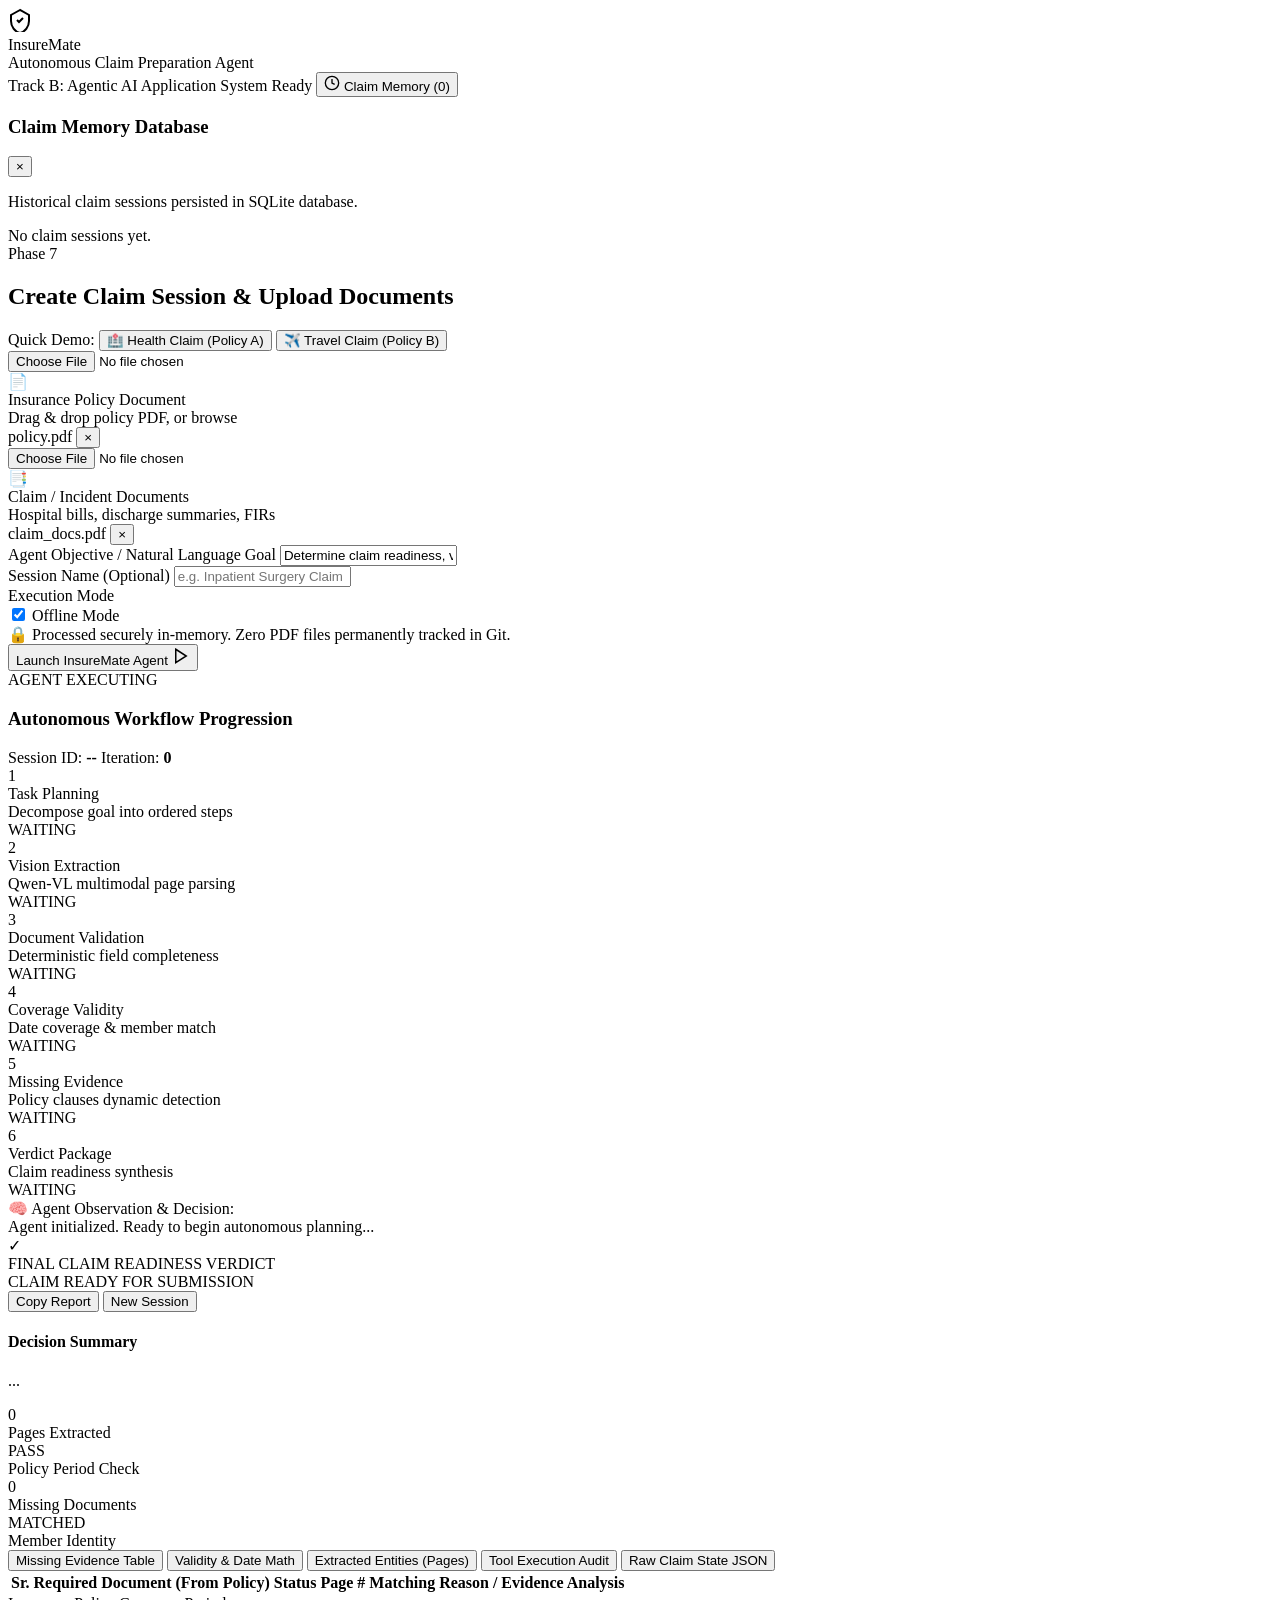
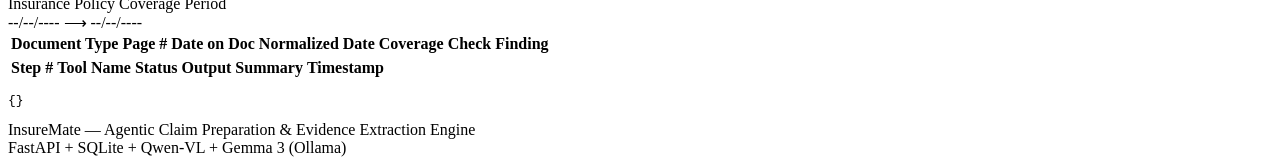
==== app/static/index.html @ 4c803a9c "feat(phase-7): implement fullstack web app, REST API, SQLite claim memory, and database architecture" ====
<!DOCTYPE html>
<html lang="en">
<head>
  <meta charset="UTF-8">
  <meta name="viewport" content="width=device-width, initial-scale=1.0">
  <title>InsureMate — Autonomous Insurance Claim Preparation Agent</title>
  <link rel="preconnect" href="https://fonts.googleapis.com">
  <link rel="preconnect" href="https://fonts.gstatic.com" crossorigin>
  <link href="https://fonts.googleapis.com/css2?family=Outfit:wght@300;400;500;600;700;800&family=JetBrains+Mono:wght@400;500;600&display=swap" rel="stylesheet">
  <link rel="stylesheet" href="/static/style.css">
</head>
<body>
  <!-- Header / Nav -->
  <header class="app-header">
    <div class="header-container">
      <div class="logo-group">
        <div class="logo-icon">
          <svg width="24" height="24" viewBox="0 0 24 24" fill="none" stroke="currentColor" stroke-width="2">
            <path d="M12 2L3 7v6c0 5.55 3.84 10.74 9 12 5.16-1.26 9-6.45 9-12V7l-9-5z"/>
            <path d="M9 12l2 2 4-4"/>
          </svg>
        </div>
        <div>
          <div class="logo-title">InsureMate</div>
          <div class="logo-subtitle">Autonomous Claim Preparation Agent</div>
        </div>
      </div>

      <div class="header-badges">
        <span class="badge badge-track">Track B: Agentic AI Application</span>
        <span class="badge badge-system" id="system-status-badge">
          <span class="status-dot"></span> System Ready
        </span>
        <button class="btn btn-secondary btn-sm" id="btn-toggle-history">
          <svg width="16" height="16" viewBox="0 0 24 24" fill="none" stroke="currentColor" stroke-width="2">
            <circle cx="12" cy="12" r="10"/><polyline points="12 6 12 12 16 14"/>
          </svg>
          Claim Memory (<span id="history-count">0</span>)
        </button>
      </div>
    </div>
  </header>

  <!-- Main Container -->
  <main class="main-layout">
    <!-- Sidebar: Claim History Memory -->
    <aside class="history-sidebar" id="history-sidebar">
      <div class="sidebar-header">
        <h3>Claim Memory Database</h3>
        <button class="btn-icon" id="btn-close-history" title="Close Memory Panel">&times;</button>
      </div>
      <p class="sidebar-desc">Historical claim sessions persisted in SQLite database.</p>
      <div class="history-list" id="history-list">
        <div class="empty-history">No claim sessions yet.</div>
      </div>
    </aside>

    <!-- Content Workspace -->
    <section class="workspace">
      <!-- Section 1: Upload & Session Setup -->
      <div class="card glass-card upload-card" id="upload-section">
        <div class="card-header">
          <div class="card-title-group">
            <span class="step-pill">Phase 7</span>
            <h2>Create Claim Session & Upload Documents</h2>
          </div>
          <div class="demo-actions">
            <span class="demo-label">Quick Demo:</span>
            <button class="btn btn-chip" id="btn-demo-health">🏥 Health Claim (Policy A)</button>
            <button class="btn btn-chip" id="btn-demo-travel">✈️ Travel Claim (Policy B)</button>
          </div>
        </div>

        <form id="claim-upload-form" class="upload-form">
          <div class="dropzones-grid">
            <!-- Dropzone 1: Policy Document -->
            <div class="dropzone-box" id="policy-dropzone">
              <input type="file" id="policy-file-input" accept=".pdf" class="file-input">
              <div class="dropzone-content">
                <div class="dropzone-icon">📄</div>
                <div class="dropzone-title">Insurance Policy Document</div>
                <div class="dropzone-hint">Drag & drop policy PDF, or browse</div>
                <div class="file-chip hidden" id="policy-file-chip">
                  <span class="file-name">policy.pdf</span>
                  <button type="button" class="btn-chip-remove" id="btn-remove-policy">&times;</button>
                </div>
              </div>
            </div>

            <!-- Dropzone 2: Claim Document(s) -->
            <div class="dropzone-box" id="claim-dropzone">
              <input type="file" id="claim-file-input" accept=".pdf" class="file-input">
              <div class="dropzone-content">
                <div class="dropzone-icon">📑</div>
                <div class="dropzone-title">Claim / Incident Documents</div>
                <div class="dropzone-hint">Hospital bills, discharge summaries, FIRs</div>
                <div class="file-chip hidden" id="claim-file-chip">
                  <span class="file-name">claim_docs.pdf</span>
                  <button type="button" class="btn-chip-remove" id="btn-remove-claim">&times;</button>
                </div>
              </div>
            </div>
          </div>

          <!-- Configuration Row -->
          <div class="config-row">
            <div class="form-group flex-2">
              <label for="input-goal">Agent Objective / Natural Language Goal</label>
              <input type="text" id="input-goal" class="form-input"
                value="Determine claim readiness, validate medical bills, and detect any missing evidence."
                placeholder="Enter custom instructions or goal for the Agent...">
            </div>

            <div class="form-group flex-1">
              <label for="input-session-name">Session Name (Optional)</label>
              <input type="text" id="input-session-name" class="form-input" placeholder="e.g. Inpatient Surgery Claim">
            </div>

            <div class="form-group flex-0">
              <label>Execution Mode</label>
              <div class="toggle-group">
                <label class="toggle-label" title="Fast deterministic grounded extraction">
                  <input type="checkbox" id="toggle-offline-mode" checked>
                  <span class="toggle-slider"></span>
                  <span class="toggle-text">Offline Mode</span>
                </label>
              </div>
            </div>
          </div>

          <!-- Action Button -->
          <div class="form-footer">
            <div class="footer-note">
              <span>🔒 Processed securely in-memory. Zero PDF files permanently tracked in Git.</span>
            </div>
            <button type="submit" class="btn btn-primary btn-glow" id="btn-start-agent">
              <span class="btn-text">Launch InsureMate Agent</span>
              <svg width="18" height="18" viewBox="0 0 24 24" fill="none" stroke="currentColor" stroke-width="2">
                <polygon points="5 3 19 12 5 21 5 3"/>
              </svg>
            </button>
          </div>
        </form>
      </div>

      <!-- Section 2: Agent Live Execution Stepper (Appears during/after run) -->
      <div class="card glass-card execution-card hidden" id="execution-card">
        <div class="card-header">
          <div>
            <div class="execution-badge" id="execution-status-pill">AGENT EXECUTING</div>
            <h3 id="execution-title">Autonomous Workflow Progression</h3>
          </div>
          <div class="session-meta">
            <span class="meta-item">Session ID: <strong id="active-claim-id">--</strong></span>
            <span class="meta-item">Iteration: <strong id="active-iteration-count">0</strong></span>
          </div>
        </div>

        <!-- Progress Bar -->
        <div class="progress-track">
          <div class="progress-bar" id="agent-progress-bar" style="width: 10%;"></div>
        </div>

        <!-- Stepper Steps -->
        <div class="stepper-grid">
          <div class="stepper-step" id="step-planning">
            <div class="step-num">1</div>
            <div class="step-details">
              <div class="step-name">Task Planning</div>
              <div class="step-desc">Decompose goal into ordered steps</div>
            </div>
            <span class="step-status-tag" id="status-planning">WAITING</span>
          </div>

          <div class="stepper-step" id="step-extraction">
            <div class="step-num">2</div>
            <div class="step-details">
              <div class="step-name">Vision Extraction</div>
              <div class="step-desc">Qwen-VL multimodal page parsing</div>
            </div>
            <span class="step-status-tag" id="status-extraction">WAITING</span>
          </div>

          <div class="stepper-step" id="step-validation">
            <div class="step-num">3</div>
            <div class="step-details">
              <div class="step-name">Document Validation</div>
              <div class="step-desc">Deterministic field completeness</div>
            </div>
            <span class="step-status-tag" id="status-validation">WAITING</span>
          </div>

          <div class="stepper-step" id="step-validity">
            <div class="step-num">4</div>
            <div class="step-details">
              <div class="step-name">Coverage Validity</div>
              <div class="step-desc">Date coverage & member match</div>
            </div>
            <span class="step-status-tag" id="status-validity">WAITING</span>
          </div>

          <div class="stepper-step" id="step-missing">
            <div class="step-num">5</div>
            <div class="step-details">
              <div class="step-name">Missing Evidence</div>
              <div class="step-desc">Policy clauses dynamic detection</div>
            </div>
            <span class="step-status-tag" id="status-missing">WAITING</span>
          </div>

          <div class="stepper-step" id="step-report">
            <div class="step-num">6</div>
            <div class="step-details">
              <div class="step-name">Verdict Package</div>
              <div class="step-desc">Claim readiness synthesis</div>
            </div>
            <span class="step-status-tag" id="status-report">WAITING</span>
          </div>
        </div>

        <!-- Agent Live Thought Bubble -->
        <div class="thought-bubble" id="thought-bubble">
          <div class="bubble-header">
            <span class="bubble-icon">🧠</span>
            <span class="bubble-label">Agent Observation & Decision:</span>
          </div>
          <div class="bubble-text" id="bubble-text">
            Agent initialized. Ready to begin autonomous planning...
          </div>
        </div>
      </div>

      <!-- Section 3: Final Claim Readiness Result Card -->
      <div class="card glass-card result-card hidden" id="result-card">
        <div class="verdict-banner" id="verdict-banner">
          <div class="verdict-main">
            <div class="verdict-icon" id="verdict-icon">✓</div>
            <div>
              <div class="verdict-label">FINAL CLAIM READINESS VERDICT</div>
              <div class="verdict-title" id="verdict-title">CLAIM READY FOR SUBMISSION</div>
            </div>
          </div>
          <div class="verdict-actions">
            <button class="btn btn-secondary btn-sm" id="btn-copy-summary">Copy Report</button>
            <button class="btn btn-secondary btn-sm" id="btn-new-claim">New Session</button>
          </div>
        </div>

        <!-- Executive Summary -->
        <div class="decision-summary-box">
          <h4 class="summary-heading">Decision Summary</h4>
          <p id="decision-summary-text">...</p>
        </div>

        <!-- Metrics Overview Grid -->
        <div class="metrics-grid">
          <div class="metric-card">
            <div class="metric-val" id="metric-docs-count">0</div>
            <div class="metric-label">Pages Extracted</div>
          </div>
          <div class="metric-card">
            <div class="metric-val" id="metric-validity-status">PASS</div>
            <div class="metric-label">Policy Period Check</div>
          </div>
          <div class="metric-card">
            <div class="metric-val text-amber" id="metric-missing-count">0</div>
            <div class="metric-label">Missing Documents</div>
          </div>
          <div class="metric-card">
            <div class="metric-val" id="metric-identity-match">MATCHED</div>
            <div class="metric-label">Member Identity</div>
          </div>
        </div>

        <!-- Tabbed Deep-Dive Views -->
        <div class="tabs-container">
          <div class="tabs-header">
            <button class="tab-btn active" data-tab="tab-missing">Missing Evidence Table</button>
            <button class="tab-btn" data-tab="tab-validity">Validity & Date Math</button>
            <button class="tab-btn" data-tab="tab-extracted">Extracted Entities (Pages)</button>
            <button class="tab-btn" data-tab="tab-history">Tool Execution Audit</button>
            <button class="tab-btn" data-tab="tab-json">Raw Claim State JSON</button>
          </div>

          <!-- Tab 1: Missing Documents Table -->
          <div class="tab-pane active" id="tab-missing">
            <div class="table-responsive">
              <table class="data-table">
                <thead>
                  <tr>
                    <th>Sr.</th>
                    <th>Required Document (From Policy)</th>
                    <th>Status</th>
                    <th>Page #</th>
                    <th>Matching Reason / Evidence Analysis</th>
                  </tr>
                </thead>
                <tbody id="missing-table-body">
                  <!-- Injected via JS -->
                </tbody>
              </table>
            </div>
          </div>

          <!-- Tab 2: Validity & Period Analysis -->
          <div class="tab-pane" id="tab-validity">
            <div class="validity-container">
              <div class="policy-window-card">
                <div class="window-title">Insurance Policy Coverage Period</div>
                <div class="window-dates">
                  <span id="policy-start-display">--/--/----</span>
                  <span class="window-arrow">⟶</span>
                  <span id="policy-end-display">--/--/----</span>
                </div>
              </div>
              <div class="table-responsive">
                <table class="data-table">
                  <thead>
                    <tr>
                      <th>Document Type</th>
                      <th>Page #</th>
                      <th>Date on Doc</th>
                      <th>Normalized Date</th>
                      <th>Coverage Check</th>
                      <th>Finding</th>
                    </tr>
                  </thead>
                  <tbody id="validity-table-body">
                    <!-- Injected via JS -->
                  </tbody>
                </table>
              </div>
            </div>
          </div>

          <!-- Tab 3: Extracted Pages & Entities -->
          <div class="tab-pane" id="tab-extracted">
            <div class="extracted-cards-grid" id="extracted-cards-grid">
              <!-- Injected via JS -->
            </div>
          </div>

          <!-- Tab 4: Tool Execution Audit History -->
          <div class="tab-pane" id="tab-history">
            <div class="table-responsive">
              <table class="data-table">
                <thead>
                  <tr>
                    <th>Step #</th>
                    <th>Tool Name</th>
                    <th>Status</th>
                    <th>Output Summary</th>
                    <th>Timestamp</th>
                  </tr>
                </thead>
                <tbody id="tool-history-table-body">
                  <!-- Injected via JS -->
                </tbody>
              </table>
            </div>
          </div>

          <!-- Tab 5: Raw JSON State -->
          <div class="tab-pane" id="tab-json">
            <pre class="json-viewer"><code id="raw-json-code">{}</code></pre>
          </div>
        </div>
      </div>
    </section>
  </main>

  <footer class="app-footer">
    <div class="footer-container">
      <div>InsureMate — Agentic Claim Preparation & Evidence Extraction Engine</div>
      <div class="footer-links">
        <span>FastAPI + SQLite + Qwen-VL + Gemma 3 (Ollama)</span>
      </div>
    </div>
  </footer>

  <script src="/static/app.js"></script>
</body>
</html>
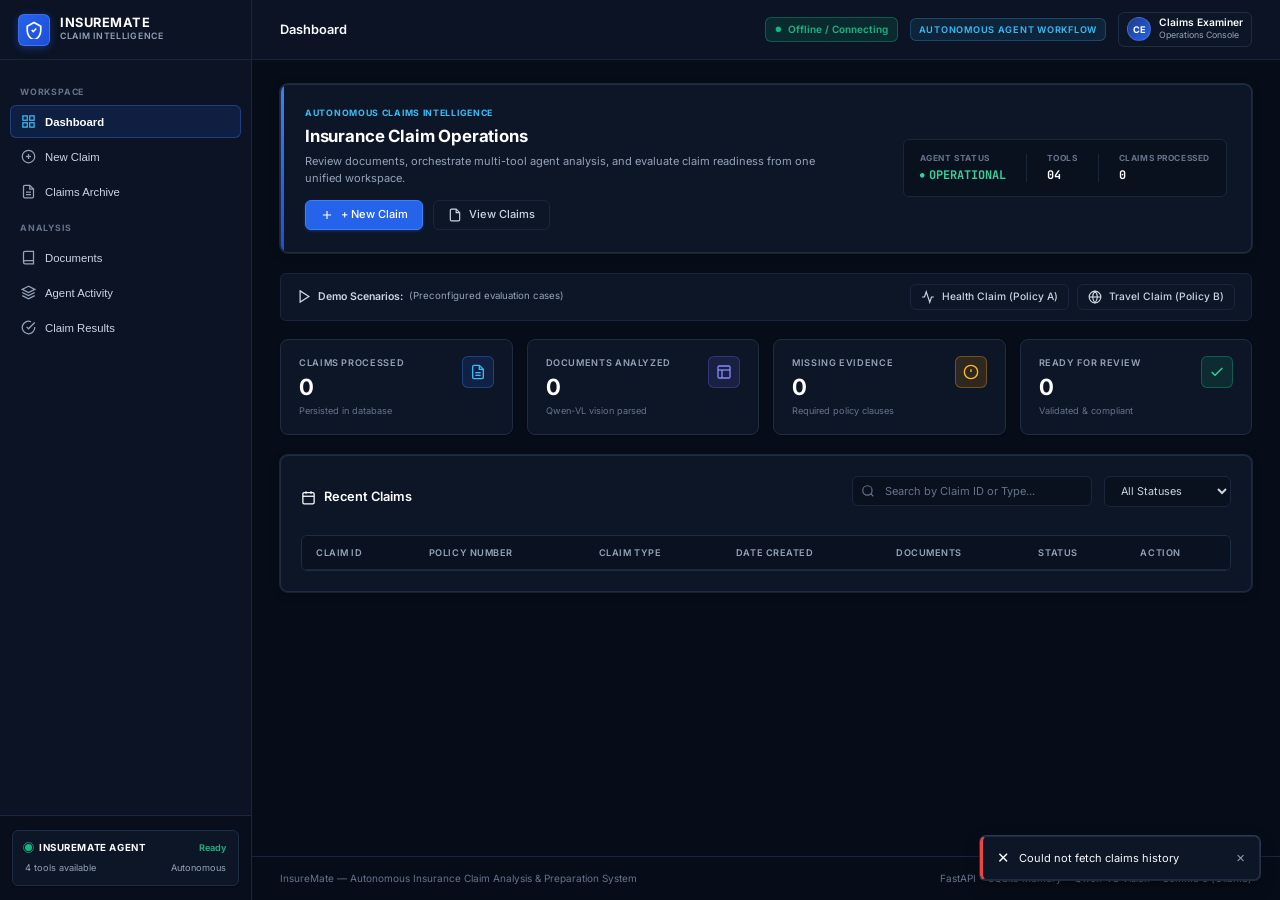
==== commit 59059df0: "feat: add frontend application files" ====
--- a/app/static/index.html
+++ b/app/static/index.html
@@ -3,381 +3,929 @@
 <head>
   <meta charset="UTF-8">
   <meta name="viewport" content="width=device-width, initial-scale=1.0">
-  <title>InsureMate — Autonomous Insurance Claim Preparation Agent</title>
+  <title>InsureMate — Autonomous Insurance Claim Intelligence Platform</title>
+  
+  <!-- Inter & JetBrains Mono Fonts -->
   <link rel="preconnect" href="https://fonts.googleapis.com">
   <link rel="preconnect" href="https://fonts.gstatic.com" crossorigin>
-  <link href="https://fonts.googleapis.com/css2?family=Outfit:wght@300;400;500;600;700;800&family=JetBrains+Mono:wght@400;500;600&display=swap" rel="stylesheet">
-  <link rel="stylesheet" href="/static/style.css">
+  <link href="https://fonts.googleapis.com/css2?family=Inter:wght@400;500;600;700&family=JetBrains+Mono:wght@400;500;600&display=swap" rel="stylesheet">
+
+  <!-- Relative Stylesheets -->
+  <link rel="stylesheet" href="css/style.css">
+  <link rel="stylesheet" href="css/dashboard.css">
+  <link rel="stylesheet" href="css/upload.css">
+  <link rel="stylesheet" href="css/agent.css">
+  <link rel="stylesheet" href="css/responsive.css">
+
+  <style>
+    /* Absolute SVG sizing guard */
+    svg { width: 15px; height: 15px; max-width: 18px; max-height: 18px; flex-shrink: 0; }
+    .logo-badge svg { width: 18px; height: 18px; }
+    .btn svg { width: 14px; height: 14px; }
+    .kpi-icon-badge svg { width: 16px; height: 16px; }
+    .dropzone-icon svg { width: 18px; height: 18px; }
+  </style>
 </head>
 <body>
-  <!-- Header / Nav -->
-  <header class="app-header">
-    <div class="header-container">
-      <div class="logo-group">
-        <div class="logo-icon">
-          <svg width="24" height="24" viewBox="0 0 24 24" fill="none" stroke="currentColor" stroke-width="2">
+  <div class="app-layout">
+    <!-- Fixed Sidebar Navigation -->
+    <aside class="app-sidebar">
+      <div class="sidebar-header">
+        <div class="logo-badge">
+          <!-- Shield / Diamond concept -->
+          <svg width="18" height="18" viewBox="0 0 24 24" fill="none" stroke="currentColor" stroke-width="2.2">
             <path d="M12 2L3 7v6c0 5.55 3.84 10.74 9 12 5.16-1.26 9-6.45 9-12V7l-9-5z"/>
-            <path d="M9 12l2 2 4-4"/>
+            <polyline points="9 12 11 14 15 10"/>
           </svg>
         </div>
-        <div>
-          <div class="logo-title">InsureMate</div>
-          <div class="logo-subtitle">Autonomous Claim Preparation Agent</div>
+        <div class="logo-text">
+          <h1>InsureMate</h1>
+          <span>Claim Intelligence</span>
         </div>
       </div>
 
-      <div class="header-badges">
-        <span class="badge badge-track">Track B: Agentic AI Application</span>
-        <span class="badge badge-system" id="system-status-badge">
-          <span class="status-dot"></span> System Ready
-        </span>
-        <button class="btn btn-secondary btn-sm" id="btn-toggle-history">
-          <svg width="16" height="16" viewBox="0 0 24 24" fill="none" stroke="currentColor" stroke-width="2">
-            <circle cx="12" cy="12" r="10"/><polyline points="12 6 12 12 16 14"/>
-          </svg>
-          Claim Memory (<span id="history-count">0</span>)
+      <nav class="sidebar-nav">
+        <div class="nav-section-title">Workspace</div>
+        <button class="nav-link active" data-view="dashboard" id="nav-btn-dashboard">
+          <svg width="15" height="15" viewBox="0 0 24 24" fill="none" stroke="currentColor" stroke-width="2"><rect x="3" y="3" width="7" height="7"/><rect x="14" y="3" width="7" height="7"/><rect x="14" y="14" width="7" height="7"/><rect x="3" y="14" width="7" height="7"/></svg>
+          <span>Dashboard</span>
         </button>
-      </div>
-    </div>
-  </header>
-
-  <!-- Main Container -->
-  <main class="main-layout">
-    <!-- Sidebar: Claim History Memory -->
-    <aside class="history-sidebar" id="history-sidebar">
-      <div class="sidebar-header">
-        <h3>Claim Memory Database</h3>
-        <button class="btn-icon" id="btn-close-history" title="Close Memory Panel">&times;</button>
-      </div>
-      <p class="sidebar-desc">Historical claim sessions persisted in SQLite database.</p>
-      <div class="history-list" id="history-list">
-        <div class="empty-history">No claim sessions yet.</div>
+
+        <button class="nav-link" data-view="new-claim" id="nav-btn-new-claim">
+          <svg width="15" height="15" viewBox="0 0 24 24" fill="none" stroke="currentColor" stroke-width="2"><circle cx="12" cy="12" r="10"/><line x1="12" y1="8" x2="12" y2="16"/><line x1="8" y1="12" x2="16" y2="12"/></svg>
+          <span>New Claim</span>
+        </button>
+
+        <button class="nav-link" data-view="claims" id="nav-btn-claims">
+          <svg width="15" height="15" viewBox="0 0 24 24" fill="none" stroke="currentColor" stroke-width="2"><path d="M14 2H6a2 2 0 0 0-2 2v16a2 2 0 0 0 2 2h12a2 2 0 0 0 2-2V8z"/><polyline points="14 2 14 8 20 8"/><line x1="16" y1="13" x2="8" y2="13"/><line x1="16" y1="17" x2="8" y2="17"/></svg>
+          <span>Claims Archive</span>
+        </button>
+
+        <div class="nav-section-title">Analysis</div>
+        <button class="nav-link" data-view="documents" id="nav-btn-documents">
+          <svg width="15" height="15" viewBox="0 0 24 24" fill="none" stroke="currentColor" stroke-width="2"><path d="M4 19.5A2.5 2.5 0 0 1 6.5 17H20"/><path d="M6.5 2H20v20H6.5A2.5 2.5 0 0 1 4 19.5v-15A2.5 2.5 0 0 1 6.5 2z"/></svg>
+          <span>Documents</span>
+        </button>
+
+        <button class="nav-link" data-view="agent" id="nav-btn-agent">
+          <svg width="15" height="15" viewBox="0 0 24 24" fill="none" stroke="currentColor" stroke-width="2"><polygon points="12 2 2 7 12 12 22 7 12 2"/><polyline points="2 17 12 22 22 17"/><polyline points="2 12 12 17 22 12"/></svg>
+          <span>Agent Activity</span>
+        </button>
+
+        <button class="nav-link" data-view="results" id="nav-btn-results">
+          <svg width="15" height="15" viewBox="0 0 24 24" fill="none" stroke="currentColor" stroke-width="2"><path d="M22 11.08V12a10 10 0 1 1-5.93-9.14"/><polyline points="22 4 12 14.01 9 11.01"/></svg>
+          <span>Claim Results</span>
+        </button>
+      </nav>
+
+      <!-- Sidebar Footer with Live Agent Status -->
+      <div class="sidebar-footer">
+        <div class="agent-status-panel">
+          <div class="agent-status-top">
+            <div class="agent-status-indicator">
+              <div class="agent-pulse-dot" id="sidebar-agent-pulse"></div>
+              <span class="agent-panel-title">INSUREMATE AGENT</span>
+            </div>
+            <span class="agent-panel-state" id="sidebar-agent-state">Ready</span>
+          </div>
+          <div class="agent-status-details">
+            <span id="sidebar-tools-count">4 tools available</span>
+            <span id="sidebar-agent-mode">Autonomous</span>
+          </div>
+        </div>
       </div>
     </aside>
 
-    <!-- Content Workspace -->
-    <section class="workspace">
-      <!-- Section 1: Upload & Session Setup -->
-      <div class="card glass-card upload-card" id="upload-section">
-        <div class="card-header">
-          <div class="card-title-group">
-            <span class="step-pill">Phase 7</span>
-            <h2>Create Claim Session & Upload Documents</h2>
-          </div>
-          <div class="demo-actions">
-            <span class="demo-label">Quick Demo:</span>
-            <button class="btn btn-chip" id="btn-demo-health">🏥 Health Claim (Policy A)</button>
-            <button class="btn btn-chip" id="btn-demo-travel">✈️ Travel Claim (Policy B)</button>
+    <!-- Main Workspace Container -->
+    <div class="main-wrapper">
+      <!-- Top Sticky Header -->
+      <header class="top-header">
+        <div class="header-left">
+          <button class="header-toggle-mobile" id="btn-mobile-sidebar-toggle" aria-label="Toggle navigation">
+            <svg width="18" height="18" viewBox="0 0 24 24" fill="none" stroke="currentColor" stroke-width="2"><line x1="3" y1="12" x2="21" y2="12"/><line x1="3" y1="6" x2="21" y2="6"/><line x1="3" y1="18" x2="21" y2="18"/></svg>
+          </button>
+
+          <div class="header-view-title" id="header-view-title">
+            Dashboard
+          </div>
+
+          <div class="active-claim-pill" id="header-active-claim-pill" style="display: none;">
+            <span>Claim:</span>
+            <strong id="header-active-claim-label">--</strong>
           </div>
         </div>
 
-        <form id="claim-upload-form" class="upload-form">
-          <div class="dropzones-grid">
-            <!-- Dropzone 1: Policy Document -->
-            <div class="dropzone-box" id="policy-dropzone">
-              <input type="file" id="policy-file-input" accept=".pdf" class="file-input">
-              <div class="dropzone-content">
-                <div class="dropzone-icon">📄</div>
-                <div class="dropzone-title">Insurance Policy Document</div>
-                <div class="dropzone-hint">Drag & drop policy PDF, or browse</div>
-                <div class="file-chip hidden" id="policy-file-chip">
-                  <span class="file-name">policy.pdf</span>
-                  <button type="button" class="btn-chip-remove" id="btn-remove-policy">&times;</button>
-                </div>
-              </div>
-            </div>
-
-            <!-- Dropzone 2: Claim Document(s) -->
-            <div class="dropzone-box" id="claim-dropzone">
-              <input type="file" id="claim-file-input" accept=".pdf" class="file-input">
-              <div class="dropzone-content">
-                <div class="dropzone-icon">📑</div>
-                <div class="dropzone-title">Claim / Incident Documents</div>
-                <div class="dropzone-hint">Hospital bills, discharge summaries, FIRs</div>
-                <div class="file-chip hidden" id="claim-file-chip">
-                  <span class="file-name">claim_docs.pdf</span>
-                  <button type="button" class="btn-chip-remove" id="btn-remove-claim">&times;</button>
-                </div>
-              </div>
-            </div>
-          </div>
-
-          <!-- Configuration Row -->
-          <div class="config-row">
-            <div class="form-group flex-2">
-              <label for="input-goal">Agent Objective / Natural Language Goal</label>
-              <input type="text" id="input-goal" class="form-input"
-                value="Determine claim readiness, validate medical bills, and detect any missing evidence."
-                placeholder="Enter custom instructions or goal for the Agent...">
-            </div>
-
-            <div class="form-group flex-1">
-              <label for="input-session-name">Session Name (Optional)</label>
-              <input type="text" id="input-session-name" class="form-input" placeholder="e.g. Inpatient Surgery Claim">
-            </div>
-
-            <div class="form-group flex-0">
-              <label>Execution Mode</label>
-              <div class="toggle-group">
-                <label class="toggle-label" title="Fast deterministic grounded extraction">
-                  <input type="checkbox" id="toggle-offline-mode" checked>
-                  <span class="toggle-slider"></span>
-                  <span class="toggle-text">Offline Mode</span>
-                </label>
-              </div>
-            </div>
-          </div>
-
-          <!-- Action Button -->
-          <div class="form-footer">
-            <div class="footer-note">
-              <span>🔒 Processed securely in-memory. Zero PDF files permanently tracked in Git.</span>
-            </div>
-            <button type="submit" class="btn btn-primary btn-glow" id="btn-start-agent">
-              <span class="btn-text">Launch InsureMate Agent</span>
-              <svg width="18" height="18" viewBox="0 0 24 24" fill="none" stroke="currentColor" stroke-width="2">
-                <polygon points="5 3 19 12 5 21 5 3"/>
-              </svg>
-            </button>
-          </div>
-        </form>
-      </div>
-
-      <!-- Section 2: Agent Live Execution Stepper (Appears during/after run) -->
-      <div class="card glass-card execution-card hidden" id="execution-card">
-        <div class="card-header">
-          <div>
-            <div class="execution-badge" id="execution-status-pill">AGENT EXECUTING</div>
-            <h3 id="execution-title">Autonomous Workflow Progression</h3>
-          </div>
-          <div class="session-meta">
-            <span class="meta-item">Session ID: <strong id="active-claim-id">--</strong></span>
-            <span class="meta-item">Iteration: <strong id="active-iteration-count">0</strong></span>
+        <div class="header-right">
+          <div class="header-badge-status" id="header-system-status-pill">
+            <span style="font-size: 0.55rem;">●</span>
+            <span id="header-system-status-text">Agent Ready</span>
+          </div>
+
+          <span class="header-agentic-tag">Autonomous Agent Workflow</span>
+
+          <div class="user-badge">
+            <div class="user-avatar">CE</div>
+            <div class="user-meta">
+              <span class="user-name">Claims Examiner</span>
+              <span class="user-role">Operations Console</span>
+            </div>
           </div>
         </div>
-
-        <!-- Progress Bar -->
-        <div class="progress-track">
-          <div class="progress-bar" id="agent-progress-bar" style="width: 10%;"></div>
-        </div>
-
-        <!-- Stepper Steps -->
-        <div class="stepper-grid">
-          <div class="stepper-step" id="step-planning">
-            <div class="step-num">1</div>
-            <div class="step-details">
-              <div class="step-name">Task Planning</div>
-              <div class="step-desc">Decompose goal into ordered steps</div>
-            </div>
-            <span class="step-status-tag" id="status-planning">WAITING</span>
-          </div>
-
-          <div class="stepper-step" id="step-extraction">
-            <div class="step-num">2</div>
-            <div class="step-details">
-              <div class="step-name">Vision Extraction</div>
-              <div class="step-desc">Qwen-VL multimodal page parsing</div>
-            </div>
-            <span class="step-status-tag" id="status-extraction">WAITING</span>
-          </div>
-
-          <div class="stepper-step" id="step-validation">
-            <div class="step-num">3</div>
-            <div class="step-details">
-              <div class="step-name">Document Validation</div>
-              <div class="step-desc">Deterministic field completeness</div>
-            </div>
-            <span class="step-status-tag" id="status-validation">WAITING</span>
-          </div>
-
-          <div class="stepper-step" id="step-validity">
-            <div class="step-num">4</div>
-            <div class="step-details">
-              <div class="step-name">Coverage Validity</div>
-              <div class="step-desc">Date coverage & member match</div>
-            </div>
-            <span class="step-status-tag" id="status-validity">WAITING</span>
-          </div>
-
-          <div class="stepper-step" id="step-missing">
-            <div class="step-num">5</div>
-            <div class="step-details">
-              <div class="step-name">Missing Evidence</div>
-              <div class="step-desc">Policy clauses dynamic detection</div>
-            </div>
-            <span class="step-status-tag" id="status-missing">WAITING</span>
-          </div>
-
-          <div class="stepper-step" id="step-report">
-            <div class="step-num">6</div>
-            <div class="step-details">
-              <div class="step-name">Verdict Package</div>
-              <div class="step-desc">Claim readiness synthesis</div>
-            </div>
-            <span class="step-status-tag" id="status-report">WAITING</span>
-          </div>
-        </div>
-
-        <!-- Agent Live Thought Bubble -->
-        <div class="thought-bubble" id="thought-bubble">
-          <div class="bubble-header">
-            <span class="bubble-icon">🧠</span>
-            <span class="bubble-label">Agent Observation & Decision:</span>
-          </div>
-          <div class="bubble-text" id="bubble-text">
-            Agent initialized. Ready to begin autonomous planning...
-          </div>
-        </div>
-      </div>
-
-      <!-- Section 3: Final Claim Readiness Result Card -->
-      <div class="card glass-card result-card hidden" id="result-card">
-        <div class="verdict-banner" id="verdict-banner">
-          <div class="verdict-main">
-            <div class="verdict-icon" id="verdict-icon">✓</div>
-            <div>
-              <div class="verdict-label">FINAL CLAIM READINESS VERDICT</div>
-              <div class="verdict-title" id="verdict-title">CLAIM READY FOR SUBMISSION</div>
-            </div>
-          </div>
-          <div class="verdict-actions">
-            <button class="btn btn-secondary btn-sm" id="btn-copy-summary">Copy Report</button>
-            <button class="btn btn-secondary btn-sm" id="btn-new-claim">New Session</button>
-          </div>
-        </div>
-
-        <!-- Executive Summary -->
-        <div class="decision-summary-box">
-          <h4 class="summary-heading">Decision Summary</h4>
-          <p id="decision-summary-text">...</p>
-        </div>
-
-        <!-- Metrics Overview Grid -->
-        <div class="metrics-grid">
-          <div class="metric-card">
-            <div class="metric-val" id="metric-docs-count">0</div>
-            <div class="metric-label">Pages Extracted</div>
-          </div>
-          <div class="metric-card">
-            <div class="metric-val" id="metric-validity-status">PASS</div>
-            <div class="metric-label">Policy Period Check</div>
-          </div>
-          <div class="metric-card">
-            <div class="metric-val text-amber" id="metric-missing-count">0</div>
-            <div class="metric-label">Missing Documents</div>
-          </div>
-          <div class="metric-card">
-            <div class="metric-val" id="metric-identity-match">MATCHED</div>
-            <div class="metric-label">Member Identity</div>
-          </div>
-        </div>
-
-        <!-- Tabbed Deep-Dive Views -->
-        <div class="tabs-container">
-          <div class="tabs-header">
-            <button class="tab-btn active" data-tab="tab-missing">Missing Evidence Table</button>
-            <button class="tab-btn" data-tab="tab-validity">Validity & Date Math</button>
-            <button class="tab-btn" data-tab="tab-extracted">Extracted Entities (Pages)</button>
-            <button class="tab-btn" data-tab="tab-history">Tool Execution Audit</button>
-            <button class="tab-btn" data-tab="tab-json">Raw Claim State JSON</button>
-          </div>
-
-          <!-- Tab 1: Missing Documents Table -->
-          <div class="tab-pane active" id="tab-missing">
+      </header>
+
+      <!-- Primary Content Area -->
+      <main class="page-container">
+
+        <!-- ================================================================ -->
+        <!-- VIEW 1: DASHBOARD -->
+        <!-- ================================================================ -->
+        <section class="view-section active" id="view-dashboard">
+          <!-- Operations Hero Section -->
+          <div class="dashboard-hero">
+            <div class="hero-text">
+              <div class="hero-subtitle-tag">Autonomous Claims Intelligence</div>
+              <h3>Insurance Claim Operations</h3>
+              <p>Review documents, orchestrate multi-tool agent analysis, and evaluate claim readiness from one unified workspace.</p>
+              <div class="hero-actions">
+                <button class="btn btn-primary" id="btn-hero-new-claim" data-action="new-claim">
+                  <svg width="14" height="14" viewBox="0 0 24 24" fill="none" stroke="currentColor" stroke-width="2"><line x1="12" y1="5" x2="12" y2="19"/><line x1="5" y1="12" x2="19" y2="12"/></svg>
+                  <span>+ New Claim</span>
+                </button>
+                <button class="btn btn-secondary" id="btn-hero-view-claims">
+                  <svg width="14" height="14" viewBox="0 0 24 24" fill="none" stroke="currentColor" stroke-width="2"><path d="M14 2H6a2 2 0 0 0-2 2v16a2 2 0 0 0 2 2h12a2 2 0 0 0 2-2V8z"/><polyline points="14 2 14 8 20 8"/></svg>
+                  <span>View Claims</span>
+                </button>
+              </div>
+            </div>
+
+            <!-- Compact Live System Stats Box -->
+            <div class="hero-system-stats">
+              <div class="system-stat-col">
+                <span class="system-stat-label">Agent Status</span>
+                <span class="system-stat-val text-emerald">
+                  <span style="font-size: 0.55rem;">●</span> OPERATIONAL
+                </span>
+              </div>
+              <div class="system-stat-divider"></div>
+              <div class="system-stat-col">
+                <span class="system-stat-label">Tools</span>
+                <span class="system-stat-val" id="hero-stat-tools">04</span>
+              </div>
+              <div class="system-stat-divider"></div>
+              <div class="system-stat-col">
+                <span class="system-stat-label">Claims Processed</span>
+                <span class="system-stat-val" id="hero-stat-claims">0</span>
+              </div>
+            </div>
+          </div>
+
+          <!-- Demo Scenarios Section Bar -->
+          <div class="demo-scenarios-bar">
+            <div class="demo-bar-label">
+              <svg width="14" height="14" viewBox="0 0 24 24" fill="none" stroke="currentColor" stroke-width="2"><polygon points="5 3 19 12 5 21 5 3"/></svg>
+              <span>Demo Scenarios:</span>
+              <span style="font-size: 0.72rem; color: var(--text-muted); font-weight: normal;">(Preconfigured evaluation cases)</span>
+            </div>
+            <div class="demo-buttons-group">
+              <button class="btn btn-secondary btn-sm" id="btn-dash-demo-health">
+                <svg width="13" height="13" viewBox="0 0 24 24" fill="none" stroke="currentColor" stroke-width="2"><path d="M22 12h-4l-3 9L9 3l-3 9H2"/></svg>
+                <span>Health Claim (Policy A)</span>
+              </button>
+              <button class="btn btn-secondary btn-sm" id="btn-dash-demo-travel">
+                <svg width="13" height="13" viewBox="0 0 24 24" fill="none" stroke="currentColor" stroke-width="2"><circle cx="12" cy="12" r="10"/><line x1="2" y1="12" x2="22" y2="12"/><path d="M12 2a15.3 15.3 0 0 1 4 10 15.3 15.3 0 0 1-4 10 15.3 15.3 0 0 1-4-10 15.3 15.3 0 0 1 4-10z"/></svg>
+                <span>Travel Claim (Policy B)</span>
+              </button>
+            </div>
+          </div>
+
+          <!-- KPI Summary Cards (4 Compact Metric Cards) -->
+          <div class="kpi-grid">
+            <div class="kpi-card kpi-blue">
+              <div class="kpi-content">
+                <div class="kpi-title">Claims Processed</div>
+                <div class="kpi-value" id="kpi-total-claims">0</div>
+                <div class="kpi-subtext">Persisted in database</div>
+              </div>
+              <div class="kpi-icon-badge">
+                <svg width="16" height="16" viewBox="0 0 24 24" fill="none" stroke="currentColor" stroke-width="2"><path d="M14 2H6a2 2 0 0 0-2 2v16a2 2 0 0 0 2 2h12a2 2 0 0 0 2-2V8z"/><polyline points="14 2 14 8 20 8"/><line x1="16" y1="13" x2="8" y2="13"/><line x1="16" y1="17" x2="8" y2="17"/></svg>
+              </div>
+            </div>
+
+            <div class="kpi-card kpi-indigo">
+              <div class="kpi-content">
+                <div class="kpi-title">Documents Analyzed</div>
+                <div class="kpi-value" id="kpi-total-docs">0</div>
+                <div class="kpi-subtext">Qwen-VL vision parsed</div>
+              </div>
+              <div class="kpi-icon-badge">
+                <svg width="16" height="16" viewBox="0 0 24 24" fill="none" stroke="currentColor" stroke-width="2"><rect x="3" y="3" width="18" height="18" rx="2" ry="2"/><line x1="3" y1="9" x2="21" y2="9"/><line x1="9" y1="21" x2="9" y2="9"/></svg>
+              </div>
+            </div>
+
+            <div class="kpi-card kpi-amber">
+              <div class="kpi-content">
+                <div class="kpi-title">Missing Evidence</div>
+                <div class="kpi-value text-amber" id="kpi-missing-docs">0</div>
+                <div class="kpi-subtext">Required policy clauses</div>
+              </div>
+              <div class="kpi-icon-badge">
+                <svg width="16" height="16" viewBox="0 0 24 24" fill="none" stroke="currentColor" stroke-width="2"><circle cx="12" cy="12" r="10"/><line x1="12" y1="8" x2="12" y2="12"/><line x1="12" y1="16" x2="12.01" y2="16"/></svg>
+              </div>
+            </div>
+
+            <div class="kpi-card kpi-emerald">
+              <div class="kpi-content">
+                <div class="kpi-title">Ready for Review</div>
+                <div class="kpi-value text-emerald" id="kpi-ready-claims">0</div>
+                <div class="kpi-subtext">Validated & compliant</div>
+              </div>
+              <div class="kpi-icon-badge">
+                <svg width="16" height="16" viewBox="0 0 24 24" fill="none" stroke="currentColor" stroke-width="2"><polyline points="20 6 9 17 4 12"/></svg>
+              </div>
+            </div>
+          </div>
+
+          <!-- Recent Claims Table Card -->
+          <div class="card">
+            <div class="card-header">
+              <h3 class="card-title">
+                <svg width="15" height="15" viewBox="0 0 24 24" fill="none" stroke="currentColor" stroke-width="2"><rect x="3" y="4" width="18" height="18" rx="2" ry="2"/><line x1="16" y1="2" x2="16" y2="6"/><line x1="8" y1="2" x2="8" y2="6"/><line x1="3" y1="10" x2="21" y2="10"/></svg>
+                <span>Recent Claims</span>
+              </h3>
+              <div class="table-controls">
+                <div class="search-box">
+                  <svg width="14" height="14" viewBox="0 0 24 24" fill="none" stroke="currentColor" stroke-width="2"><circle cx="11" cy="11" r="8"/><line x1="21" y1="21" x2="16.65" y2="16.65"/></svg>
+                  <input type="text" id="dash-claims-search" placeholder="Search by Claim ID or Type...">
+                </div>
+                <div class="filter-group">
+                  <select class="select-input" id="dash-claims-filter">
+                    <option value="ALL">All Statuses</option>
+                    <option value="READY">Ready</option>
+                    <option value="MISSING">Action Required</option>
+                    <option value="PENDING">Pending</option>
+                    <option value="FAILED">Failed</option>
+                  </select>
+                </div>
+              </div>
+            </div>
+
             <div class="table-responsive">
               <table class="data-table">
                 <thead>
                   <tr>
-                    <th>Sr.</th>
-                    <th>Required Document (From Policy)</th>
+                    <th>Claim ID</th>
+                    <th>Policy Number</th>
+                    <th>Claim Type</th>
+                    <th>Date Created</th>
+                    <th>Documents</th>
                     <th>Status</th>
-                    <th>Page #</th>
-                    <th>Matching Reason / Evidence Analysis</th>
+                    <th>Action</th>
                   </tr>
                 </thead>
-                <tbody id="missing-table-body">
-                  <!-- Injected via JS -->
+                <tbody id="dash-claims-tbody">
+                  <!-- Injected via dashboard.js -->
                 </tbody>
               </table>
             </div>
           </div>
-
-          <!-- Tab 2: Validity & Period Analysis -->
-          <div class="tab-pane" id="tab-validity">
-            <div class="validity-container">
-              <div class="policy-window-card">
-                <div class="window-title">Insurance Policy Coverage Period</div>
-                <div class="window-dates">
-                  <span id="policy-start-display">--/--/----</span>
-                  <span class="window-arrow">⟶</span>
-                  <span id="policy-end-display">--/--/----</span>
-                </div>
-              </div>
+        </section>
+
+        <!-- ================================================================ -->
+        <!-- VIEW 2: NEW CLAIM (PREMIUM HORIZONTAL WORKFLOW) -->
+        <!-- ================================================================ -->
+        <section class="view-section" id="view-new-claim">
+          <div class="page-header">
+            <div class="page-title-group">
+              <h2>New Insurance Claim</h2>
+              <p>Register a claim session, upload policy and supporting evidence, and initiate autonomous agent assessment.</p>
+            </div>
+          </div>
+
+          <!-- 4-Stage Horizontal Progress Bar -->
+          <div class="stepper-wizard">
+            <div class="wizard-step active" id="wiz-step-1">
+              <div class="wizard-step-num">01</div>
+              <span>Claim Details</span>
+            </div>
+            <span class="wizard-step-arrow">⟶</span>
+            <div class="wizard-step" id="wiz-step-2">
+              <div class="wizard-step-num">02</div>
+              <span>Upload Documents</span>
+            </div>
+            <span class="wizard-step-arrow">⟶</span>
+            <div class="wizard-step" id="wiz-step-3">
+              <div class="wizard-step-num">03</div>
+              <span>Review & Settings</span>
+            </div>
+            <span class="wizard-step-arrow">⟶</span>
+            <div class="wizard-step" id="wiz-step-4">
+              <div class="wizard-step-num">04</div>
+              <span>Agent Analysis</span>
+            </div>
+          </div>
+
+          <div class="card">
+            <form id="claim-create-form">
+              <!-- Step 1: Claim Information (Two-Column Layout) -->
+              <h4 style="font-size: 0.82rem; font-weight: 700; color: var(--accent); margin-bottom: 14px; text-transform: uppercase; letter-spacing: 0.07em;">
+                Step 1: Claim Information
+              </h4>
+
+              <div class="form-grid">
+                <div class="form-group">
+                  <label class="form-label" for="input-claim-number">Claim Number</label>
+                  <input type="text" id="input-claim-number" class="form-input" placeholder="e.g. CLM-2026-0012">
+                  <span class="form-hint">Internal claim tracking identifier.</span>
+                </div>
+
+                <div class="form-group">
+                  <label class="form-label" for="input-incident-date">Incident Date</label>
+                  <input type="date" id="input-incident-date" class="form-input">
+                  <span class="form-hint">Date of occurrence for policy coverage check.</span>
+                </div>
+
+                <div class="form-group">
+                  <label class="form-label" for="input-policy-number">Policy Number</label>
+                  <input type="text" id="input-policy-number" class="form-input" placeholder="e.g. POL-883921">
+                  <span class="form-hint">Policy contract reference.</span>
+                </div>
+
+                <div class="form-group">
+                  <label class="form-label" for="select-claim-type">Claim Type</label>
+                  <select id="select-claim-type" class="form-select">
+                    <option value="health">Health / Hospitalization</option>
+                    <option value="travel">Travel / Baggage</option>
+                    <option value="auto">Auto / Motor Vehicle</option>
+                    <option value="general">General Insurance</option>
+                  </select>
+                  <span class="form-hint">Governs policy clause extraction rules.</span>
+                </div>
+
+                <div class="form-group full-width">
+                  <label class="form-label" for="input-claim-goal">Agent Analysis Objective</label>
+                  <input type="text" id="input-claim-goal" class="form-input"
+                    value="Determine claim readiness, validate medical bills, and detect any missing evidence."
+                    placeholder="Enter claim objective...">
+                  <span class="form-hint">Directs the autonomous agent's multi-step planning and tool invocations.</span>
+                </div>
+              </div>
+
+              <!-- Step 2: Documents Upload (Two Distinct Dropzones) -->
+              <h4 style="font-size: 0.82rem; font-weight: 700; color: var(--accent); margin: 22px 0 14px; text-transform: uppercase; letter-spacing: 0.07em;">
+                Step 2: Upload Documents
+              </h4>
+
+              <div class="dropzones-container">
+                <!-- Dropzone 1: Policy Document -->
+                <div class="dropzone-wrapper">
+                  <label class="form-label">
+                    <span>Insurance Policy</span>
+                    <span style="font-size: 0.68rem; color: var(--accent);">Required PDF</span>
+                  </label>
+                  <div class="dropzone-box" id="policy-dropzone">
+                    <input type="file" id="policy-file-input" accept=".pdf">
+                    <div class="dropzone-icon">
+                      <svg width="18" height="18" viewBox="0 0 24 24" fill="none" stroke="currentColor" stroke-width="2"><path d="M14 2H6a2 2 0 0 0-2 2v16a2 2 0 0 0 2 2h12a2 2 0 0 0 2-2V8z"/><polyline points="14 2 14 8 20 8"/><line x1="16" y1="13" x2="8" y2="13"/><line x1="16" y1="17" x2="8" y2="17"/></svg>
+                    </div>
+                    <div class="dropzone-title">Upload Policy Document</div>
+                    <div class="dropzone-hint">Drag & drop policy PDF, or browse</div>
+                  </div>
+                  <div class="file-list" id="policy-files-list"></div>
+                </div>
+
+                <!-- Dropzone 2: Supporting Documents -->
+                <div class="dropzone-wrapper">
+                  <label class="form-label">
+                    <span>Supporting Evidence</span>
+                    <span style="font-size: 0.68rem; color: var(--text-muted);">Hospital bills, discharge summaries</span>
+                  </label>
+                  <div class="dropzone-box" id="claim-dropzone">
+                    <input type="file" id="claim-file-input" accept=".pdf" multiple>
+                    <div class="dropzone-icon">
+                      <svg width="18" height="18" viewBox="0 0 24 24" fill="none" stroke="currentColor" stroke-width="2"><path d="M4 19.5A2.5 2.5 0 0 1 6.5 17H20"/><path d="M6.5 2H20v20H6.5A2.5 2.5 0 0 1 4 19.5v-15A2.5 2.5 0 0 1 6.5 2z"/></svg>
+                    </div>
+                    <div class="dropzone-title">Upload Supporting Files</div>
+                    <div class="dropzone-hint">Multiple PDF evidence documents supported</div>
+                  </div>
+                  <div class="file-list" id="claim-files-list"></div>
+                </div>
+              </div>
+
+              <!-- Step 3: Review Summary & Secondary Advanced Settings -->
+              <h4 style="font-size: 0.82rem; font-weight: 700; color: var(--accent); margin: 22px 0 14px; text-transform: uppercase; letter-spacing: 0.07em;">
+                Step 3: Review & Preparation
+              </h4>
+
+              <div class="review-summary-card">
+                <div class="review-summary-left">
+                  <div class="review-meta-item">
+                    <span class="review-meta-label">Claim Reference</span>
+                    <span class="review-meta-val" id="review-claim-ref">Auto-Generated</span>
+                  </div>
+                  <div class="review-meta-item">
+                    <span class="review-meta-label">Type</span>
+                    <span class="review-meta-val" id="review-claim-type">Health</span>
+                  </div>
+                  <div class="review-meta-item">
+                    <span class="review-meta-label">Policy Attached</span>
+                    <span class="review-meta-val" id="review-policy-status">None</span>
+                  </div>
+                  <div class="review-meta-item">
+                    <span class="review-meta-label">Supporting Files</span>
+                    <span class="review-meta-val" id="review-files-count">0 files</span>
+                  </div>
+                </div>
+                <span class="badge badge-processing">Ready to Orchestrate</span>
+              </div>
+
+              <!-- Collapsible Advanced Configuration -->
+              <div class="advanced-settings-box">
+                <button type="button" class="advanced-settings-toggle" onclick="document.getElementById('advanced-settings-panel').classList.toggle('hidden');">
+                  <span>Advanced Configuration</span>
+                  <svg width="13" height="13" viewBox="0 0 24 24" fill="none" stroke="currentColor" stroke-width="2"><polyline points="6 9 12 15 18 9"/></svg>
+                </button>
+                <div class="advanced-settings-content" id="advanced-settings-panel">
+                  <label class="toggle-switch">
+                    <input type="checkbox" id="toggle-offline-mode" class="toggle-input" checked>
+                    <span class="toggle-slider"></span>
+                    <span class="toggle-label-text">Offline Grounded Mode (Fast Deterministic Extraction)</span>
+                  </label>
+
+                  <label class="toggle-switch">
+                    <input type="checkbox" id="toggle-auto-run" class="toggle-input" checked>
+                    <span class="toggle-slider"></span>
+                    <span class="toggle-label-text">Auto-run Agent upon submission</span>
+                  </label>
+                </div>
+              </div>
+
+              <!-- Form Actions Bar -->
+              <div class="form-actions">
+                <button type="button" class="btn btn-secondary" id="btn-reset-form">
+                  Clear Form
+                </button>
+                <button type="submit" class="btn btn-primary btn-lg" id="btn-submit-claim">
+                  <span>Start Claim Analysis</span>
+                  <svg width="15" height="15" viewBox="0 0 24 24" fill="none" stroke="currentColor" stroke-width="2"><polygon points="5 3 19 12 5 21 5 3"/></svg>
+                </button>
+              </div>
+            </form>
+          </div>
+        </section>
+
+        <!-- ================================================================ -->
+        <!-- VIEW 3: CLAIMS ARCHIVE / HISTORY -->
+        <!-- ================================================================ -->
+        <section class="view-section" id="view-claims">
+          <div class="page-header">
+            <div class="page-title-group">
+              <h2>Claims Archive</h2>
+              <p>Historical audit trail of all insurance claim sessions and autonomous analysis packages.</p>
+            </div>
+            <button class="btn btn-primary btn-sm" data-action="new-claim">
+              + New Claim
+            </button>
+          </div>
+
+          <div class="card">
+            <div class="table-controls">
+              <div class="search-box">
+                <svg width="14" height="14" viewBox="0 0 24 24" fill="none" stroke="currentColor" stroke-width="2"><circle cx="11" cy="11" r="8"/><line x1="21" y1="21" x2="16.65" y2="16.65"/></svg>
+                <input type="text" id="claims-page-search" placeholder="Search claims by ID, Policy, or Type...">
+              </div>
+              <div class="filter-group">
+                <select class="select-input" id="claims-page-filter">
+                  <option value="ALL">All Statuses</option>
+                  <option value="READY">Ready</option>
+                  <option value="MISSING">Action Required</option>
+                  <option value="PENDING">Pending</option>
+                  <option value="FAILED">Failed</option>
+                </select>
+              </div>
+            </div>
+
+            <div class="table-responsive">
+              <table class="data-table">
+                <thead>
+                  <tr>
+                    <th>Claim ID</th>
+                    <th>Policy Number</th>
+                    <th>Claim Type</th>
+                    <th>Created</th>
+                    <th>Documents</th>
+                    <th>Status</th>
+                    <th>Action</th>
+                  </tr>
+                </thead>
+                <tbody id="all-claims-tbody">
+                  <!-- Injected via dashboard.js -->
+                </tbody>
+              </table>
+            </div>
+          </div>
+        </section>
+
+        <!-- ================================================================ -->
+        <!-- VIEW 4: ACTIVE CLAIM DOCUMENTS -->
+        <!-- ================================================================ -->
+        <section class="view-section" id="view-documents">
+          <div class="page-header">
+            <div class="page-title-group">
+              <h2>Claim Documents</h2>
+              <p>Inspect extracted document metadata, field completeness, and validity statuses.</p>
+            </div>
+          </div>
+
+          <div class="card">
+            <div class="card-header">
+              <h3 class="card-title">
+                <svg width="15" height="15" viewBox="0 0 24 24" fill="none" stroke="currentColor" stroke-width="2"><path d="M14 2H6a2 2 0 0 0-2 2v16a2 2 0 0 0 2 2h12a2 2 0 0 0 2-2V8z"/><polyline points="14 2 14 8 20 8"/></svg>
+                <span>Submitted Documents</span>
+              </h3>
+            </div>
+            <div class="table-responsive">
+              <table class="data-table">
+                <thead>
+                  <tr>
+                    <th>Document</th>
+                    <th>Type</th>
+                    <th>Pages</th>
+                    <th>Extraction</th>
+                    <th>Validation</th>
+                    <th>Validity</th>
+                    <th>Status</th>
+                    <th>Action</th>
+                  </tr>
+                </thead>
+                <tbody id="docs-table-tbody">
+                  <!-- Injected via documents.js -->
+                </tbody>
+              </table>
+            </div>
+          </div>
+        </section>
+
+        <!-- ================================================================ -->
+        <!-- VIEW 5: AGENT ACTIVITY (AI OPERATIONS CONSOLE) -->
+        <!-- ================================================================ -->
+        <section class="view-section" id="view-agent">
+          <!-- Active Execution Banner -->
+          <div class="execution-banner">
+            <div class="banner-left">
+              <div class="agent-icon-badge">
+                <svg width="18" height="18" viewBox="0 0 24 24" fill="none" stroke="currentColor" stroke-width="2"><circle cx="12" cy="12" r="10"/><polyline points="12 6 12 12 16 14"/></svg>
+              </div>
+              <div>
+                <h3 style="font-size: 1.05rem; font-weight: 700; color: #FFFFFF;">InsureMate Agent Workflow</h3>
+                <p style="font-size: 0.78rem; color: var(--text-muted);" id="agent-goal-display">Decomposing claim objective into autonomous tool invocations...</p>
+              </div>
+            </div>
+            <div class="banner-meta">
+              <span>Claim ID: <strong id="agent-claim-id-display">--</strong></span>
+              <span>Iteration: <strong id="agent-iteration-count">0</strong></span>
+              <span class="badge badge-processing" id="agent-status-pill">INITIALIZED</span>
+            </div>
+          </div>
+
+          <!-- 8-Stage Pipeline Stepper -->
+          <div class="stepper-container">
+            <div class="stepper-track" id="stepper-track">
+              <!-- Injected via agent.js -->
+            </div>
+          </div>
+
+          <!-- Agent Tools Orchestration Status Panel -->
+          <div class="agent-tools-panel">
+            <div class="agent-tools-header">
+              <div class="agent-tools-title">
+                <svg width="14" height="14" viewBox="0 0 24 24" fill="none" stroke="currentColor" stroke-width="2"><rect x="2" y="7" width="20" height="14" rx="2" ry="2"/><path d="M16 21V5a2 2 0 0 0-2-2h-4a2 2 0 0 0-2 2v16"/></svg>
+                <span>Orchestrated Tools</span>
+              </div>
+              <span style="font-size: 0.72rem; color: var(--text-subtle);">4 Available</span>
+            </div>
+            <div class="agent-tools-grid">
+              <div class="tool-card" id="tool-card-extraction">
+                <div class="tool-card-info">
+                  <span class="tool-card-name">Qwen-VL Vision Extraction</span>
+                  <span class="tool-card-desc">Multimodal PDF parser</span>
+                </div>
+                <span class="badge badge-ready">Online</span>
+              </div>
+
+              <div class="tool-card" id="tool-card-validation">
+                <div class="tool-card-info">
+                  <span class="tool-card-name">Document Validation</span>
+                  <span class="tool-card-desc">Completeness & structure check</span>
+                </div>
+                <span class="badge badge-ready">Online</span>
+              </div>
+
+              <div class="tool-card" id="tool-card-validity">
+                <div class="tool-card-info">
+                  <span class="tool-card-name">Coverage Validity Checker</span>
+                  <span class="tool-card-desc">Policy window audit</span>
+                </div>
+                <span class="badge badge-ready">Online</span>
+              </div>
+
+              <div class="tool-card" id="tool-card-missing">
+                <div class="tool-card-info">
+                  <span class="tool-card-name">Missing Document Detector</span>
+                  <span class="tool-card-desc">Clause evidence verification</span>
+                </div>
+                <span class="badge badge-ready">Online</span>
+              </div>
+            </div>
+          </div>
+
+          <!-- Agent Decision Panel (2x2 Grid) -->
+          <div class="decision-card">
+            <div class="card-header" style="margin-bottom: 14px;">
+              <h3 class="card-title">
+                <svg width="15" height="15" viewBox="0 0 24 24" fill="none" stroke="currentColor" stroke-width="2"><polygon points="12 2 2 7 12 12 22 7 12 2"/><polyline points="2 17 12 22 22 17"/><polyline points="2 12 12 17 22 12"/></svg>
+                <span>Agent Decision & Reasoning</span>
+              </h3>
+              <div style="display: flex; gap: 8px;">
+                <button class="btn btn-secondary btn-sm" id="btn-agent-start-run">
+                  Re-run Agent
+                </button>
+                <button class="btn btn-primary btn-sm" id="btn-agent-view-results" style="display: none;">
+                  <span>View Claim Result</span>
+                  <svg width="13" height="13" viewBox="0 0 24 24" fill="none" stroke="currentColor" stroke-width="2"><polyline points="9 18 15 12 9 6"/></svg>
+                </button>
+              </div>
+            </div>
+
+            <div class="decision-grid">
+              <div class="decision-block">
+                <div class="decision-block-title">Current Objective</div>
+                <div class="decision-block-content" id="agent-current-objective">
+                  Analyze submitted documents, validate validity period, and detect any missing required evidence.
+                </div>
+              </div>
+
+              <div class="decision-block">
+                <div class="decision-block-title">Next Scheduled Action</div>
+                <div class="decision-block-content" style="font-weight: 600; color: var(--accent);" id="agent-next-action">
+                  Autonomous Planning
+                </div>
+              </div>
+
+              <div class="decision-block">
+                <div class="decision-block-title">Completed Actions</div>
+                <ul class="action-checklist" id="agent-completed-actions">
+                  <li>No actions completed yet.</li>
+                </ul>
+              </div>
+
+              <div class="decision-block">
+                <div class="decision-block-title">Operational Decision / Reasoning</div>
+                <div class="decision-block-content" id="agent-decision-reason" style="font-size: 0.8rem; color: var(--text-secondary);">
+                  Awaiting agent trigger to begin multi-step execution.
+                </div>
+              </div>
+            </div>
+          </div>
+
+          <!-- Chronological Tool Execution Activity Timeline -->
+          <div class="card">
+            <div class="card-header">
+              <h3 class="card-title">
+                <svg width="15" height="15" viewBox="0 0 24 24" fill="none" stroke="currentColor" stroke-width="2"><circle cx="12" cy="12" r="10"/><polyline points="12 6 12 12 16 14"/></svg>
+                <span>Tool Execution Activity</span>
+              </h3>
+            </div>
+            <div class="timeline-container" id="agent-timeline-container">
+              <!-- Injected via agent.js -->
+            </div>
+          </div>
+        </section>
+
+        <!-- ================================================================ -->
+        <!-- VIEW 6: CLAIM RESULTS (FINAL READINESS ASSESSMENT) -->
+        <!-- ================================================================ -->
+        <section class="view-section" id="view-results">
+          <!-- Assessment Banner -->
+          <div class="card" id="results-verdict-banner" style="margin-bottom: 20px;">
+            <div style="display: flex; align-items: center; justify-content: space-between; flex-wrap: wrap; gap: 16px;">
+              <div style="display: flex; align-items: center; gap: 16px;">
+                <div id="results-verdict-icon" style="font-size: 2.2rem; font-weight: 700; color: var(--emerald);">✓</div>
+                <div>
+                  <div style="font-size: 0.68rem; font-weight: 700; text-transform: uppercase; letter-spacing: 0.08em; color: var(--text-muted);">
+                    CLAIM ASSESSMENT
+                  </div>
+                  <h2 id="results-verdict-title" style="font-size: 1.35rem; font-weight: 700; color: #FFFFFF; margin: 2px 0 4px;">
+                    CLAIM READY
+                  </h2>
+                  <p id="results-verdict-desc" style="font-size: 0.82rem; color: var(--text-muted); max-width: 680px;">
+                    All required evidence has been submitted and verified.
+                  </p>
+                </div>
+              </div>
+
+              <div style="display: flex; gap: 8px;">
+                <button class="btn btn-secondary btn-sm" id="btn-copy-claim-summary">Copy Report</button>
+                <button class="btn btn-secondary btn-sm" id="btn-copy-raw-json">Copy JSON</button>
+                <button class="btn btn-primary btn-sm" data-action="new-claim">+ New Claim</button>
+              </div>
+            </div>
+          </div>
+
+          <!-- Summary Metrics Grid -->
+          <div class="kpi-grid" style="margin-bottom: 20px;">
+            <div class="kpi-card kpi-blue">
+              <div class="kpi-content">
+                <div class="kpi-title">Total Documents</div>
+                <div class="kpi-value" id="metric-results-docs">0</div>
+                <div class="kpi-subtext">Submitted files</div>
+              </div>
+              <div class="kpi-icon-badge">
+                <svg width="15" height="15" viewBox="0 0 24 24" fill="none" stroke="currentColor" stroke-width="2"><path d="M14 2H6a2 2 0 0 0-2 2v16a2 2 0 0 0 2 2h12a2 2 0 0 0 2-2V8z"/><polyline points="14 2 14 8 20 8"/></svg>
+              </div>
+            </div>
+
+            <div class="kpi-card kpi-emerald">
+              <div class="kpi-content">
+                <div class="kpi-title">Valid Documents</div>
+                <div class="kpi-value text-emerald" id="metric-results-valid">0</div>
+                <div class="kpi-subtext">Passed structure check</div>
+              </div>
+              <div class="kpi-icon-badge">
+                <svg width="15" height="15" viewBox="0 0 24 24" fill="none" stroke="currentColor" stroke-width="2"><polyline points="20 6 9 17 4 12"/></svg>
+              </div>
+            </div>
+
+            <div class="kpi-card kpi-amber">
+              <div class="kpi-content">
+                <div class="kpi-title">Missing Evidence</div>
+                <div class="kpi-value text-amber" id="metric-results-missing">0</div>
+                <div class="kpi-subtext">Required policy clauses</div>
+              </div>
+              <div class="kpi-icon-badge">
+                <svg width="15" height="15" viewBox="0 0 24 24" fill="none" stroke="currentColor" stroke-width="2"><circle cx="12" cy="12" r="10"/><line x1="12" y1="8" x2="12" y2="12"/><line x1="12" y1="16" x2="12.01" y2="16"/></svg>
+              </div>
+            </div>
+
+            <div class="kpi-card kpi-indigo">
+              <div class="kpi-content">
+                <div class="kpi-title">Validity Status</div>
+                <div class="kpi-value" id="metric-results-validity">PASS</div>
+                <div class="kpi-subtext">Policy period check</div>
+              </div>
+              <div class="kpi-icon-badge">
+                <svg width="15" height="15" viewBox="0 0 24 24" fill="none" stroke="currentColor" stroke-width="2"><path d="M12 22s8-4 8-10V5l-8-3-8 3v7c0 6 8 10 8 10z"/></svg>
+              </div>
+            </div>
+          </div>
+
+          <!-- Tabbed Deep-Dive Results -->
+          <div class="card">
+            <div class="results-tab-nav">
+              <button class="results-tab-btn active" data-tab="tab-overview">
+                Overview
+              </button>
+              <button class="results-tab-btn" data-tab="tab-missing-evidence">
+                Missing Evidence
+              </button>
+              <button class="results-tab-btn" data-tab="tab-validity-math">
+                Validity & Dates
+              </button>
+              <button class="results-tab-btn" data-tab="tab-doc-validation">
+                Document Validation
+              </button>
+              <button class="results-tab-btn" data-tab="tab-extracted-entities">
+                Extracted Information
+              </button>
+              <button class="results-tab-btn" data-tab="tab-raw-state">
+                Technical Details
+              </button>
+            </div>
+
+            <!-- Tab 1: Overview Summary -->
+            <div class="results-tab-pane active" id="tab-overview">
+              <div style="background: #09101E; border: 1px solid var(--border-subtle); border-radius: var(--radius-sm); padding: 18px; margin-bottom: 16px;">
+                <h4 style="font-size: 0.88rem; font-weight: 600; color: #FFFFFF; margin-bottom: 8px;">Claim Executive Summary</h4>
+                <p id="results-overview-summary-text" style="font-size: 0.82rem; color: var(--text-secondary); line-height: 1.5;">
+                  Select a claim or execute the InsureMate Agent to view the comprehensive synthesis.
+                </p>
+              </div>
+            </div>
+
+            <!-- Tab 2: Missing Evidence -->
+            <div class="results-tab-pane" id="tab-missing-evidence">
+              <div class="table-responsive">
+                <table class="data-table">
+                  <thead>
+                    <tr>
+                      <th>Sr No.</th>
+                      <th>Required Document</th>
+                      <th>Status</th>
+                      <th>Reason / Policy Finding</th>
+                      <th>Page</th>
+                    </tr>
+                  </thead>
+                  <tbody id="missing-evidence-tbody">
+                    <!-- Injected via claim.js -->
+                  </tbody>
+                </table>
+              </div>
+            </div>
+
+            <!-- Tab 3: Validity & Dates -->
+            <div class="results-tab-pane" id="tab-validity-math">
+              <div style="background: #09101E; padding: 14px 18px; border-radius: var(--radius-sm); border: 1px solid var(--border-subtle); margin-bottom: 14px; display: flex; align-items: center; justify-content: space-between;">
+                <div>
+                  <div style="font-size: 0.68rem; text-transform: uppercase; color: var(--text-muted); font-weight: 600;">Active Policy Period</div>
+                  <div style="font-size: 0.95rem; font-weight: 700; color: var(--accent); font-family: var(--font-mono);" id="validity-policy-dates">
+                    -- ⟶ --
+                  </div>
+                </div>
+                <span class="badge badge-success">Coverage Verified</span>
+              </div>
+
               <div class="table-responsive">
                 <table class="data-table">
                   <thead>
                     <tr>
                       <th>Document Type</th>
                       <th>Page #</th>
-                      <th>Date on Doc</th>
+                      <th>Document Date</th>
                       <th>Normalized Date</th>
                       <th>Coverage Check</th>
-                      <th>Finding</th>
+                      <th>Reason</th>
                     </tr>
                   </thead>
-                  <tbody id="validity-table-body">
-                    <!-- Injected via JS -->
+                  <tbody id="validity-checks-tbody">
+                    <!-- Injected via claim.js -->
                   </tbody>
                 </table>
               </div>
             </div>
-          </div>
-
-          <!-- Tab 3: Extracted Pages & Entities -->
-          <div class="tab-pane" id="tab-extracted">
-            <div class="extracted-cards-grid" id="extracted-cards-grid">
-              <!-- Injected via JS -->
-            </div>
-          </div>
-
-          <!-- Tab 4: Tool Execution Audit History -->
-          <div class="tab-pane" id="tab-history">
-            <div class="table-responsive">
-              <table class="data-table">
-                <thead>
-                  <tr>
-                    <th>Step #</th>
-                    <th>Tool Name</th>
-                    <th>Status</th>
-                    <th>Output Summary</th>
-                    <th>Timestamp</th>
-                  </tr>
-                </thead>
-                <tbody id="tool-history-table-body">
-                  <!-- Injected via JS -->
-                </tbody>
-              </table>
-            </div>
-          </div>
-
-          <!-- Tab 5: Raw JSON State -->
-          <div class="tab-pane" id="tab-json">
-            <pre class="json-viewer"><code id="raw-json-code">{}</code></pre>
-          </div>
-        </div>
+
+            <!-- Tab 4: Document Validation -->
+            <div class="results-tab-pane" id="tab-doc-validation">
+              <div id="validation-results-container">
+                <!-- Injected via claim.js -->
+              </div>
+            </div>
+
+            <!-- Tab 5: Extracted Information -->
+            <div class="results-tab-pane" id="tab-extracted-entities">
+              <div style="display: grid; grid-template-columns: repeat(auto-fit, minmax(260px, 1fr)); gap: 14px;" id="results-extracted-grid">
+                <!-- Injected via claim.js -->
+              </div>
+            </div>
+
+            <!-- Tab 6: Technical Details (ClaimState JSON) -->
+            <div class="results-tab-pane" id="tab-raw-state">
+              <div style="margin-bottom: 10px; display: flex; justify-content: space-between; align-items: center;">
+                <span style="font-size: 0.78rem; color: var(--text-muted);">Internal Agent ClaimState memory envelope:</span>
+                <button class="btn btn-secondary btn-sm" onclick="Utils.copyToClipboard(document.getElementById('claim-raw-json-code').textContent)">Copy JSON</button>
+              </div>
+              <pre style="background: #09101E; padding: 14px; border-radius: var(--radius-sm); border: 1px solid var(--border-subtle); font-family: var(--font-mono); font-size: 0.76rem; overflow-x: auto; color: var(--text-secondary); max-height: 440px;"><code id="claim-raw-json-code">{}</code></pre>
+            </div>
+          </div>
+        </section>
+
+      </main>
+
+      <!-- App Footer -->
+      <footer class="app-footer">
+        <div>InsureMate — Autonomous Insurance Claim Analysis & Preparation System</div>
+        <div>FastAPI • SQLite Memory • Qwen-VL Vision • Gemma 3 (Ollama)</div>
+      </footer>
+    </div>
+  </div>
+
+  <!-- Document Detail Modal -->
+  <div class="modal-overlay" id="doc-detail-modal">
+    <div class="modal-card">
+      <div class="modal-header">
+        <h3 id="modal-doc-title">Document Details</h3>
+        <button class="btn-icon" id="btn-close-doc-modal" title="Close">&times;</button>
       </div>
-    </section>
-  </main>
-
-  <footer class="app-footer">
-    <div class="footer-container">
-      <div>InsureMate — Agentic Claim Preparation & Evidence Extraction Engine</div>
-      <div class="footer-links">
-        <span>FastAPI + SQLite + Qwen-VL + Gemma 3 (Ollama)</span>
+      <div class="modal-body">
+        <div id="modal-doc-meta"></div>
+        <div id="modal-doc-fields"></div>
+      </div>
+      <div class="modal-footer">
+        <button class="btn btn-secondary btn-sm" onclick="Utils.closeModal('doc-detail-modal')">Close</button>
       </div>
     </div>
-  </footer>
-
-  <script src="/static/app.js"></script>
+  </div>
+
+  <!-- Non-blocking Toast Container -->
+  <div class="toast-container" id="toast-container"></div>
+
+  <!-- JavaScript Modules with Relative Paths -->
+  <script src="js/utils.js"></script>
+  <script src="js/api.js"></script>
+  <script src="js/state.js"></script>
+  <script src="js/dashboard.js"></script>
+  <script src="js/upload.js"></script>
+  <script src="js/agent.js"></script>
+  <script src="js/documents.js"></script>
+  <script src="js/claim.js"></script>
+  <script src="js/app.js"></script>
 </body>
 </html>
--- a/app/static/css/style.css
+++ b/app/static/css/style.css
@@ -0,0 +1,941 @@
+/* frontend/css/style.css
+   InsureMate — Autonomous Insurance Claim Intelligence Platform
+   Premium Dark Enterprise UI Design System (Linear / Vercel / Stripe aesthetic)
+   Sophisticated dark palette, crisp borders, compact typography, accessible micro-interactions
+*/
+
+:root {
+  /* Core Dark Theme Surfaces */
+  --bg-body: #070D18;          /* Deepest canvas */
+  --bg-sidebar: #0B1324;       /* Structural sidebar */
+  --bg-header: #0B1324;        /* Sticky header */
+  --bg-card: #0D1626;          /* Primary cards */
+  --bg-card-hover: #121E33;    /* Subtle hover elevation */
+  --bg-elevated: #152238;       /* Elevated surfaces & panels */
+  --bg-input: #09101E;         /* Recessed inputs */
+  --bg-subtle: #0E182A;        /* Secondary containers */
+
+  /* Precision Micro-Borders */
+  --border-subtle: #1A263D;     /* Standard separator */
+  --border-card: #1E2D44;       /* Card outline */
+  --border-focus: #3B82F6;      /* Electric blue focus */
+  --border-hover: #2B3D5B;      /* Interactive border hover */
+
+  /* Typography Colors */
+  --text-primary: #F8FAFC;      /* Pure high-contrast heading/body */
+  --text-secondary: #CBD5E1;    /* Standard content text */
+  --text-muted: #94A3B8;        /* Metadata & descriptions */
+  --text-subtle: #64748B;       /* Micro-captions & inactive states */
+
+  /* Electric & Professional Accents */
+  --primary: #2563EB;           /* Core brand blue */
+  --primary-hover: #3B82F6;     /* Bright hover blue */
+  --primary-light: rgba(37, 99, 235, 0.15); /* Tinted background */
+  --primary-border: rgba(59, 130, 246, 0.35);
+
+  --accent: #38BDF8;            /* Sky blue highlight */
+  --cyan: #06B6D4;              /* Sparse agent cyan */
+  --cyan-light: rgba(6, 182, 212, 0.12);
+  --cyan-border: rgba(6, 182, 212, 0.3);
+
+  /* Semantic Status Palette */
+  --emerald: #10B981;           /* Ready / Success / Valid */
+  --emerald-light: rgba(16, 185, 129, 0.14);
+  --emerald-border: rgba(16, 185, 129, 0.35);
+
+  --amber: #F59E0B;             /* Action Required / Missing / Warning */
+  --amber-light: rgba(245, 158, 11, 0.14);
+  --amber-border: rgba(245, 158, 11, 0.35);
+
+  --rose: #EF4444;              /* Failed / Invalid / Error */
+  --rose-light: rgba(239, 68, 68, 0.14);
+  --rose-border: rgba(239, 68, 68, 0.35);
+
+  /* Legacy aliases for internal components */
+  --navy: #F8FAFC;
+  --emerald-primary: var(--emerald);
+  --amber-primary: var(--amber);
+  --rose-primary: var(--rose);
+  --cyan-primary: var(--accent);
+  --text-highlight: #FFFFFF;
+
+  /* Typography */
+  --font-sans: 'Inter', system-ui, -apple-system, BlinkMacSystemFont, 'Segoe UI', Roboto, sans-serif;
+  --font-mono: 'JetBrains Mono', 'SFMono-Regular', Menlo, Monaco, Consolas, monospace;
+
+  /* Geometry & Radii */
+  --sidebar-w: 252px;
+  --header-h: 60px;
+  --radius-sm: 6px;
+  --radius-md: 8px;
+  --radius-lg: 12px;
+
+  /* Shadows (Restrained Dark Depth) */
+  --shadow-sm: 0 1px 2px 0 rgba(0, 0, 0, 0.35);
+  --shadow-card: 0 2px 8px 0 rgba(0, 0, 0, 0.4), 0 0 0 1px var(--border-card);
+  --shadow-md: 0 6px 16px -2px rgba(0, 0, 0, 0.5), 0 0 0 1px var(--border-hover);
+  --shadow-lg: 0 12px 28px -4px rgba(0, 0, 0, 0.65), 0 0 0 1px rgba(59, 130, 246, 0.2);
+
+  /* Timing */
+  --tr-fast: 0.15s ease;
+  --tr-normal: 0.2s cubic-bezier(0.16, 1, 0.3, 1);
+}
+
+/* Base Reset */
+*, *::before, *::after {
+  box-sizing: border-box;
+  margin: 0;
+  padding: 0;
+}
+
+html, body {
+  min-height: 100vh;
+  background-color: var(--bg-body);
+  color: var(--text-primary);
+  font-family: var(--font-sans);
+  font-size: 13.5px;
+  line-height: 1.5;
+  -webkit-font-smoothing: antialiased;
+  -moz-osx-font-smoothing: grayscale;
+  overflow-x: hidden;
+}
+
+/* Custom Scrollbars */
+::-webkit-scrollbar {
+  width: 6px;
+  height: 6px;
+}
+::-webkit-scrollbar-track {
+  background: var(--bg-body);
+}
+::-webkit-scrollbar-thumb {
+  background: #1E2D44;
+  border-radius: 4px;
+}
+::-webkit-scrollbar-thumb:hover {
+  background: #2E4366;
+}
+
+/* Guard inline SVG sizing */
+svg {
+  display: inline-block;
+  vertical-align: middle;
+  flex-shrink: 0;
+}
+
+/* Shell Layout */
+.app-layout {
+  display: flex;
+  min-height: 100vh;
+  background-color: var(--bg-body);
+}
+
+/* Fixed Sidebar */
+.app-sidebar {
+  width: var(--sidebar-w);
+  background-color: var(--bg-sidebar);
+  border-right: 1px solid var(--border-subtle);
+  display: flex;
+  flex-direction: column;
+  position: fixed;
+  top: 0;
+  bottom: 0;
+  left: 0;
+  z-index: 100;
+  transition: transform var(--tr-normal);
+}
+
+.sidebar-header {
+  height: var(--header-h);
+  padding: 0 18px;
+  display: flex;
+  align-items: center;
+  gap: 10px;
+  border-bottom: 1px solid var(--border-subtle);
+}
+
+.logo-badge {
+  width: 32px;
+  height: 32px;
+  border-radius: var(--radius-sm);
+  background: linear-gradient(135deg, #2563EB 0%, #1D4ED8 100%);
+  display: flex;
+  align-items: center;
+  justify-content: center;
+  color: #FFFFFF;
+  box-shadow: 0 2px 8px rgba(37, 99, 235, 0.4);
+  border: 1px solid rgba(255, 255, 255, 0.15);
+}
+
+.logo-text {
+  display: flex;
+  flex-direction: column;
+}
+
+.logo-text h1 {
+  font-size: 0.95rem;
+  font-weight: 700;
+  letter-spacing: 0.04em;
+  color: #FFFFFF;
+  line-height: 1.1;
+  text-transform: uppercase;
+}
+
+.logo-text span {
+  font-size: 0.65rem;
+  color: var(--text-muted);
+  font-weight: 600;
+  letter-spacing: 0.08em;
+  text-transform: uppercase;
+}
+
+/* Sidebar Navigation */
+.sidebar-nav {
+  padding: 14px 10px;
+  flex: 1;
+  display: flex;
+  flex-direction: column;
+  gap: 2px;
+  overflow-y: auto;
+}
+
+.nav-section-title {
+  font-size: 0.65rem;
+  font-weight: 700;
+  text-transform: uppercase;
+  letter-spacing: 0.09em;
+  color: var(--text-subtle);
+  padding: 12px 10px 4px;
+}
+
+.nav-link {
+  display: flex;
+  align-items: center;
+  gap: 9px;
+  padding: 8px 10px;
+  border-radius: var(--radius-sm);
+  color: var(--text-secondary);
+  font-size: 0.84rem;
+  font-weight: 500;
+  background: transparent;
+  border: 1px solid transparent;
+  cursor: pointer;
+  transition: all var(--tr-fast);
+  width: 100%;
+  text-align: left;
+}
+
+.nav-link:hover {
+  color: var(--text-primary);
+  background-color: var(--bg-card-hover);
+  border-color: rgba(255, 255, 255, 0.04);
+}
+
+.nav-link.active {
+  color: #FFFFFF;
+  background-color: var(--primary-light);
+  border-color: var(--primary-border);
+  font-weight: 600;
+}
+
+.nav-link svg {
+  color: var(--text-muted);
+  transition: color var(--tr-fast);
+}
+
+.nav-link:hover svg {
+  color: var(--text-primary);
+}
+
+.nav-link.active svg {
+  color: var(--accent);
+}
+
+/* Sidebar Footer & Agent Status */
+.sidebar-footer {
+  padding: 14px 12px;
+  border-top: 1px solid var(--border-subtle);
+  background-color: #080E1C;
+}
+
+.agent-status-panel {
+  background: var(--bg-card);
+  border: 1px solid var(--border-card);
+  border-radius: var(--radius-sm);
+  padding: 10px 12px;
+  display: flex;
+  flex-direction: column;
+  gap: 6px;
+  box-shadow: var(--shadow-sm);
+}
+
+.agent-status-top {
+  display: flex;
+  align-items: center;
+  justify-content: space-between;
+}
+
+.agent-status-indicator {
+  display: flex;
+  align-items: center;
+  gap: 7px;
+}
+
+.agent-pulse-dot {
+  width: 7px;
+  height: 7px;
+  border-radius: 50%;
+  background-color: var(--emerald);
+  position: relative;
+  flex-shrink: 0;
+}
+
+.agent-pulse-dot::after {
+  content: '';
+  position: absolute;
+  top: -2px; left: -2px; right: -2px; bottom: -2px;
+  border-radius: 50%;
+  border: 1px solid var(--emerald);
+  opacity: 0.7;
+  animation: pulseRing 2s cubic-bezier(0.25, 0.1, 0.25, 1) infinite;
+}
+
+@keyframes pulseRing {
+  0% { transform: scale(1); opacity: 0.8; }
+  100% { transform: scale(2.2); opacity: 0; }
+}
+
+.agent-panel-title {
+  font-size: 0.72rem;
+  font-weight: 700;
+  text-transform: uppercase;
+  letter-spacing: 0.06em;
+  color: var(--text-primary);
+}
+
+.agent-panel-state {
+  font-size: 0.68rem;
+  color: var(--emerald);
+  font-weight: 600;
+}
+
+.agent-status-details {
+  font-size: 0.68rem;
+  color: var(--text-muted);
+  display: flex;
+  align-items: center;
+  justify-content: space-between;
+}
+
+/* Main Content Workspace */
+.main-wrapper {
+  margin-left: var(--sidebar-w);
+  flex: 1;
+  display: flex;
+  flex-direction: column;
+  min-width: 0;
+  background-color: var(--bg-body);
+}
+
+/* Top Header */
+.top-header {
+  height: var(--header-h);
+  background-color: var(--bg-header);
+  border-bottom: 1px solid var(--border-subtle);
+  position: sticky;
+  top: 0;
+  z-index: 90;
+  display: flex;
+  align-items: center;
+  justify-content: space-between;
+  padding: 0 28px;
+}
+
+.header-left {
+  display: flex;
+  align-items: center;
+  gap: 14px;
+}
+
+.header-toggle-mobile {
+  display: none;
+  background: transparent;
+  border: none;
+  color: var(--text-primary);
+  cursor: pointer;
+  padding: 6px;
+}
+
+.header-view-title {
+  font-size: 0.95rem;
+  font-weight: 600;
+  color: var(--text-primary);
+  display: flex;
+  align-items: center;
+  gap: 8px;
+}
+
+.active-claim-pill {
+  display: inline-flex;
+  align-items: center;
+  gap: 6px;
+  background-color: var(--bg-input);
+  border: 1px solid var(--border-subtle);
+  border-radius: var(--radius-sm);
+  padding: 4px 10px;
+  font-size: 0.76rem;
+  font-family: var(--font-mono);
+  color: var(--text-muted);
+}
+
+.active-claim-pill strong {
+  color: var(--accent);
+  font-weight: 600;
+}
+
+.header-right {
+  display: flex;
+  align-items: center;
+  gap: 12px;
+}
+
+.header-badge-status {
+  display: flex;
+  align-items: center;
+  gap: 6px;
+  font-size: 0.74rem;
+  font-weight: 600;
+  color: var(--emerald);
+  background-color: var(--emerald-light);
+  border: 1px solid var(--emerald-border);
+  padding: 4px 9px;
+  border-radius: var(--radius-sm);
+}
+
+.header-agentic-tag {
+  font-size: 0.68rem;
+  font-weight: 600;
+  text-transform: uppercase;
+  letter-spacing: 0.08em;
+  color: var(--accent);
+  background: rgba(56, 189, 248, 0.1);
+  border: 1px solid rgba(56, 189, 248, 0.25);
+  padding: 4px 8px;
+  border-radius: var(--radius-sm);
+}
+
+.user-badge {
+  display: flex;
+  align-items: center;
+  gap: 8px;
+  padding: 4px 8px;
+  border-radius: var(--radius-sm);
+  background-color: var(--bg-card);
+  border: 1px solid var(--border-card);
+}
+
+.user-avatar {
+  width: 24px;
+  height: 24px;
+  border-radius: 50%;
+  background: linear-gradient(135deg, #1E3A8A 0%, #2563EB 100%);
+  display: flex;
+  align-items: center;
+  justify-content: center;
+  font-size: 0.68rem;
+  font-weight: 700;
+  color: #FFFFFF;
+  border: 1px solid rgba(255, 255, 255, 0.15);
+}
+
+.user-meta {
+  display: flex;
+  flex-direction: column;
+}
+
+.user-name {
+  font-size: 0.76rem;
+  font-weight: 600;
+  color: var(--text-primary);
+  line-height: 1.1;
+}
+
+.user-role {
+  font-size: 0.65rem;
+  color: var(--text-muted);
+}
+
+/* Page Views Container */
+.page-container {
+  padding: 24px 28px;
+  flex: 1;
+  max-width: 1400px;
+  width: 100%;
+  margin: 0 auto;
+}
+
+.view-section {
+  display: none;
+  animation: fadeIn 0.15s ease forwards;
+}
+
+.view-section.active {
+  display: block;
+}
+
+@keyframes fadeIn {
+  from { opacity: 0; transform: translateY(2px); }
+  to { opacity: 1; transform: translateY(0); }
+}
+
+.page-header {
+  margin-bottom: 20px;
+  display: flex;
+  align-items: center;
+  justify-content: space-between;
+  flex-wrap: wrap;
+  gap: 12px;
+}
+
+.page-title-group h2 {
+  font-size: 1.3rem;
+  font-weight: 700;
+  color: #FFFFFF;
+  letter-spacing: -0.01em;
+}
+
+.page-title-group p {
+  color: var(--text-muted);
+  font-size: 0.82rem;
+  margin-top: 2px;
+}
+
+/* Precision Cards */
+.card {
+  background: var(--bg-card);
+  border: 1px solid var(--border-card);
+  border-radius: var(--radius-md);
+  padding: 20px;
+  margin-bottom: 20px;
+  box-shadow: var(--shadow-card);
+  position: relative;
+}
+
+.card-header {
+  display: flex;
+  align-items: center;
+  justify-content: space-between;
+  margin-bottom: 16px;
+  flex-wrap: wrap;
+  gap: 10px;
+}
+
+.card-title {
+  font-size: 0.95rem;
+  font-weight: 600;
+  color: #FFFFFF;
+  display: flex;
+  align-items: center;
+  gap: 8px;
+}
+
+/* Badges (Subtle & Meaningful) */
+.badge {
+  display: inline-flex;
+  align-items: center;
+  gap: 5px;
+  font-size: 0.7rem;
+  font-weight: 600;
+  padding: 3px 8px;
+  border-radius: 4px;
+  text-transform: uppercase;
+  letter-spacing: 0.04em;
+  white-space: nowrap;
+}
+
+.badge-ready,
+.badge-success,
+.badge-valid {
+  background-color: var(--emerald-light);
+  color: #34D399;
+  border: 1px solid var(--emerald-border);
+}
+
+.badge-warning,
+.badge-missing,
+.badge-review {
+  background-color: var(--amber-light);
+  color: #FBBF24;
+  border: 1px solid var(--amber-border);
+}
+
+.badge-error,
+.badge-failed,
+.badge-invalid {
+  background-color: var(--rose-light);
+  color: #F87171;
+  border: 1px solid var(--rose-border);
+}
+
+.badge-processing,
+.badge-running {
+  background-color: var(--primary-light);
+  color: var(--accent);
+  border: 1px solid var(--primary-border);
+}
+
+.badge-pending {
+  background-color: var(--bg-elevated);
+  color: var(--text-muted);
+  border: 1px solid var(--border-subtle);
+}
+
+/* Buttons */
+.btn {
+  display: inline-flex;
+  align-items: center;
+  justify-content: center;
+  gap: 7px;
+  font-family: var(--font-sans);
+  font-size: 0.82rem;
+  font-weight: 500;
+  padding: 7px 14px;
+  border-radius: var(--radius-sm);
+  border: 1px solid transparent;
+  cursor: pointer;
+  transition: all var(--tr-fast);
+  text-decoration: none;
+  line-height: 1.2;
+}
+
+.btn:disabled {
+  opacity: 0.5;
+  cursor: not-allowed;
+}
+
+.btn-primary {
+  background-color: var(--primary);
+  color: #FFFFFF;
+  border-color: #3B82F6;
+  box-shadow: 0 1px 3px rgba(37, 99, 235, 0.4);
+}
+
+.btn-primary:hover:not(:disabled) {
+  background-color: var(--primary-hover);
+  border-color: #60A5FA;
+  box-shadow: 0 2px 8px rgba(37, 99, 235, 0.6);
+}
+
+.btn-secondary {
+  background-color: var(--bg-card);
+  border-color: var(--border-subtle);
+  color: var(--text-secondary);
+}
+
+.btn-secondary:hover:not(:disabled) {
+  background-color: var(--bg-elevated);
+  color: #FFFFFF;
+  border-color: var(--border-hover);
+}
+
+.btn-outline {
+  background-color: transparent;
+  border-color: var(--border-subtle);
+  color: var(--text-secondary);
+}
+
+.btn-outline:hover:not(:disabled) {
+  background-color: var(--bg-card-hover);
+  color: #FFFFFF;
+  border-color: var(--border-hover);
+}
+
+.btn-danger {
+  background-color: var(--rose-light);
+  border-color: var(--rose-border);
+  color: #F87171;
+}
+
+.btn-danger:hover:not(:disabled) {
+  background-color: var(--rose);
+  color: #FFFFFF;
+}
+
+.btn-sm {
+  padding: 5px 10px;
+  font-size: 0.76rem;
+}
+
+.btn-lg {
+  padding: 10px 20px;
+  font-size: 0.9rem;
+  font-weight: 600;
+}
+
+.btn-icon {
+  width: 30px;
+  height: 30px;
+  padding: 0;
+  border-radius: var(--radius-sm);
+  display: inline-flex;
+  align-items: center;
+  justify-content: center;
+  background: var(--bg-card);
+  border: 1px solid var(--border-subtle);
+  color: var(--text-muted);
+  cursor: pointer;
+  transition: all var(--tr-fast);
+}
+
+.btn-icon:hover {
+  background-color: var(--bg-elevated);
+  color: #FFFFFF;
+  border-color: var(--border-hover);
+}
+
+/* Tables (High-End Dark Table) */
+.table-responsive {
+  width: 100%;
+  overflow-x: auto;
+  border-radius: var(--radius-sm);
+  border: 1px solid var(--border-card);
+  background: var(--bg-card);
+}
+
+.data-table {
+  width: 100%;
+  border-collapse: collapse;
+  text-align: left;
+  font-size: 0.82rem;
+}
+
+.data-table th {
+  background-color: #0A1222;
+  color: var(--text-muted);
+  font-weight: 600;
+  font-size: 0.68rem;
+  text-transform: uppercase;
+  letter-spacing: 0.06em;
+  padding: 10px 14px;
+  border-bottom: 1px solid var(--border-subtle);
+  white-space: nowrap;
+}
+
+.data-table td {
+  padding: 11px 14px;
+  border-bottom: 1px solid rgba(30, 45, 68, 0.6);
+  color: var(--text-secondary);
+  vertical-align: middle;
+}
+
+.data-table tr:last-child td {
+  border-bottom: none;
+}
+
+.data-table tr:hover td {
+  background-color: rgba(255, 255, 255, 0.02);
+}
+
+.text-mono {
+  font-family: var(--font-mono);
+}
+
+.text-emerald { color: #34D399; }
+.text-amber { color: #FBBF24; }
+.text-rose { color: #F87171; }
+
+/* Modal */
+.modal-overlay {
+  position: fixed;
+  top: 0; left: 0; right: 0; bottom: 0;
+  background: rgba(3, 7, 18, 0.75);
+  backdrop-filter: blur(4px);
+  z-index: 1000;
+  display: flex;
+  align-items: center;
+  justify-content: center;
+  padding: 20px;
+  opacity: 0;
+  visibility: hidden;
+  transition: all var(--tr-fast);
+}
+
+.modal-overlay.active {
+  opacity: 1;
+  visibility: visible;
+}
+
+.modal-card {
+  background: var(--bg-card);
+  border: 1px solid var(--border-card);
+  border-radius: var(--radius-md);
+  box-shadow: var(--shadow-lg);
+  width: 100%;
+  max-width: 680px;
+  max-height: 85vh;
+  display: flex;
+  flex-direction: column;
+  overflow: hidden;
+  transform: scale(0.98);
+  transition: transform var(--tr-fast);
+}
+
+.modal-overlay.active .modal-card {
+  transform: scale(1);
+}
+
+.modal-header {
+  padding: 14px 18px;
+  border-bottom: 1px solid var(--border-subtle);
+  display: flex;
+  align-items: center;
+  justify-content: space-between;
+  background: #09111F;
+}
+
+.modal-header h3 {
+  font-size: 0.95rem;
+  font-weight: 600;
+  color: #FFFFFF;
+}
+
+.modal-body {
+  padding: 18px;
+  overflow-y: auto;
+  flex: 1;
+}
+
+.modal-footer {
+  padding: 12px 18px;
+  border-top: 1px solid var(--border-subtle);
+  display: flex;
+  justify-content: flex-end;
+  background: #09111F;
+  gap: 8px;
+}
+
+/* Toast Notifications */
+.toast-container {
+  position: fixed;
+  bottom: 20px;
+  right: 20px;
+  z-index: 9999;
+  display: flex;
+  flex-direction: column;
+  gap: 8px;
+  pointer-events: none;
+}
+
+.toast {
+  pointer-events: auto;
+  min-width: 280px;
+  max-width: 400px;
+  padding: 10px 14px;
+  border-radius: var(--radius-sm);
+  background: var(--bg-card);
+  border: 1px solid var(--border-card);
+  color: var(--text-primary);
+  font-size: 0.82rem;
+  box-shadow: var(--shadow-md);
+  display: flex;
+  align-items: center;
+  gap: 10px;
+  animation: slideInRight 0.2s cubic-bezier(0.16, 1, 0.3, 1) forwards;
+}
+
+@keyframes slideInRight {
+  from { transform: translateX(30px); opacity: 0; }
+  to { transform: translateX(0); opacity: 1; }
+}
+
+.toast.toast-success { border-left: 3px solid var(--emerald); }
+.toast.toast-error { border-left: 3px solid var(--rose); }
+.toast.toast-warning { border-left: 3px solid var(--amber); }
+.toast.toast-info { border-left: 3px solid var(--primary); }
+
+/* Empty States */
+.empty-state {
+  text-align: center;
+  padding: 36px 18px;
+  color: var(--text-muted);
+}
+
+.empty-state-icon {
+  margin-bottom: 8px;
+  opacity: 0.6;
+  color: var(--text-muted);
+}
+
+.empty-state h4 {
+  font-size: 0.95rem;
+  color: #FFFFFF;
+  margin-bottom: 4px;
+  font-weight: 600;
+}
+
+.empty-state p {
+  font-size: 0.8rem;
+  color: var(--text-muted);
+}
+
+/* Results Tab Navigation */
+.results-tab-nav {
+  display: flex;
+  gap: 4px;
+  border-bottom: 1px solid var(--border-subtle);
+  padding-bottom: 10px;
+  margin-bottom: 16px;
+  overflow-x: auto;
+}
+
+.results-tab-btn {
+  background: transparent;
+  border: 1px solid transparent;
+  color: var(--text-muted);
+  font-weight: 500;
+  padding: 6px 12px;
+  border-radius: var(--radius-sm);
+  cursor: pointer;
+  transition: all var(--tr-fast);
+  font-size: 0.78rem;
+  display: inline-flex;
+  align-items: center;
+  gap: 6px;
+  white-space: nowrap;
+}
+
+.results-tab-btn:hover {
+  background: var(--bg-card-hover);
+  color: var(--text-primary);
+}
+
+.results-tab-btn.active {
+  background: var(--primary-light);
+  border-color: var(--primary-border);
+  color: #FFFFFF;
+  font-weight: 600;
+}
+
+.results-tab-pane {
+  display: none;
+}
+
+.results-tab-pane.active {
+  display: block;
+  animation: fadeIn 0.15s ease forwards;
+}
+
+/* Footer */
+.app-footer {
+  margin-top: auto;
+  padding: 14px 28px;
+  border-top: 1px solid var(--border-subtle);
+  background: var(--bg-body);
+  font-size: 0.74rem;
+  color: var(--text-subtle);
+  display: flex;
+  align-items: center;
+  justify-content: space-between;
+  flex-wrap: wrap;
+  gap: 8px;
+}
--- a/app/static/css/dashboard.css
+++ b/app/static/css/dashboard.css
@@ -0,0 +1,304 @@
+/* frontend/css/dashboard.css
+   Dashboard KPI Summary Cards, Operational Hero Section, Live System Visualization, Table Controls
+   Linear / Vercel style dark operations dashboard
+*/
+
+/* Hero Operations Section */
+.dashboard-hero {
+  background: var(--bg-card);
+  border: 1px solid var(--border-card);
+  border-radius: var(--radius-md);
+  padding: 22px 24px;
+  margin-bottom: 20px;
+  display: flex;
+  align-items: center;
+  justify-content: space-between;
+  flex-wrap: wrap;
+  gap: 20px;
+  box-shadow: var(--shadow-card);
+  position: relative;
+  overflow: hidden;
+}
+
+.dashboard-hero::before {
+  content: '';
+  position: absolute;
+  top: 0;
+  left: 0;
+  width: 3px;
+  height: 100%;
+  background: linear-gradient(180deg, #3B82F6 0%, #1D4ED8 100%);
+}
+
+.hero-text {
+  flex: 1;
+  min-width: 280px;
+}
+
+.hero-subtitle-tag {
+  font-size: 0.65rem;
+  font-weight: 700;
+  text-transform: uppercase;
+  letter-spacing: 0.08em;
+  color: var(--accent);
+  margin-bottom: 4px;
+}
+
+.hero-text h3 {
+  font-size: 1.25rem;
+  font-weight: 700;
+  color: #FFFFFF;
+  letter-spacing: -0.01em;
+  margin-bottom: 4px;
+}
+
+.hero-text p {
+  font-size: 0.82rem;
+  color: var(--text-muted);
+  max-width: 540px;
+  line-height: 1.45;
+  margin-bottom: 14px;
+}
+
+.hero-actions {
+  display: flex;
+  align-items: center;
+  gap: 10px;
+  flex-wrap: wrap;
+}
+
+/* Hero Right: Compact Live System Visualization */
+.hero-system-stats {
+  background: #09101E;
+  border: 1px solid var(--border-subtle);
+  border-radius: var(--radius-sm);
+  padding: 12px 16px;
+  display: flex;
+  align-items: center;
+  gap: 20px;
+  flex-shrink: 0;
+}
+
+.system-stat-col {
+  display: flex;
+  flex-direction: column;
+}
+
+.system-stat-label {
+  font-size: 0.62rem;
+  font-weight: 700;
+  text-transform: uppercase;
+  letter-spacing: 0.07em;
+  color: var(--text-subtle);
+  margin-bottom: 2px;
+}
+
+.system-stat-val {
+  font-size: 0.88rem;
+  font-weight: 700;
+  color: #FFFFFF;
+  font-family: var(--font-mono);
+  display: flex;
+  align-items: center;
+  gap: 5px;
+}
+
+.system-stat-val.text-emerald {
+  color: #34D399;
+}
+
+.system-stat-divider {
+  width: 1px;
+  height: 28px;
+  background-color: var(--border-subtle);
+}
+
+/* Demo Scenarios Section Bar */
+.demo-scenarios-bar {
+  display: flex;
+  align-items: center;
+  justify-content: space-between;
+  background: var(--bg-card);
+  border: 1px solid var(--border-subtle);
+  border-radius: var(--radius-sm);
+  padding: 10px 16px;
+  margin-bottom: 18px;
+  flex-wrap: wrap;
+  gap: 10px;
+}
+
+.demo-bar-label {
+  font-size: 0.78rem;
+  font-weight: 600;
+  color: var(--text-secondary);
+  display: flex;
+  align-items: center;
+  gap: 6px;
+}
+
+.demo-buttons-group {
+  display: flex;
+  align-items: center;
+  gap: 8px;
+  flex-wrap: wrap;
+}
+
+/* KPI Summary Cards Grid */
+.kpi-grid {
+  display: grid;
+  grid-template-columns: repeat(auto-fit, minmax(210px, 1fr));
+  gap: 14px;
+  margin-bottom: 20px;
+}
+
+.kpi-card {
+  background: var(--bg-card);
+  border: 1px solid var(--border-card);
+  border-radius: var(--radius-md);
+  padding: 16px 18px;
+  display: flex;
+  align-items: flex-start;
+  justify-content: space-between;
+  box-shadow: var(--shadow-sm);
+  transition: transform var(--tr-fast), border-color var(--tr-fast);
+}
+
+.kpi-card:hover {
+  transform: translateY(-1px);
+  border-color: var(--border-hover);
+}
+
+.kpi-content {
+  display: flex;
+  flex-direction: column;
+}
+
+.kpi-title {
+  font-size: 0.68rem;
+  text-transform: uppercase;
+  letter-spacing: 0.07em;
+  color: var(--text-muted);
+  font-weight: 600;
+  margin-bottom: 6px;
+}
+
+.kpi-value {
+  font-size: 1.65rem;
+  font-weight: 700;
+  color: #FFFFFF;
+  line-height: 1.1;
+  margin-bottom: 4px;
+  font-family: var(--font-sans);
+}
+
+.kpi-subtext {
+  font-size: 0.68rem;
+  color: var(--text-subtle);
+}
+
+.kpi-icon-badge {
+  width: 32px;
+  height: 32px;
+  border-radius: var(--radius-sm);
+  display: flex;
+  align-items: center;
+  justify-content: center;
+  flex-shrink: 0;
+  border: 1px solid transparent;
+}
+
+.kpi-card.kpi-blue .kpi-icon-badge {
+  background: var(--primary-light);
+  color: var(--accent);
+  border-color: var(--primary-border);
+}
+
+.kpi-card.kpi-indigo .kpi-icon-badge {
+  background: rgba(99, 102, 241, 0.14);
+  color: #818CF8;
+  border-color: rgba(99, 102, 241, 0.3);
+}
+
+.kpi-card.kpi-amber .kpi-icon-badge {
+  background: var(--amber-light);
+  color: #FBBF24;
+  border-color: var(--amber-border);
+}
+
+.kpi-card.kpi-emerald .kpi-icon-badge {
+  background: var(--emerald-light);
+  color: #34D399;
+  border-color: var(--emerald-border);
+}
+
+/* Table Controls: Search & Filters */
+.table-controls {
+  display: flex;
+  align-items: center;
+  justify-content: space-between;
+  margin-bottom: 12px;
+  gap: 12px;
+  flex-wrap: wrap;
+}
+
+.search-box {
+  position: relative;
+  min-width: 240px;
+  flex: 1;
+  max-width: 360px;
+}
+
+.search-box input {
+  width: 100%;
+  background: var(--bg-input);
+  border: 1px solid var(--border-subtle);
+  border-radius: var(--radius-sm);
+  padding: 7px 12px 7px 32px;
+  color: var(--text-primary);
+  font-family: var(--font-sans);
+  font-size: 0.82rem;
+  outline: none;
+  transition: border-color var(--tr-fast), box-shadow var(--tr-fast);
+}
+
+.search-box input::placeholder {
+  color: var(--text-subtle);
+}
+
+.search-box input:focus {
+  border-color: var(--border-focus);
+  box-shadow: 0 0 0 2px rgba(59, 130, 246, 0.2);
+}
+
+.search-box svg {
+  position: absolute;
+  left: 9px;
+  top: 50%;
+  transform: translateY(-50%);
+  width: 14px;
+  height: 14px;
+  color: var(--text-subtle);
+}
+
+.filter-group {
+  display: flex;
+  align-items: center;
+  gap: 8px;
+}
+
+.select-input {
+  background: var(--bg-input);
+  border: 1px solid var(--border-subtle);
+  border-radius: var(--radius-sm);
+  padding: 7px 12px;
+  color: var(--text-secondary);
+  font-family: var(--font-sans);
+  font-size: 0.8rem;
+  outline: none;
+  cursor: pointer;
+  transition: border-color var(--tr-fast);
+}
+
+.select-input:focus {
+  border-color: var(--border-focus);
+}
--- a/app/static/css/upload.css
+++ b/app/static/css/upload.css
@@ -0,0 +1,409 @@
+/* frontend/css/upload.css
+   New Claim Workflow: Horizontal Stepper, Two-Column Form, Upload Dropzones, File Cards, Review Card
+   Linear / Stripe dark dashboard aesthetic
+*/
+
+/* 4-Stage Horizontal Stepper Wizard */
+.stepper-wizard {
+  display: flex;
+  align-items: center;
+  justify-content: space-between;
+  background: var(--bg-card);
+  border: 1px solid var(--border-card);
+  border-radius: var(--radius-md);
+  padding: 12px 20px;
+  margin-bottom: 20px;
+  box-shadow: var(--shadow-sm);
+  overflow-x: auto;
+}
+
+.wizard-step {
+  display: flex;
+  align-items: center;
+  gap: 8px;
+  font-size: 0.78rem;
+  color: var(--text-muted);
+  font-weight: 500;
+  white-space: nowrap;
+}
+
+.wizard-step.active {
+  color: #FFFFFF;
+  font-weight: 600;
+}
+
+.wizard-step.completed {
+  color: var(--emerald);
+}
+
+.wizard-step-num {
+  width: 22px;
+  height: 22px;
+  border-radius: 50%;
+  background: var(--bg-elevated);
+  border: 1px solid var(--border-subtle);
+  display: flex;
+  align-items: center;
+  justify-content: center;
+  font-size: 0.68rem;
+  font-weight: 700;
+  font-family: var(--font-mono);
+  color: var(--text-subtle);
+}
+
+.wizard-step.active .wizard-step-num {
+  background: var(--primary);
+  border-color: #60A5FA;
+  color: #FFFFFF;
+  box-shadow: 0 0 0 3px rgba(37, 99, 235, 0.25);
+}
+
+.wizard-step.completed .wizard-step-num {
+  background: var(--emerald);
+  border-color: #34D399;
+  color: #FFFFFF;
+}
+
+.wizard-step-arrow {
+  color: var(--border-hover);
+  font-size: 0.8rem;
+  padding: 0 6px;
+}
+
+/* Two-Column Form Layout */
+.form-grid {
+  display: grid;
+  grid-template-columns: 1fr 1fr;
+  gap: 16px;
+  margin-bottom: 20px;
+}
+
+.form-group {
+  display: flex;
+  flex-direction: column;
+  gap: 4px;
+}
+
+.form-group.full-width {
+  grid-column: 1 / -1;
+}
+
+.form-label {
+  font-size: 0.78rem;
+  font-weight: 600;
+  color: var(--text-secondary);
+  display: flex;
+  align-items: center;
+  justify-content: space-between;
+}
+
+.form-input,
+.form-textarea,
+.form-select {
+  background: var(--bg-input);
+  border: 1px solid var(--border-subtle);
+  border-radius: var(--radius-sm);
+  padding: 8px 12px;
+  color: var(--text-primary);
+  font-family: var(--font-sans);
+  font-size: 0.82rem;
+  outline: none;
+  transition: border-color var(--tr-fast), box-shadow var(--tr-fast);
+}
+
+.form-textarea {
+  resize: vertical;
+  min-height: 60px;
+}
+
+.form-input:focus,
+.form-textarea:focus,
+.form-select:focus {
+  border-color: var(--border-focus);
+  box-shadow: 0 0 0 2px rgba(59, 130, 246, 0.25);
+}
+
+.form-hint {
+  font-size: 0.68rem;
+  color: var(--text-subtle);
+}
+
+/* Upload Dropzones Layout */
+.dropzones-container {
+  display: grid;
+  grid-template-columns: 1fr 1fr;
+  gap: 16px;
+  margin-bottom: 20px;
+}
+
+.dropzone-wrapper {
+  display: flex;
+  flex-direction: column;
+  gap: 6px;
+}
+
+.dropzone-box {
+  border: 1px dashed var(--border-hover);
+  border-radius: var(--radius-md);
+  background: #09101E;
+  padding: 24px 16px;
+  text-align: center;
+  cursor: pointer;
+  transition: all var(--tr-fast);
+  position: relative;
+  min-height: 140px;
+  display: flex;
+  flex-direction: column;
+  align-items: center;
+  justify-content: center;
+}
+
+.dropzone-box:hover,
+.dropzone-box.drag-over {
+  border-color: var(--accent);
+  background: rgba(37, 99, 235, 0.08);
+}
+
+.dropzone-box input[type="file"] {
+  position: absolute;
+  top: 0; left: 0; width: 100%; height: 100%;
+  opacity: 0;
+  cursor: pointer;
+}
+
+.dropzone-icon {
+  width: 36px;
+  height: 36px;
+  border-radius: var(--radius-sm);
+  background: var(--bg-card);
+  border: 1px solid var(--border-subtle);
+  display: flex;
+  align-items: center;
+  justify-content: center;
+  color: var(--accent);
+  margin-bottom: 8px;
+}
+
+.dropzone-title {
+  font-size: 0.86rem;
+  font-weight: 600;
+  color: #FFFFFF;
+  margin-bottom: 2px;
+}
+
+.dropzone-hint {
+  font-size: 0.72rem;
+  color: var(--text-muted);
+}
+
+/* High-End File Cards */
+.file-list {
+  display: flex;
+  flex-direction: column;
+  gap: 6px;
+  margin-top: 8px;
+  width: 100%;
+}
+
+.file-chip {
+  display: flex;
+  align-items: center;
+  justify-content: space-between;
+  background: var(--bg-elevated);
+  border: 1px solid var(--border-subtle);
+  border-radius: var(--radius-sm);
+  padding: 7px 12px;
+  font-size: 0.78rem;
+  transition: border-color var(--tr-fast);
+}
+
+.file-chip:hover {
+  border-color: var(--border-hover);
+}
+
+.file-chip-info {
+  display: flex;
+  align-items: center;
+  gap: 8px;
+  overflow: hidden;
+}
+
+.file-chip-icon {
+  color: var(--accent);
+  flex-shrink: 0;
+}
+
+.file-chip-name {
+  font-weight: 500;
+  color: #FFFFFF;
+  white-space: nowrap;
+  overflow: hidden;
+  text-overflow: ellipsis;
+  max-width: 180px;
+}
+
+.file-chip-size {
+  font-size: 0.68rem;
+  color: var(--text-muted);
+  font-family: var(--font-mono);
+}
+
+.file-chip-remove {
+  background: transparent;
+  border: none;
+  color: var(--text-subtle);
+  cursor: pointer;
+  padding: 2px 6px;
+  border-radius: 3px;
+  font-size: 0.95rem;
+  line-height: 1;
+  transition: all var(--tr-fast);
+}
+
+.file-chip-remove:hover {
+  color: #F87171;
+  background: rgba(239, 68, 68, 0.15);
+}
+
+/* Step 3: Review Card */
+.review-summary-card {
+  background: #09101E;
+  border: 1px solid var(--border-subtle);
+  border-radius: var(--radius-sm);
+  padding: 14px 18px;
+  margin-bottom: 18px;
+  display: flex;
+  align-items: center;
+  justify-content: space-between;
+  flex-wrap: wrap;
+  gap: 12px;
+}
+
+.review-summary-left {
+  display: flex;
+  align-items: center;
+  gap: 20px;
+  flex-wrap: wrap;
+}
+
+.review-meta-item {
+  display: flex;
+  flex-direction: column;
+}
+
+.review-meta-label {
+  font-size: 0.64rem;
+  font-weight: 700;
+  text-transform: uppercase;
+  letter-spacing: 0.06em;
+  color: var(--text-subtle);
+}
+
+.review-meta-val {
+  font-size: 0.84rem;
+  font-weight: 600;
+  color: #FFFFFF;
+  font-family: var(--font-mono);
+}
+
+/* Advanced Configuration Accordion */
+.advanced-settings-box {
+  background: var(--bg-card);
+  border: 1px solid var(--border-subtle);
+  border-radius: var(--radius-sm);
+  margin-bottom: 20px;
+  overflow: hidden;
+}
+
+.advanced-settings-toggle {
+  padding: 10px 14px;
+  background: transparent;
+  border: none;
+  width: 100%;
+  display: flex;
+  align-items: center;
+  justify-content: space-between;
+  color: var(--text-muted);
+  font-size: 0.76rem;
+  font-weight: 600;
+  cursor: pointer;
+  transition: color var(--tr-fast);
+}
+
+.advanced-settings-toggle:hover {
+  color: var(--text-primary);
+}
+
+.advanced-settings-content {
+  padding: 12px 16px;
+  border-top: 1px solid var(--border-subtle);
+  background: #09101E;
+  display: flex;
+  align-items: center;
+  gap: 24px;
+  flex-wrap: wrap;
+}
+
+/* Toggle Switch */
+.toggle-switch {
+  display: inline-flex;
+  align-items: center;
+  gap: 8px;
+  cursor: pointer;
+  user-select: none;
+}
+
+.toggle-input {
+  position: absolute;
+  opacity: 0;
+  width: 0;
+  height: 0;
+}
+
+.toggle-slider {
+  width: 34px;
+  height: 18px;
+  background-color: #1E2D44;
+  border-radius: 9999px;
+  position: relative;
+  transition: all var(--tr-fast);
+  border: 1px solid var(--border-card);
+}
+
+.toggle-slider::before {
+  content: '';
+  position: absolute;
+  top: 2px;
+  left: 2px;
+  width: 12px;
+  height: 12px;
+  border-radius: 50%;
+  background-color: #FFFFFF;
+  transition: transform var(--tr-fast);
+}
+
+.toggle-input:checked + .toggle-slider {
+  background-color: var(--primary);
+  border-color: #3B82F6;
+}
+
+.toggle-input:checked + .toggle-slider::before {
+  transform: translateX(16px);
+}
+
+.toggle-label-text {
+  font-size: 0.78rem;
+  font-weight: 500;
+  color: var(--text-secondary);
+}
+
+/* Form Actions Bar */
+.form-actions {
+  display: flex;
+  align-items: center;
+  justify-content: space-between;
+  padding-top: 16px;
+  border-top: 1px solid var(--border-subtle);
+  flex-wrap: wrap;
+  gap: 12px;
+}
--- a/app/static/css/agent.css
+++ b/app/static/css/agent.css
@@ -0,0 +1,388 @@
+/* frontend/css/agent.css
+   Agent Workflow Pipeline (8 stages), Agent Decision Panel, Agent Tools Orchestration, Tool Execution Activity
+   Sophisticated dark AI operations console (Linear / Vercel style)
+*/
+
+/* Active Execution Banner */
+.execution-banner {
+  display: flex;
+  align-items: center;
+  justify-content: space-between;
+  background: var(--bg-card);
+  border: 1px solid var(--border-card);
+  border-radius: var(--radius-md);
+  padding: 16px 20px;
+  margin-bottom: 18px;
+  flex-wrap: wrap;
+  gap: 14px;
+  box-shadow: var(--shadow-sm);
+  position: relative;
+  overflow: hidden;
+}
+
+.execution-banner::before {
+  content: '';
+  position: absolute;
+  top: 0; left: 0; width: 3px; height: 100%;
+  background: var(--accent);
+}
+
+.banner-left {
+  display: flex;
+  align-items: center;
+  gap: 12px;
+}
+
+.agent-icon-badge {
+  width: 34px;
+  height: 34px;
+  border-radius: var(--radius-sm);
+  background: var(--primary-light);
+  border: 1px solid var(--primary-border);
+  display: flex;
+  align-items: center;
+  justify-content: center;
+  color: var(--accent);
+}
+
+.banner-meta {
+  display: flex;
+  align-items: center;
+  gap: 14px;
+  font-size: 0.78rem;
+  color: var(--text-muted);
+}
+
+.banner-meta strong {
+  color: #FFFFFF;
+  font-family: var(--font-mono);
+}
+
+/* 8-Stage Pipeline Stepper */
+.stepper-container {
+  background: var(--bg-card);
+  border: 1px solid var(--border-card);
+  border-radius: var(--radius-md);
+  padding: 18px 16px;
+  margin-bottom: 20px;
+  box-shadow: var(--shadow-sm);
+  overflow-x: auto;
+}
+
+.stepper-track {
+  display: flex;
+  align-items: center;
+  justify-content: space-between;
+  position: relative;
+  min-width: 820px;
+  padding: 6px 0;
+}
+
+.stepper-track::before {
+  content: '';
+  position: absolute;
+  top: 22px;
+  left: 36px;
+  right: 36px;
+  height: 1px;
+  background-color: var(--border-subtle);
+  z-index: 1;
+}
+
+.step-node {
+  display: flex;
+  flex-direction: column;
+  align-items: center;
+  text-align: center;
+  position: relative;
+  z-index: 2;
+  flex: 1;
+}
+
+.step-circle {
+  width: 32px;
+  height: 32px;
+  border-radius: 50%;
+  background-color: #09101E;
+  border: 1px solid var(--border-hover);
+  color: var(--text-muted);
+  display: flex;
+  align-items: center;
+  justify-content: center;
+  font-weight: 600;
+  font-size: 0.78rem;
+  font-family: var(--font-mono);
+  margin-bottom: 7px;
+  transition: all var(--tr-fast);
+}
+
+.step-label {
+  font-size: 0.74rem;
+  font-weight: 600;
+  color: var(--text-secondary);
+  margin-bottom: 1px;
+  white-space: nowrap;
+}
+
+.step-subtext {
+  font-size: 0.65rem;
+  color: var(--text-subtle);
+  white-space: nowrap;
+}
+
+/* Step Node States */
+.step-node.completed .step-circle {
+  background-color: var(--emerald);
+  border-color: #34D399;
+  color: #FFFFFF;
+  box-shadow: 0 0 10px rgba(16, 185, 129, 0.35);
+}
+
+.step-node.completed .step-label {
+  color: #34D399;
+}
+
+.step-node.running .step-circle {
+  background-color: var(--primary);
+  border-color: #60A5FA;
+  color: #FFFFFF;
+  box-shadow: 0 0 0 3px rgba(37, 99, 235, 0.3), 0 0 12px rgba(37, 99, 235, 0.5);
+  animation: stepPulse 1.6s ease infinite;
+}
+
+@keyframes stepPulse {
+  0%, 100% { transform: scale(1); }
+  50% { transform: scale(1.06); }
+}
+
+.step-node.running .step-label {
+  color: var(--accent);
+}
+
+.step-node.failed .step-circle {
+  background-color: var(--rose);
+  border-color: #F87171;
+  color: #FFFFFF;
+}
+
+.step-node.failed .step-label {
+  color: #F87171;
+}
+
+/* Agent Tools Orchestration Grid */
+.agent-tools-panel {
+  background: var(--bg-card);
+  border: 1px solid var(--border-card);
+  border-radius: var(--radius-md);
+  padding: 16px 20px;
+  margin-bottom: 20px;
+  box-shadow: var(--shadow-sm);
+}
+
+.agent-tools-header {
+  display: flex;
+  align-items: center;
+  justify-content: space-between;
+  margin-bottom: 12px;
+}
+
+.agent-tools-title {
+  font-size: 0.8rem;
+  font-weight: 700;
+  text-transform: uppercase;
+  letter-spacing: 0.07em;
+  color: var(--accent);
+  display: flex;
+  align-items: center;
+  gap: 6px;
+}
+
+.agent-tools-grid {
+  display: grid;
+  grid-template-columns: repeat(auto-fit, minmax(200px, 1fr));
+  gap: 12px;
+}
+
+.tool-card {
+  background: #09101E;
+  border: 1px solid var(--border-subtle);
+  border-radius: var(--radius-sm);
+  padding: 10px 14px;
+  display: flex;
+  align-items: center;
+  justify-content: space-between;
+  transition: border-color var(--tr-fast);
+}
+
+.tool-card:hover {
+  border-color: var(--border-hover);
+}
+
+.tool-card-info {
+  display: flex;
+  flex-direction: column;
+}
+
+.tool-card-name {
+  font-size: 0.78rem;
+  font-weight: 600;
+  color: #FFFFFF;
+}
+
+.tool-card-desc {
+  font-size: 0.68rem;
+  color: var(--text-subtle);
+}
+
+.tool-card-status {
+  font-size: 0.72rem;
+  font-weight: 600;
+}
+
+/* Agent Decision Panel (2x2 Grid) */
+.decision-card {
+  background: var(--bg-card);
+  border: 1px solid var(--border-card);
+  border-radius: var(--radius-md);
+  padding: 20px;
+  margin-bottom: 20px;
+  box-shadow: var(--shadow-sm);
+}
+
+.decision-grid {
+  display: grid;
+  grid-template-columns: 1fr 1fr;
+  gap: 14px;
+}
+
+.decision-block {
+  background-color: #09101E;
+  border: 1px solid var(--border-subtle);
+  border-radius: var(--radius-sm);
+  padding: 12px 16px;
+}
+
+.decision-block-title {
+  font-size: 0.68rem;
+  font-weight: 700;
+  text-transform: uppercase;
+  letter-spacing: 0.07em;
+  color: var(--accent);
+  margin-bottom: 6px;
+  display: flex;
+  align-items: center;
+  gap: 6px;
+}
+
+.decision-block-content {
+  font-size: 0.82rem;
+  color: var(--text-secondary);
+  line-height: 1.45;
+}
+
+.action-checklist {
+  list-style: none;
+  display: flex;
+  flex-direction: column;
+  gap: 6px;
+}
+
+.action-checklist li {
+  display: flex;
+  align-items: flex-start;
+  gap: 7px;
+  font-size: 0.78rem;
+  color: var(--text-secondary);
+}
+
+.action-checklist li svg {
+  color: var(--emerald);
+  flex-shrink: 0;
+  margin-top: 2px;
+}
+
+/* Chronological Tool Activity Timeline */
+.timeline-container {
+  display: flex;
+  flex-direction: column;
+  gap: 10px;
+  position: relative;
+  padding-left: 22px;
+}
+
+.timeline-container::before {
+  content: '';
+  position: absolute;
+  top: 8px;
+  bottom: 8px;
+  left: 7px;
+  width: 1px;
+  background-color: var(--border-subtle);
+}
+
+.timeline-item {
+  position: relative;
+  background: #09101E;
+  border: 1px solid var(--border-subtle);
+  border-radius: var(--radius-sm);
+  padding: 12px 16px;
+  box-shadow: var(--shadow-sm);
+  transition: border-color var(--tr-fast);
+}
+
+.timeline-item:hover {
+  border-color: var(--border-hover);
+}
+
+.timeline-marker {
+  position: absolute;
+  left: -19px;
+  top: 15px;
+  width: 8px;
+  height: 8px;
+  border-radius: 50%;
+  background-color: var(--primary);
+  border: 2px solid var(--bg-body);
+}
+
+.timeline-header {
+  display: flex;
+  align-items: center;
+  justify-content: space-between;
+  margin-bottom: 5px;
+  flex-wrap: wrap;
+  gap: 6px;
+}
+
+.timeline-tool {
+  font-size: 0.82rem;
+  font-weight: 600;
+  color: #FFFFFF;
+  display: flex;
+  align-items: center;
+  gap: 7px;
+}
+
+.timeline-time {
+  font-size: 0.68rem;
+  color: var(--text-subtle);
+  font-family: var(--font-mono);
+}
+
+.timeline-body {
+  font-size: 0.78rem;
+  color: var(--text-secondary);
+  line-height: 1.45;
+}
+
+.timeline-tag {
+  display: inline-block;
+  padding: 2px 6px;
+  border-radius: 3px;
+  font-size: 0.65rem;
+  font-family: var(--font-mono);
+  background: var(--bg-card);
+  color: var(--text-muted);
+  border: 1px solid var(--border-subtle);
+  margin-top: 6px;
+}
--- a/app/static/css/responsive.css
+++ b/app/static/css/responsive.css
@@ -0,0 +1,115 @@
+/* frontend/css/responsive.css
+   Responsive design for Desktop, Laptop, Tablet, and Mobile displays
+*/
+
+@media (max-width: 1024px) {
+  :root {
+    --sidebar-w: 220px;
+  }
+
+  .dropzones-container {
+    grid-template-columns: 1fr;
+  }
+
+  .decision-grid {
+    grid-template-columns: 1fr;
+  }
+}
+
+@media (max-width: 768px) {
+  .app-sidebar {
+    transform: translateX(-100%);
+    box-shadow: var(--shadow-lg);
+  }
+
+  .app-sidebar.mobile-open {
+    transform: translateX(0);
+  }
+
+  .main-wrapper {
+    margin-left: 0;
+  }
+
+  .header-toggle-mobile {
+    display: inline-flex;
+  }
+
+  .top-header {
+    padding: 0 16px;
+  }
+
+  .page-container {
+    padding: 18px 16px;
+  }
+
+  .kpi-grid {
+    grid-template-columns: 1fr;
+  }
+
+  .stepper-container {
+    padding: 16px 12px;
+  }
+
+  .card {
+    padding: 16px;
+  }
+
+  .dashboard-hero {
+    flex-direction: column;
+    align-items: flex-start;
+  }
+
+  .hero-actions {
+    width: 100%;
+  }
+
+  .hero-actions .btn {
+    flex: 1;
+  }
+
+  .table-controls {
+    flex-direction: column;
+    align-items: stretch;
+  }
+
+  .search-box {
+    max-width: none;
+  }
+
+  .toast-container {
+    left: 16px;
+    right: 16px;
+    bottom: 16px;
+  }
+
+  .toast {
+    min-width: 0;
+    max-width: 100%;
+  }
+
+  .app-footer {
+    padding: 16px;
+    flex-direction: column;
+    text-align: center;
+    gap: 8px;
+  }
+}
+
+@media (max-width: 480px) {
+  .page-title-group h2 {
+    font-size: 1.25rem;
+  }
+
+  .form-actions {
+    flex-direction: column;
+  }
+
+  .form-actions .btn {
+    width: 100%;
+  }
+
+  .demo-scenarios-bar {
+    flex-direction: column;
+    align-items: flex-start;
+  }
+}
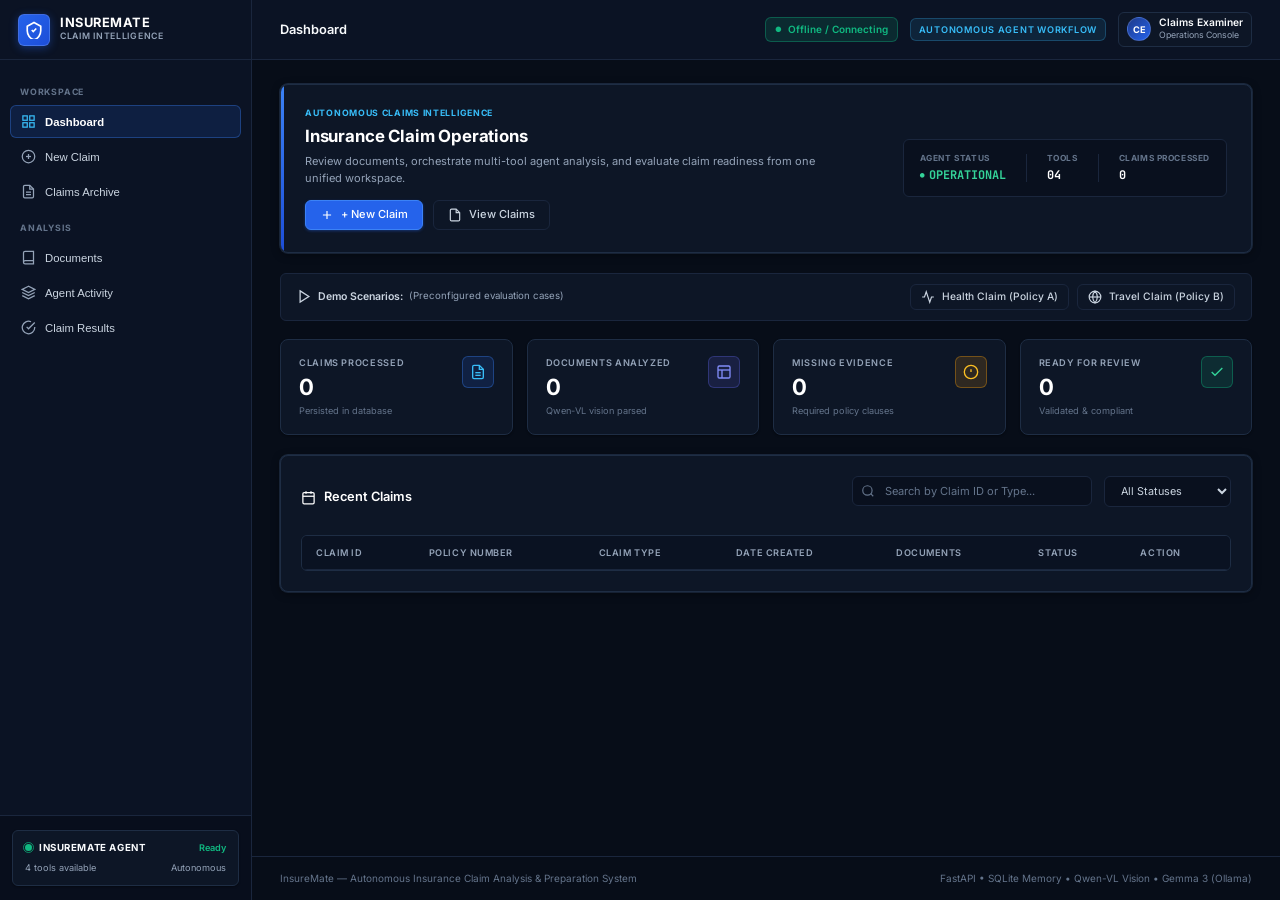
==== commit 66fc0f8b: "feat: show Agent is running status, replace Run Agent with In Progress and Agent Activity tracking b" ====
--- a/app/static/index.html
+++ b/app/static/index.html
@@ -260,6 +260,7 @@
                 <div class="filter-group">
                   <select class="select-input" id="dash-claims-filter">
                     <option value="ALL">All Statuses</option>
+                    <option value="RUNNING">Agent Running</option>
                     <option value="READY">Ready</option>
                     <option value="MISSING">Action Required</option>
                     <option value="PENDING">Pending</option>
@@ -328,26 +329,21 @@
             <form id="claim-create-form">
               <!-- Step 1: Claim Information (Two-Column Layout) -->
               <h4 style="font-size: 0.82rem; font-weight: 700; color: var(--accent); margin-bottom: 14px; text-transform: uppercase; letter-spacing: 0.07em;">
-                Step 1: Claim Information
+                Step 1: Incident & Claim Details
               </h4>
 
               <div class="form-grid">
+                <div style="grid-column: 1 / -1; display: flex; align-items: center; gap: 12px; background: rgba(56, 189, 248, 0.08); border: 1px solid rgba(56, 189, 248, 0.25); border-radius: 8px; padding: 12px 16px; margin-bottom: 6px;">
+                  <div style="font-size: 1.3rem;">✨</div>
+                  <div style="font-size: 0.82rem; color: #bae6fd; line-height: 1.45;">
+                    <strong>Zero Manual Entry for Policy Info:</strong> Policy Number, Insured Member Names, and Policy Coverage Period will be extracted automatically from your uploaded policy PDF via Qwen-VL Vision/OCR.
+                  </div>
+                </div>
+
                 <div class="form-group">
-                  <label class="form-label" for="input-claim-number">Claim Number</label>
-                  <input type="text" id="input-claim-number" class="form-input" placeholder="e.g. CLM-2026-0012">
-                  <span class="form-hint">Internal claim tracking identifier.</span>
-                </div>
-
-                <div class="form-group">
-                  <label class="form-label" for="input-incident-date">Incident Date</label>
+                  <label class="form-label" for="input-incident-date">Incident / Admission Date</label>
                   <input type="date" id="input-incident-date" class="form-input">
-                  <span class="form-hint">Date of occurrence for policy coverage check.</span>
-                </div>
-
-                <div class="form-group">
-                  <label class="form-label" for="input-policy-number">Policy Number</label>
-                  <input type="text" id="input-policy-number" class="form-input" placeholder="e.g. POL-883921">
-                  <span class="form-hint">Policy contract reference.</span>
+                  <span class="form-hint">Date of occurrence or admission for policy coverage verification.</span>
                 </div>
 
                 <div class="form-group">
@@ -358,7 +354,19 @@
                     <option value="auto">Auto / Motor Vehicle</option>
                     <option value="general">General Insurance</option>
                   </select>
-                  <span class="form-hint">Governs policy clause extraction rules.</span>
+                  <span class="form-hint">Governs document requirement checklist.</span>
+                </div>
+
+                <div class="form-group">
+                  <label class="form-label" for="input-claim-number">Incident / Tracking Reference (Optional)</label>
+                  <input type="text" id="input-claim-number" class="form-input" placeholder="e.g. INC-2026-9515 (or leave blank)">
+                  <span class="form-hint">Leave blank to auto-generate a unique system Claim ID.</span>
+                </div>
+
+                <div class="form-group">
+                  <label class="form-label" for="input-incident-notes">Hospital / Incident Location (Optional)</label>
+                  <input type="text" id="input-incident-notes" class="form-input" placeholder="e.g. City Hospital, ER Admission">
+                  <span class="form-hint">Extra event details not found in the original policy.</span>
                 </div>
 
                 <div class="form-group full-width">
@@ -496,6 +504,7 @@
               <div class="filter-group">
                 <select class="select-input" id="claims-page-filter">
                   <option value="ALL">All Statuses</option>
+                  <option value="RUNNING">Agent Running</option>
                   <option value="READY">Ready</option>
                   <option value="MISSING">Action Required</option>
                   <option value="PENDING">Pending</option>
--- a/app/static/css/style.css
+++ b/app/static/css/style.css
@@ -584,6 +584,38 @@
   border: 1px solid var(--primary-border);
 }
 
+@keyframes pulseGlow {
+  0%, 100% { opacity: 1; transform: scale(1); }
+  50% { opacity: 0.35; transform: scale(0.85); }
+}
+
+.pulse-dot-running {
+  width: 7px;
+  height: 7px;
+  background-color: var(--accent, #60A5FA);
+  border-radius: 50%;
+  display: inline-block;
+  box-shadow: 0 0 6px var(--accent, #60A5FA);
+  animation: pulseGlow 1.2s ease-in-out infinite;
+  flex-shrink: 0;
+}
+
+.btn-track-agent {
+  background: linear-gradient(135deg, #2563EB 0%, #1D4ED8 100%);
+  color: #FFFFFF !important;
+  border: 1px solid #3B82F6;
+  font-weight: 600;
+  box-shadow: 0 1px 4px rgba(37, 99, 235, 0.35);
+  transition: all var(--tr-fast);
+}
+
+.btn-track-agent:hover:not(:disabled) {
+  background: linear-gradient(135deg, #1D4ED8 0%, #1E40AF 100%);
+  border-color: #60A5FA;
+  box-shadow: 0 2px 8px rgba(37, 99, 235, 0.55);
+  transform: translateY(-1px);
+}
+
 .badge-pending {
   background-color: var(--bg-elevated);
   color: var(--text-muted);
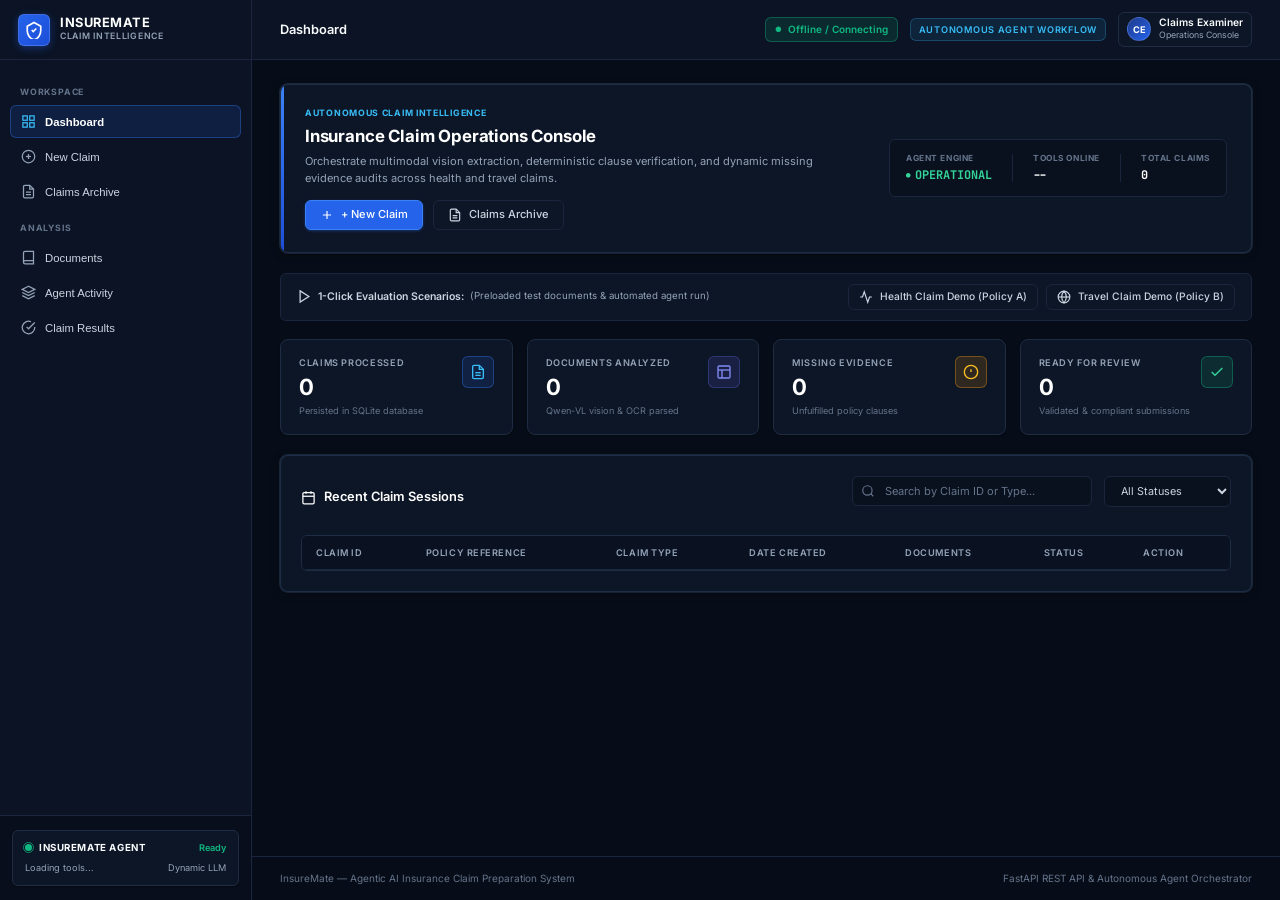
==== commit 987203ec: "feat(frontend): redesign operations dashboard with dynamic agentic AI workspace" ====
--- a/app/static/index.html
+++ b/app/static/index.html
@@ -32,7 +32,7 @@
     <aside class="app-sidebar">
       <div class="sidebar-header">
         <div class="logo-badge">
-          <!-- Shield / Diamond concept -->
+          <!-- Shield Concept -->
           <svg width="18" height="18" viewBox="0 0 24 24" fill="none" stroke="currentColor" stroke-width="2.2">
             <path d="M12 2L3 7v6c0 5.55 3.84 10.74 9 12 5.16-1.26 9-6.45 9-12V7l-9-5z"/>
             <polyline points="9 12 11 14 15 10"/>
@@ -89,8 +89,8 @@
             <span class="agent-panel-state" id="sidebar-agent-state">Ready</span>
           </div>
           <div class="agent-status-details">
-            <span id="sidebar-tools-count">4 tools available</span>
-            <span id="sidebar-agent-mode">Autonomous</span>
+            <span id="sidebar-tools-count">Loading tools...</span>
+            <span id="sidebar-agent-mode">Dynamic LLM</span>
           </div>
         </div>
       </div>
@@ -110,15 +110,16 @@
           </div>
 
           <div class="active-claim-pill" id="header-active-claim-pill" style="display: none;">
-            <span>Claim:</span>
+            <span>Active Claim:</span>
             <strong id="header-active-claim-label">--</strong>
+            <button id="btn-clear-active-claim" title="Clear active claim selection" style="background:none; border:none; color:var(--text-muted); cursor:pointer; font-size:0.8rem; margin-left:4px;">✕</button>
           </div>
         </div>
 
         <div class="header-right">
           <div class="header-badge-status" id="header-system-status-pill">
-            <span style="font-size: 0.55rem;">●</span>
-            <span id="header-system-status-text">Agent Ready</span>
+            <span style="font-size: 0.55rem; color: var(--emerald);">●</span>
+            <span id="header-system-status-text">Backend Connected</span>
           </div>
 
           <span class="header-agentic-tag">Autonomous Agent Workflow</span>
@@ -143,17 +144,17 @@
           <!-- Operations Hero Section -->
           <div class="dashboard-hero">
             <div class="hero-text">
-              <div class="hero-subtitle-tag">Autonomous Claims Intelligence</div>
-              <h3>Insurance Claim Operations</h3>
-              <p>Review documents, orchestrate multi-tool agent analysis, and evaluate claim readiness from one unified workspace.</p>
+              <div class="hero-subtitle-tag">Autonomous Claim Intelligence</div>
+              <h3>Insurance Claim Operations Console</h3>
+              <p>Orchestrate multimodal vision extraction, deterministic clause verification, and dynamic missing evidence audits across health and travel claims.</p>
               <div class="hero-actions">
                 <button class="btn btn-primary" id="btn-hero-new-claim" data-action="new-claim">
                   <svg width="14" height="14" viewBox="0 0 24 24" fill="none" stroke="currentColor" stroke-width="2"><line x1="12" y1="5" x2="12" y2="19"/><line x1="5" y1="12" x2="19" y2="12"/></svg>
                   <span>+ New Claim</span>
                 </button>
                 <button class="btn btn-secondary" id="btn-hero-view-claims">
-                  <svg width="14" height="14" viewBox="0 0 24 24" fill="none" stroke="currentColor" stroke-width="2"><path d="M14 2H6a2 2 0 0 0-2 2v16a2 2 0 0 0 2 2h12a2 2 0 0 0 2-2V8z"/><polyline points="14 2 14 8 20 8"/></svg>
-                  <span>View Claims</span>
+                  <svg width="14" height="14" viewBox="0 0 24 24" fill="none" stroke="currentColor" stroke-width="2"><path d="M14 2H6a2 2 0 0 0-2 2v16a2 2 0 0 0 2 2h12a2 2 0 0 0 2-2V8z"/><polyline points="14 2 14 8 20 8"/><line x1="16" y1="13" x2="8" y2="13"/><line x1="16" y1="17" x2="8" y2="17"/></svg>
+                  <span>Claims Archive</span>
                 </button>
               </div>
             </div>
@@ -161,50 +162,50 @@
             <!-- Compact Live System Stats Box -->
             <div class="hero-system-stats">
               <div class="system-stat-col">
-                <span class="system-stat-label">Agent Status</span>
+                <span class="system-stat-label">Agent Engine</span>
                 <span class="system-stat-val text-emerald">
                   <span style="font-size: 0.55rem;">●</span> OPERATIONAL
                 </span>
               </div>
               <div class="system-stat-divider"></div>
               <div class="system-stat-col">
-                <span class="system-stat-label">Tools</span>
-                <span class="system-stat-val" id="hero-stat-tools">04</span>
+                <span class="system-stat-label">Tools Online</span>
+                <span class="system-stat-val" id="hero-stat-tools">--</span>
               </div>
               <div class="system-stat-divider"></div>
               <div class="system-stat-col">
-                <span class="system-stat-label">Claims Processed</span>
+                <span class="system-stat-label">Total Claims</span>
                 <span class="system-stat-val" id="hero-stat-claims">0</span>
               </div>
             </div>
           </div>
 
-          <!-- Demo Scenarios Section Bar -->
+          <!-- Demo Scenarios Bar -->
           <div class="demo-scenarios-bar">
             <div class="demo-bar-label">
               <svg width="14" height="14" viewBox="0 0 24 24" fill="none" stroke="currentColor" stroke-width="2"><polygon points="5 3 19 12 5 21 5 3"/></svg>
-              <span>Demo Scenarios:</span>
-              <span style="font-size: 0.72rem; color: var(--text-muted); font-weight: normal;">(Preconfigured evaluation cases)</span>
+              <span>1-Click Evaluation Scenarios:</span>
+              <span style="font-size: 0.72rem; color: var(--text-muted); font-weight: normal;">(Preloaded test documents & automated agent run)</span>
             </div>
             <div class="demo-buttons-group">
               <button class="btn btn-secondary btn-sm" id="btn-dash-demo-health">
                 <svg width="13" height="13" viewBox="0 0 24 24" fill="none" stroke="currentColor" stroke-width="2"><path d="M22 12h-4l-3 9L9 3l-3 9H2"/></svg>
-                <span>Health Claim (Policy A)</span>
+                <span>Health Claim Demo (Policy A)</span>
               </button>
               <button class="btn btn-secondary btn-sm" id="btn-dash-demo-travel">
                 <svg width="13" height="13" viewBox="0 0 24 24" fill="none" stroke="currentColor" stroke-width="2"><circle cx="12" cy="12" r="10"/><line x1="2" y1="12" x2="22" y2="12"/><path d="M12 2a15.3 15.3 0 0 1 4 10 15.3 15.3 0 0 1-4 10 15.3 15.3 0 0 1-4-10 15.3 15.3 0 0 1 4-10z"/></svg>
-                <span>Travel Claim (Policy B)</span>
+                <span>Travel Claim Demo (Policy B)</span>
               </button>
             </div>
           </div>
 
-          <!-- KPI Summary Cards (4 Compact Metric Cards) -->
+          <!-- KPI Summary Cards -->
           <div class="kpi-grid">
             <div class="kpi-card kpi-blue">
               <div class="kpi-content">
                 <div class="kpi-title">Claims Processed</div>
                 <div class="kpi-value" id="kpi-total-claims">0</div>
-                <div class="kpi-subtext">Persisted in database</div>
+                <div class="kpi-subtext">Persisted in SQLite database</div>
               </div>
               <div class="kpi-icon-badge">
                 <svg width="16" height="16" viewBox="0 0 24 24" fill="none" stroke="currentColor" stroke-width="2"><path d="M14 2H6a2 2 0 0 0-2 2v16a2 2 0 0 0 2 2h12a2 2 0 0 0 2-2V8z"/><polyline points="14 2 14 8 20 8"/><line x1="16" y1="13" x2="8" y2="13"/><line x1="16" y1="17" x2="8" y2="17"/></svg>
@@ -215,7 +216,7 @@
               <div class="kpi-content">
                 <div class="kpi-title">Documents Analyzed</div>
                 <div class="kpi-value" id="kpi-total-docs">0</div>
-                <div class="kpi-subtext">Qwen-VL vision parsed</div>
+                <div class="kpi-subtext">Qwen-VL vision & OCR parsed</div>
               </div>
               <div class="kpi-icon-badge">
                 <svg width="16" height="16" viewBox="0 0 24 24" fill="none" stroke="currentColor" stroke-width="2"><rect x="3" y="3" width="18" height="18" rx="2" ry="2"/><line x1="3" y1="9" x2="21" y2="9"/><line x1="9" y1="21" x2="9" y2="9"/></svg>
@@ -226,7 +227,7 @@
               <div class="kpi-content">
                 <div class="kpi-title">Missing Evidence</div>
                 <div class="kpi-value text-amber" id="kpi-missing-docs">0</div>
-                <div class="kpi-subtext">Required policy clauses</div>
+                <div class="kpi-subtext">Unfulfilled policy clauses</div>
               </div>
               <div class="kpi-icon-badge">
                 <svg width="16" height="16" viewBox="0 0 24 24" fill="none" stroke="currentColor" stroke-width="2"><circle cx="12" cy="12" r="10"/><line x1="12" y1="8" x2="12" y2="12"/><line x1="12" y1="16" x2="12.01" y2="16"/></svg>
@@ -237,7 +238,7 @@
               <div class="kpi-content">
                 <div class="kpi-title">Ready for Review</div>
                 <div class="kpi-value text-emerald" id="kpi-ready-claims">0</div>
-                <div class="kpi-subtext">Validated & compliant</div>
+                <div class="kpi-subtext">Validated & compliant submissions</div>
               </div>
               <div class="kpi-icon-badge">
                 <svg width="16" height="16" viewBox="0 0 24 24" fill="none" stroke="currentColor" stroke-width="2"><polyline points="20 6 9 17 4 12"/></svg>
@@ -250,7 +251,7 @@
             <div class="card-header">
               <h3 class="card-title">
                 <svg width="15" height="15" viewBox="0 0 24 24" fill="none" stroke="currentColor" stroke-width="2"><rect x="3" y="4" width="18" height="18" rx="2" ry="2"/><line x1="16" y1="2" x2="16" y2="6"/><line x1="8" y1="2" x2="8" y2="6"/><line x1="3" y1="10" x2="21" y2="10"/></svg>
-                <span>Recent Claims</span>
+                <span>Recent Claim Sessions</span>
               </h3>
               <div class="table-controls">
                 <div class="search-box">
@@ -261,7 +262,7 @@
                   <select class="select-input" id="dash-claims-filter">
                     <option value="ALL">All Statuses</option>
                     <option value="RUNNING">Agent Running</option>
-                    <option value="READY">Ready</option>
+                    <option value="READY">Claim Ready</option>
                     <option value="MISSING">Action Required</option>
                     <option value="PENDING">Pending</option>
                     <option value="FAILED">Failed</option>
@@ -275,7 +276,7 @@
                 <thead>
                   <tr>
                     <th>Claim ID</th>
-                    <th>Policy Number</th>
+                    <th>Policy Reference</th>
                     <th>Claim Type</th>
                     <th>Date Created</th>
                     <th>Documents</th>
@@ -284,7 +285,7 @@
                   </tr>
                 </thead>
                 <tbody id="dash-claims-tbody">
-                  <!-- Injected via dashboard.js -->
+                  <!-- Populated dynamically via dashboard.js -->
                 </tbody>
               </table>
             </div>
@@ -292,13 +293,13 @@
         </section>
 
         <!-- ================================================================ -->
-        <!-- VIEW 2: NEW CLAIM (PREMIUM HORIZONTAL WORKFLOW) -->
+        <!-- VIEW 2: NEW CLAIM (WORKFLOW REGISTRATION) -->
         <!-- ================================================================ -->
         <section class="view-section" id="view-new-claim">
           <div class="page-header">
             <div class="page-title-group">
-              <h2>New Insurance Claim</h2>
-              <p>Register a claim session, upload policy and supporting evidence, and initiate autonomous agent assessment.</p>
+              <h2>New Insurance Claim Registration</h2>
+              <p>Upload policy documents and hospital/evidence files to initiate autonomous agent analysis.</p>
             </div>
           </div>
 
@@ -316,7 +317,7 @@
             <span class="wizard-step-arrow">⟶</span>
             <div class="wizard-step" id="wiz-step-3">
               <div class="wizard-step-num">03</div>
-              <span>Review & Settings</span>
+              <span>Review & Execution</span>
             </div>
             <span class="wizard-step-arrow">⟶</span>
             <div class="wizard-step" id="wiz-step-4">
@@ -327,7 +328,7 @@
 
           <div class="card">
             <form id="claim-create-form">
-              <!-- Step 1: Claim Information (Two-Column Layout) -->
+              <!-- Step 1: Claim Information -->
               <h4 style="font-size: 0.82rem; font-weight: 700; color: var(--accent); margin-bottom: 14px; text-transform: uppercase; letter-spacing: 0.07em;">
                 Step 1: Incident & Claim Details
               </h4>
@@ -343,7 +344,7 @@
                 <div class="form-group">
                   <label class="form-label" for="input-incident-date">Incident / Admission Date</label>
                   <input type="date" id="input-incident-date" class="form-input">
-                  <span class="form-hint">Date of occurrence or admission for policy coverage verification.</span>
+                  <span class="form-hint">Date of occurrence or hospital admission for policy coverage verification.</span>
                 </div>
 
                 <div class="form-group">
@@ -354,7 +355,7 @@
                     <option value="auto">Auto / Motor Vehicle</option>
                     <option value="general">General Insurance</option>
                   </select>
-                  <span class="form-hint">Governs document requirement checklist.</span>
+                  <span class="form-hint">Directs document requirement rules and clause auditor.</span>
                 </div>
 
                 <div class="form-group">
@@ -366,7 +367,7 @@
                 <div class="form-group">
                   <label class="form-label" for="input-incident-notes">Hospital / Incident Location (Optional)</label>
                   <input type="text" id="input-incident-notes" class="form-input" placeholder="e.g. City Hospital, ER Admission">
-                  <span class="form-hint">Extra event details not found in the original policy.</span>
+                  <span class="form-hint">Supplemental context for the agent's observation log.</span>
                 </div>
 
                 <div class="form-group full-width">
@@ -374,11 +375,11 @@
                   <input type="text" id="input-claim-goal" class="form-input"
                     value="Determine claim readiness, validate medical bills, and detect any missing evidence."
                     placeholder="Enter claim objective...">
-                  <span class="form-hint">Directs the autonomous agent's multi-step planning and tool invocations.</span>
-                </div>
-              </div>
-
-              <!-- Step 2: Documents Upload (Two Distinct Dropzones) -->
+                  <span class="form-hint">Directs the autonomous agent's strategic planning and dynamic tool calls.</span>
+                </div>
+              </div>
+
+              <!-- Step 2: Documents Upload -->
               <h4 style="font-size: 0.82rem; font-weight: 700; color: var(--accent); margin: 22px 0 14px; text-transform: uppercase; letter-spacing: 0.07em;">
                 Step 2: Upload Documents
               </h4>
@@ -387,8 +388,8 @@
                 <!-- Dropzone 1: Policy Document -->
                 <div class="dropzone-wrapper">
                   <label class="form-label">
-                    <span>Insurance Policy</span>
-                    <span style="font-size: 0.68rem; color: var(--accent);">Required PDF</span>
+                    <span>Insurance Policy Document</span>
+                    <span style="font-size: 0.68rem; color: var(--accent);">PDF Format</span>
                   </label>
                   <div class="dropzone-box" id="policy-dropzone">
                     <input type="file" id="policy-file-input" accept=".pdf">
@@ -396,7 +397,7 @@
                       <svg width="18" height="18" viewBox="0 0 24 24" fill="none" stroke="currentColor" stroke-width="2"><path d="M14 2H6a2 2 0 0 0-2 2v16a2 2 0 0 0 2 2h12a2 2 0 0 0 2-2V8z"/><polyline points="14 2 14 8 20 8"/><line x1="16" y1="13" x2="8" y2="13"/><line x1="16" y1="17" x2="8" y2="17"/></svg>
                     </div>
                     <div class="dropzone-title">Upload Policy Document</div>
-                    <div class="dropzone-hint">Drag & drop policy PDF, or browse</div>
+                    <div class="dropzone-hint">Drag & drop policy PDF, or click to browse</div>
                   </div>
                   <div class="file-list" id="policy-files-list"></div>
                 </div>
@@ -413,15 +414,15 @@
                       <svg width="18" height="18" viewBox="0 0 24 24" fill="none" stroke="currentColor" stroke-width="2"><path d="M4 19.5A2.5 2.5 0 0 1 6.5 17H20"/><path d="M6.5 2H20v20H6.5A2.5 2.5 0 0 1 4 19.5v-15A2.5 2.5 0 0 1 6.5 2z"/></svg>
                     </div>
                     <div class="dropzone-title">Upload Supporting Files</div>
-                    <div class="dropzone-hint">Multiple PDF evidence documents supported</div>
+                    <div class="dropzone-hint">Multiple PDF documents supported</div>
                   </div>
                   <div class="file-list" id="claim-files-list"></div>
                 </div>
               </div>
 
-              <!-- Step 3: Review Summary & Secondary Advanced Settings -->
+              <!-- Step 3: Review Summary & Execution Settings -->
               <h4 style="font-size: 0.82rem; font-weight: 700; color: var(--accent); margin: 22px 0 14px; text-transform: uppercase; letter-spacing: 0.07em;">
-                Step 3: Review & Preparation
+                Step 3: Review & Execution Settings
               </h4>
 
               <div class="review-summary-card">
@@ -446,70 +447,87 @@
                 <span class="badge badge-processing">Ready to Orchestrate</span>
               </div>
 
-              <!-- Collapsible Advanced Configuration -->
-              <div class="advanced-settings-box">
-                <button type="button" class="advanced-settings-toggle" onclick="document.getElementById('advanced-settings-panel').classList.toggle('hidden');">
-                  <span>Advanced Configuration</span>
-                  <svg width="13" height="13" viewBox="0 0 24 24" fill="none" stroke="currentColor" stroke-width="2"><polyline points="6 9 12 15 18 9"/></svg>
+              <!-- Execution Options -->
+              <div class="advanced-settings-box" style="margin-top: 14px;">
+                <div style="display: grid; grid-template-columns: repeat(auto-fit, minmax(200px, 1fr)); gap: 16px;">
+                  <label class="setting-toggle-item">
+                    <input type="checkbox" id="check-offline-mode" checked>
+                    <div>
+                      <span class="setting-title">Offline Mode</span>
+                      <span class="setting-desc">Use local OCR & deterministic rule engine</span>
+                    </div>
+                  </label>
+
+                  <label class="setting-toggle-item">
+                    <input type="checkbox" id="check-auto-run" checked>
+                    <div>
+                      <span class="setting-title">Auto-Run Agent</span>
+                      <span class="setting-desc">Execute autonomous analysis upon creation</span>
+                    </div>
+                  </label>
+
+                  <div class="form-group" style="margin: 0;">
+                    <label class="form-label" for="input-max-pages" style="font-size: 0.72rem;">Max Pages per PDF</label>
+                    <input type="number" id="input-max-pages" class="form-input" value="3" min="1" max="10" style="padding: 4px 8px;">
+                  </div>
+                </div>
+              </div>
+
+              <!-- Form Actions -->
+              <div class="form-actions-bar" style="margin-top: 20px; display: flex; justify-content: flex-end; gap: 10px;">
+                <button type="button" class="btn btn-secondary" id="btn-reset-form">
+                  <span>Reset Form</span>
                 </button>
-                <div class="advanced-settings-content" id="advanced-settings-panel">
-                  <label class="toggle-switch">
-                    <input type="checkbox" id="toggle-offline-mode" class="toggle-input" checked>
-                    <span class="toggle-slider"></span>
-                    <span class="toggle-label-text">Offline Grounded Mode (Fast Deterministic Extraction)</span>
-                  </label>
-
-                  <label class="toggle-switch">
-                    <input type="checkbox" id="toggle-auto-run" class="toggle-input" checked>
-                    <span class="toggle-slider"></span>
-                    <span class="toggle-label-text">Auto-run Agent upon submission</span>
-                  </label>
-                </div>
-              </div>
-
-              <!-- Form Actions Bar -->
-              <div class="form-actions">
-                <button type="button" class="btn btn-secondary" id="btn-reset-form">
-                  Clear Form
+                <button type="submit" class="btn btn-primary" id="btn-submit-claim">
+                  <svg width="14" height="14" viewBox="0 0 24 24" fill="none" stroke="currentColor" stroke-width="2"><polygon points="5 3 19 12 5 21 5 3"/></svg>
+                  <span>Submit & Launch Agent</span>
                 </button>
-                <button type="submit" class="btn btn-primary btn-lg" id="btn-submit-claim">
-                  <span>Start Claim Analysis</span>
-                  <svg width="15" height="15" viewBox="0 0 24 24" fill="none" stroke="currentColor" stroke-width="2"><polygon points="5 3 19 12 5 21 5 3"/></svg>
-                </button>
               </div>
             </form>
           </div>
         </section>
 
         <!-- ================================================================ -->
-        <!-- VIEW 3: CLAIMS ARCHIVE / HISTORY -->
+        <!-- VIEW 3: CLAIMS ARCHIVE -->
         <!-- ================================================================ -->
         <section class="view-section" id="view-claims">
           <div class="page-header">
             <div class="page-title-group">
-              <h2>Claims Archive</h2>
-              <p>Historical audit trail of all insurance claim sessions and autonomous analysis packages.</p>
-            </div>
-            <button class="btn btn-primary btn-sm" data-action="new-claim">
-              + New Claim
-            </button>
+              <h2>Historical Claims Archive</h2>
+              <p>Browse, inspect, and evaluate stored claims and execution histories.</p>
+            </div>
+            <div style="display: flex; gap: 8px;">
+              <button class="btn btn-secondary btn-sm" id="btn-refresh-claims">
+                <svg width="13" height="13" viewBox="0 0 24 24" fill="none" stroke="currentColor" stroke-width="2"><polyline points="23 4 23 10 17 10"/><polyline points="1 20 1 14 7 14"/><path d="M3.51 9a9 9 0 0 1 14.85-3.36L23 10M1 14l4.64 4.36A9 9 0 0 0 20.49 15"/></svg>
+                <span>Refresh</span>
+              </button>
+              <button class="btn btn-primary btn-sm" data-action="new-claim">
+                <span>+ New Claim</span>
+              </button>
+            </div>
           </div>
 
           <div class="card">
-            <div class="table-controls">
-              <div class="search-box">
-                <svg width="14" height="14" viewBox="0 0 24 24" fill="none" stroke="currentColor" stroke-width="2"><circle cx="11" cy="11" r="8"/><line x1="21" y1="21" x2="16.65" y2="16.65"/></svg>
-                <input type="text" id="claims-page-search" placeholder="Search claims by ID, Policy, or Type...">
-              </div>
-              <div class="filter-group">
-                <select class="select-input" id="claims-page-filter">
-                  <option value="ALL">All Statuses</option>
-                  <option value="RUNNING">Agent Running</option>
-                  <option value="READY">Ready</option>
-                  <option value="MISSING">Action Required</option>
-                  <option value="PENDING">Pending</option>
-                  <option value="FAILED">Failed</option>
-                </select>
+            <div class="card-header">
+              <h3 class="card-title">
+                <svg width="15" height="15" viewBox="0 0 24 24" fill="none" stroke="currentColor" stroke-width="2"><path d="M14 2H6a2 2 0 0 0-2 2v16a2 2 0 0 0 2 2h12a2 2 0 0 0 2-2V8z"/><polyline points="14 2 14 8 20 8"/></svg>
+                <span>All Claim Sessions</span>
+              </h3>
+              <div class="table-controls">
+                <div class="search-box">
+                  <svg width="14" height="14" viewBox="0 0 24 24" fill="none" stroke="currentColor" stroke-width="2"><circle cx="11" cy="11" r="8"/><line x1="21" y1="21" x2="16.65" y2="16.65"/></svg>
+                  <input type="text" id="claims-page-search" placeholder="Filter by Claim ID or Type...">
+                </div>
+                <div class="filter-group">
+                  <select class="select-input" id="claims-page-filter">
+                    <option value="ALL">All Statuses</option>
+                    <option value="RUNNING">Agent Running</option>
+                    <option value="READY">Ready</option>
+                    <option value="MISSING">Action Required</option>
+                    <option value="PENDING">Pending</option>
+                    <option value="FAILED">Failed</option>
+                  </select>
+                </div>
               </div>
             </div>
 
@@ -518,16 +536,16 @@
                 <thead>
                   <tr>
                     <th>Claim ID</th>
-                    <th>Policy Number</th>
+                    <th>Policy Reference</th>
                     <th>Claim Type</th>
-                    <th>Created</th>
+                    <th>Created At</th>
                     <th>Documents</th>
                     <th>Status</th>
-                    <th>Action</th>
+                    <th>Actions</th>
                   </tr>
                 </thead>
                 <tbody id="all-claims-tbody">
-                  <!-- Injected via dashboard.js -->
+                  <!-- Populated dynamically via dashboard.js -->
                 </tbody>
               </table>
             </div>
@@ -535,39 +553,36 @@
         </section>
 
         <!-- ================================================================ -->
-        <!-- VIEW 4: ACTIVE CLAIM DOCUMENTS -->
+        <!-- VIEW 4: DOCUMENTS INSPECTOR -->
         <!-- ================================================================ -->
         <section class="view-section" id="view-documents">
           <div class="page-header">
             <div class="page-title-group">
-              <h2>Claim Documents</h2>
-              <p>Inspect extracted document metadata, field completeness, and validity statuses.</p>
+              <h2>Extracted Document Intelligence</h2>
+              <p>Page-by-page vision classification, extracted entity fields, and policy clauses.</p>
+            </div>
+            <div class="header-right-meta" id="docs-active-claim-pill">
+              <!-- Active claim indicator -->
             </div>
           </div>
 
           <div class="card">
-            <div class="card-header">
-              <h3 class="card-title">
-                <svg width="15" height="15" viewBox="0 0 24 24" fill="none" stroke="currentColor" stroke-width="2"><path d="M14 2H6a2 2 0 0 0-2 2v16a2 2 0 0 0 2 2h12a2 2 0 0 0 2-2V8z"/><polyline points="14 2 14 8 20 8"/></svg>
-                <span>Submitted Documents</span>
-              </h3>
-            </div>
             <div class="table-responsive">
               <table class="data-table">
                 <thead>
                   <tr>
-                    <th>Document</th>
-                    <th>Type</th>
-                    <th>Pages</th>
-                    <th>Extraction</th>
+                    <th>Page / Source</th>
+                    <th>Document Classification</th>
+                    <th>Policy / Ref No.</th>
+                    <th>Holder / Patient</th>
+                    <th>Dates</th>
+                    <th>Amount</th>
                     <th>Validation</th>
-                    <th>Validity</th>
-                    <th>Status</th>
-                    <th>Action</th>
+                    <th>Details</th>
                   </tr>
                 </thead>
                 <tbody id="docs-table-tbody">
-                  <!-- Injected via documents.js -->
+                  <!-- Populated dynamically via documents.js -->
                 </tbody>
               </table>
             </div>
@@ -575,7 +590,7 @@
         </section>
 
         <!-- ================================================================ -->
-        <!-- VIEW 5: AGENT ACTIVITY (AI OPERATIONS CONSOLE) -->
+        <!-- VIEW 5: AGENT ACTIVITY (DYNAMIC AGENTIC AI WORKSPACE) -->
         <!-- ================================================================ -->
         <section class="view-section" id="view-agent">
           <!-- Active Execution Banner -->
@@ -584,88 +599,77 @@
               <div class="agent-icon-badge">
                 <svg width="18" height="18" viewBox="0 0 24 24" fill="none" stroke="currentColor" stroke-width="2"><circle cx="12" cy="12" r="10"/><polyline points="12 6 12 12 16 14"/></svg>
               </div>
-              <div>
-                <h3 style="font-size: 1.05rem; font-weight: 700; color: #FFFFFF;">InsureMate Agent Workflow</h3>
-                <p style="font-size: 0.78rem; color: var(--text-muted);" id="agent-goal-display">Decomposing claim objective into autonomous tool invocations...</p>
+              <div class="banner-title-group">
+                <h3>Autonomous Agent Operations Console</h3>
+                <p id="agent-goal-display">Decomposing claim objective into autonomous tool invocations...</p>
               </div>
             </div>
             <div class="banner-meta">
               <span>Claim ID: <strong id="agent-claim-id-display">--</strong></span>
-              <span>Iteration: <strong id="agent-iteration-count">0</strong></span>
+              <span>Iterations: <strong id="agent-iteration-count">0</strong></span>
               <span class="badge badge-processing" id="agent-status-pill">INITIALIZED</span>
             </div>
-          </div>
-
-          <!-- 8-Stage Pipeline Stepper -->
+            <div class="banner-actions">
+              <button class="btn btn-secondary btn-sm" id="btn-agent-refresh" title="Reload status from backend">
+                <svg width="13" height="13" viewBox="0 0 24 24" fill="none" stroke="currentColor" stroke-width="2"><polyline points="23 4 23 10 17 10"/><polyline points="1 20 1 14 7 14"/><path d="M3.51 9a9 9 0 0 1 14.85-3.36L23 10M1 14l4.64 4.36A9 9 0 0 0 20.49 15"/></svg>
+                <span>Refresh</span>
+              </button>
+              <button class="btn btn-primary btn-sm" id="btn-agent-start-run">
+                <svg width="13" height="13" viewBox="0 0 24 24" fill="none" stroke="currentColor" stroke-width="2"><polygon points="5 3 19 12 5 21 5 3"/></svg>
+                <span>Run Agent</span>
+              </button>
+              <button class="btn btn-secondary btn-sm" id="btn-agent-view-results" style="display: none;">
+                <span>View Results</span>
+                <svg width="13" height="13" viewBox="0 0 24 24" fill="none" stroke="currentColor" stroke-width="2"><polyline points="9 18 15 12 9 6"/></svg>
+              </button>
+            </div>
+          </div>
+
+          <!-- Dynamic Observed Execution Sequence (#stepper-track) -->
           <div class="stepper-container">
+            <div class="stepper-header">
+              <div class="stepper-title">
+                <svg width="15" height="15" viewBox="0 0 24 24" fill="none" stroke="currentColor" stroke-width="2"><polyline points="22 12 18 12 15 21 9 3 6 12 2 12"/></svg>
+                <span>Observed Execution Sequence (LLM Tool Invocations)</span>
+              </div>
+              <span style="font-size: 0.72rem; color: var(--text-muted);">
+                Real tool decisions selected dynamically based on intermediate observations
+              </span>
+            </div>
+
+            <!-- Dynamic Execution Nodes Injected Here -->
             <div class="stepper-track" id="stepper-track">
-              <!-- Injected via agent.js -->
-            </div>
-          </div>
-
-          <!-- Agent Tools Orchestration Status Panel -->
+              <!-- Dynamically populated via agent.js -->
+            </div>
+          </div>
+
+          <!-- Dynamic Tool Capability Registry Panel -->
           <div class="agent-tools-panel">
             <div class="agent-tools-header">
               <div class="agent-tools-title">
                 <svg width="14" height="14" viewBox="0 0 24 24" fill="none" stroke="currentColor" stroke-width="2"><rect x="2" y="7" width="20" height="14" rx="2" ry="2"/><path d="M16 21V5a2 2 0 0 0-2-2h-4a2 2 0 0 0-2 2v16"/></svg>
-                <span>Orchestrated Tools</span>
-              </div>
-              <span style="font-size: 0.72rem; color: var(--text-subtle);">4 Available</span>
-            </div>
-            <div class="agent-tools-grid">
-              <div class="tool-card" id="tool-card-extraction">
-                <div class="tool-card-info">
-                  <span class="tool-card-name">Qwen-VL Vision Extraction</span>
-                  <span class="tool-card-desc">Multimodal PDF parser</span>
-                </div>
-                <span class="badge badge-ready">Online</span>
-              </div>
-
-              <div class="tool-card" id="tool-card-validation">
-                <div class="tool-card-info">
-                  <span class="tool-card-name">Document Validation</span>
-                  <span class="tool-card-desc">Completeness & structure check</span>
-                </div>
-                <span class="badge badge-ready">Online</span>
-              </div>
-
-              <div class="tool-card" id="tool-card-validity">
-                <div class="tool-card-info">
-                  <span class="tool-card-name">Coverage Validity Checker</span>
-                  <span class="tool-card-desc">Policy window audit</span>
-                </div>
-                <span class="badge badge-ready">Online</span>
-              </div>
-
-              <div class="tool-card" id="tool-card-missing">
-                <div class="tool-card-info">
-                  <span class="tool-card-name">Missing Document Detector</span>
-                  <span class="tool-card-desc">Clause evidence verification</span>
-                </div>
-                <span class="badge badge-ready">Online</span>
-              </div>
-            </div>
-          </div>
-
-          <!-- Agent Decision Panel (2x2 Grid) -->
+                <span>Agent Capability Catalog (Discovered via /api/tools)</span>
+              </div>
+              <span class="badge badge-neutral" id="agent-tools-count-badge">Discovering tools...</span>
+            </div>
+
+            <!-- Dynamically populated tool cards from backend registry -->
+            <div class="agent-tools-grid" id="agent-tools-grid">
+              <!-- Populated dynamically via agent.js -->
+            </div>
+          </div>
+
+          <!-- Dynamic Decision & Reasoning Workspace (2x2 Grid) -->
           <div class="decision-card">
             <div class="card-header" style="margin-bottom: 14px;">
               <h3 class="card-title">
                 <svg width="15" height="15" viewBox="0 0 24 24" fill="none" stroke="currentColor" stroke-width="2"><polygon points="12 2 2 7 12 12 22 7 12 2"/><polyline points="2 17 12 22 22 17"/><polyline points="2 12 12 17 22 12"/></svg>
-                <span>Agent Decision & Reasoning</span>
+                <span>Dynamic Agent Decision & Observation Workspace</span>
               </h3>
-              <div style="display: flex; gap: 8px;">
-                <button class="btn btn-secondary btn-sm" id="btn-agent-start-run">
-                  Re-run Agent
-                </button>
-                <button class="btn btn-primary btn-sm" id="btn-agent-view-results" style="display: none;">
-                  <span>View Claim Result</span>
-                  <svg width="13" height="13" viewBox="0 0 24 24" fill="none" stroke="currentColor" stroke-width="2"><polyline points="9 18 15 12 9 6"/></svg>
-                </button>
-              </div>
             </div>
 
             <div class="decision-grid">
+              <!-- Block 1: Current Objective -->
               <div class="decision-block">
                 <div class="decision-block-title">Current Objective</div>
                 <div class="decision-block-content" id="agent-current-objective">
@@ -673,39 +677,53 @@
                 </div>
               </div>
 
+              <!-- Block 2: Latest Observation -->
               <div class="decision-block">
-                <div class="decision-block-title">Next Scheduled Action</div>
+                <div class="decision-block-title">Latest Observed Result</div>
+                <div class="decision-block-content" id="agent-latest-observation">
+                  Waiting for initial tool observation.
+                </div>
+              </div>
+
+              <!-- Block 3: Next Selected Action -->
+              <div class="decision-block">
+                <div class="decision-block-title">Next Selected Action</div>
                 <div class="decision-block-content" style="font-weight: 600; color: var(--accent);" id="agent-next-action">
                   Autonomous Planning
                 </div>
               </div>
 
+              <!-- Block 4: Operational Reasoning -->
               <div class="decision-block">
-                <div class="decision-block-title">Completed Actions</div>
+                <div class="decision-block-title">Operational Decision / Reasoning</div>
+                <div class="decision-block-content" id="agent-decision-reason" style="font-size: 0.8rem; color: var(--text-secondary);">
+                  Awaiting agent trigger to begin autonomous multi-step execution.
+                </div>
+              </div>
+
+              <!-- Block 5: Completed Actions Checklist -->
+              <div class="decision-block" style="grid-column: 1 / -1;">
+                <div class="decision-block-title">Verified Completed Actions</div>
                 <ul class="action-checklist" id="agent-completed-actions">
                   <li>No actions completed yet.</li>
                 </ul>
               </div>
-
-              <div class="decision-block">
-                <div class="decision-block-title">Operational Decision / Reasoning</div>
-                <div class="decision-block-content" id="agent-decision-reason" style="font-size: 0.8rem; color: var(--text-secondary);">
-                  Awaiting agent trigger to begin multi-step execution.
-                </div>
-              </div>
             </div>
           </div>
 
           <!-- Chronological Tool Execution Activity Timeline -->
-          <div class="card">
-            <div class="card-header">
+          <div class="card timeline-card">
+            <div class="timeline-header-main">
               <h3 class="card-title">
                 <svg width="15" height="15" viewBox="0 0 24 24" fill="none" stroke="currentColor" stroke-width="2"><circle cx="12" cy="12" r="10"/><polyline points="12 6 12 12 16 14"/></svg>
-                <span>Tool Execution Activity</span>
+                <span>Chronological Tool Execution Trace</span>
               </h3>
+              <span style="font-size: 0.72rem; color: var(--text-muted);">
+                Granular record of all tool calls, inputs, durations, and output observations
+              </span>
             </div>
             <div class="timeline-container" id="agent-timeline-container">
-              <!-- Injected via agent.js -->
+              <!-- Populated dynamically via agent.js -->
             </div>
           </div>
         </section>
@@ -721,7 +739,7 @@
                 <div id="results-verdict-icon" style="font-size: 2.2rem; font-weight: 700; color: var(--emerald);">✓</div>
                 <div>
                   <div style="font-size: 0.68rem; font-weight: 700; text-transform: uppercase; letter-spacing: 0.08em; color: var(--text-muted);">
-                    CLAIM ASSESSMENT
+                    CLAIM READINESS ASSESSMENT
                   </div>
                   <h2 id="results-verdict-title" style="font-size: 1.35rem; font-weight: 700; color: #FFFFFF; margin: 2px 0 4px;">
                     CLAIM READY
@@ -732,9 +750,10 @@
                 </div>
               </div>
 
-              <div style="display: flex; gap: 8px;">
+              <div style="display: flex; gap: 8px; flex-wrap: wrap;">
                 <button class="btn btn-secondary btn-sm" id="btn-copy-claim-summary">Copy Report</button>
                 <button class="btn btn-secondary btn-sm" id="btn-copy-raw-json">Copy JSON</button>
+                <button class="btn btn-secondary btn-sm" id="btn-download-claim-report">Download Report</button>
                 <button class="btn btn-primary btn-sm" data-action="new-claim">+ New Claim</button>
               </div>
             </div>
@@ -768,7 +787,7 @@
               <div class="kpi-content">
                 <div class="kpi-title">Missing Evidence</div>
                 <div class="kpi-value text-amber" id="metric-results-missing">0</div>
-                <div class="kpi-subtext">Required policy clauses</div>
+                <div class="kpi-subtext">Unfulfilled policy clauses</div>
               </div>
               <div class="kpi-icon-badge">
                 <svg width="15" height="15" viewBox="0 0 24 24" fill="none" stroke="currentColor" stroke-width="2"><circle cx="12" cy="12" r="10"/><line x1="12" y1="8" x2="12" y2="12"/><line x1="12" y1="16" x2="12.01" y2="16"/></svg>
@@ -779,7 +798,7 @@
               <div class="kpi-content">
                 <div class="kpi-title">Validity Status</div>
                 <div class="kpi-value" id="metric-results-validity">PASS</div>
-                <div class="kpi-subtext">Policy period check</div>
+                <div class="kpi-subtext">Coverage window audit</div>
               </div>
               <div class="kpi-icon-badge">
                 <svg width="15" height="15" viewBox="0 0 24 24" fill="none" stroke="currentColor" stroke-width="2"><path d="M12 22s8-4 8-10V5l-8-3-8 3v7c0 6 8 10 8 10z"/></svg>
@@ -790,24 +809,12 @@
           <!-- Tabbed Deep-Dive Results -->
           <div class="card">
             <div class="results-tab-nav">
-              <button class="results-tab-btn active" data-tab="tab-overview">
-                Overview
-              </button>
-              <button class="results-tab-btn" data-tab="tab-missing-evidence">
-                Missing Evidence
-              </button>
-              <button class="results-tab-btn" data-tab="tab-validity-math">
-                Validity & Dates
-              </button>
-              <button class="results-tab-btn" data-tab="tab-doc-validation">
-                Document Validation
-              </button>
-              <button class="results-tab-btn" data-tab="tab-extracted-entities">
-                Extracted Information
-              </button>
-              <button class="results-tab-btn" data-tab="tab-raw-state">
-                Technical Details
-              </button>
+              <button class="results-tab-btn active" data-tab="tab-overview">Overview</button>
+              <button class="results-tab-btn" data-tab="tab-missing-evidence">Missing Evidence</button>
+              <button class="results-tab-btn" data-tab="tab-validity-math">Validity & Dates</button>
+              <button class="results-tab-btn" data-tab="tab-doc-validation">Document Validation</button>
+              <button class="results-tab-btn" data-tab="tab-extracted-entities">Extracted Information</button>
+              <button class="results-tab-btn" data-tab="tab-raw-state">Technical Details</button>
             </div>
 
             <!-- Tab 1: Overview Summary -->
@@ -817,6 +824,13 @@
                 <p id="results-overview-summary-text" style="font-size: 0.82rem; color: var(--text-secondary); line-height: 1.5;">
                   Select a claim or execute the InsureMate Agent to view the comprehensive synthesis.
                 </p>
+              </div>
+
+              <div style="background: #09101E; border: 1px solid var(--border-subtle); border-radius: var(--radius-sm); padding: 18px;">
+                <h4 style="font-size: 0.88rem; font-weight: 600; color: #FFFFFF; margin-bottom: 8px;">Action Items & Recommendations</h4>
+                <ul id="results-action-items-list" class="action-checklist">
+                  <li style="color: var(--text-muted);">No action items recorded.</li>
+                </ul>
               </div>
             </div>
 
@@ -834,7 +848,7 @@
                     </tr>
                   </thead>
                   <tbody id="missing-evidence-tbody">
-                    <!-- Injected via claim.js -->
+                    <!-- Populated dynamically via claim.js -->
                   </tbody>
                 </table>
               </div>
@@ -842,80 +856,69 @@
 
             <!-- Tab 3: Validity & Dates -->
             <div class="results-tab-pane" id="tab-validity-math">
-              <div style="background: #09101E; padding: 14px 18px; border-radius: var(--radius-sm); border: 1px solid var(--border-subtle); margin-bottom: 14px; display: flex; align-items: center; justify-content: space-between;">
+              <div style="background: #09101E; padding: 16px 18px; border-radius: var(--radius-sm); border: 1px solid var(--border-subtle); margin-bottom: 16px; display: flex; align-items: center; justify-content: space-between; flex-wrap: wrap; gap: 12px;">
                 <div>
                   <div style="font-size: 0.68rem; text-transform: uppercase; color: var(--text-muted); font-weight: 600;">Active Policy Period</div>
                   <div style="font-size: 0.95rem; font-weight: 700; color: var(--accent); font-family: var(--font-mono);" id="validity-policy-dates">
                     -- ⟶ --
                   </div>
                 </div>
-                <span class="badge badge-success">Coverage Verified</span>
-              </div>
-
-              <div class="table-responsive">
-                <table class="data-table">
-                  <thead>
-                    <tr>
-                      <th>Document Type</th>
-                      <th>Page #</th>
-                      <th>Document Date</th>
-                      <th>Normalized Date</th>
-                      <th>Coverage Check</th>
-                      <th>Reason</th>
-                    </tr>
-                  </thead>
-                  <tbody id="validity-checks-tbody">
-                    <!-- Injected via claim.js -->
-                  </tbody>
-                </table>
+                <div>
+                  <span class="badge badge-ready" id="validity-math-status">VALID</span>
+                </div>
+              </div>
+
+              <div id="validity-checks-list" style="display: flex; flex-direction: column; gap: 10px;">
+                <!-- Populated dynamically via claim.js -->
               </div>
             </div>
 
             <!-- Tab 4: Document Validation -->
             <div class="results-tab-pane" id="tab-doc-validation">
-              <div id="validation-results-container">
-                <!-- Injected via claim.js -->
-              </div>
-            </div>
-
-            <!-- Tab 5: Extracted Information -->
+              <div id="doc-validation-list" style="display: flex; flex-direction: column; gap: 10px;">
+                <!-- Populated dynamically via claim.js -->
+              </div>
+            </div>
+
+            <!-- Tab 5: Extracted Entities -->
             <div class="results-tab-pane" id="tab-extracted-entities">
-              <div style="display: grid; grid-template-columns: repeat(auto-fit, minmax(260px, 1fr)); gap: 14px;" id="results-extracted-grid">
-                <!-- Injected via claim.js -->
-              </div>
-            </div>
-
-            <!-- Tab 6: Technical Details (ClaimState JSON) -->
+              <div id="extracted-entities-container" style="display: grid; grid-template-columns: repeat(auto-fit, minmax(280px, 1fr)); gap: 14px;">
+                <!-- Populated dynamically via claim.js -->
+              </div>
+            </div>
+
+            <!-- Tab 6: Technical Details (Raw JSON) -->
             <div class="results-tab-pane" id="tab-raw-state">
-              <div style="margin-bottom: 10px; display: flex; justify-content: space-between; align-items: center;">
-                <span style="font-size: 0.78rem; color: var(--text-muted);">Internal Agent ClaimState memory envelope:</span>
-                <button class="btn btn-secondary btn-sm" onclick="Utils.copyToClipboard(document.getElementById('claim-raw-json-code').textContent)">Copy JSON</button>
-              </div>
-              <pre style="background: #09101E; padding: 14px; border-radius: var(--radius-sm); border: 1px solid var(--border-subtle); font-family: var(--font-mono); font-size: 0.76rem; overflow-x: auto; color: var(--text-secondary); max-height: 440px;"><code id="claim-raw-json-code">{}</code></pre>
+              <div style="background: #060B14; border: 1px solid var(--border-subtle); border-radius: var(--radius-sm); padding: 14px; overflow-x: auto;">
+                <pre id="claim-raw-json-code" style="margin: 0; font-family: var(--font-mono); font-size: 0.72rem; color: #E2E8F0; max-height: 500px; overflow-y: auto;">
+// Raw claim session state will appear here
+                </pre>
+              </div>
             </div>
           </div>
         </section>
 
       </main>
 
-      <!-- App Footer -->
+      <!-- Global App Footer -->
       <footer class="app-footer">
-        <div>InsureMate — Autonomous Insurance Claim Analysis & Preparation System</div>
-        <div>FastAPI • SQLite Memory • Qwen-VL Vision • Gemma 3 (Ollama)</div>
+        <div>InsureMate — Agentic AI Insurance Claim Preparation System</div>
+        <div>FastAPI REST API & Autonomous Agent Orchestrator</div>
       </footer>
     </div>
   </div>
 
-  <!-- Document Detail Modal -->
+  <!-- ==================================================================== -->
+  <!-- MODAL 1: DOCUMENT DETAIL INSPECTOR -->
+  <!-- ==================================================================== -->
   <div class="modal-overlay" id="doc-detail-modal">
     <div class="modal-card">
       <div class="modal-header">
-        <h3 id="modal-doc-title">Document Details</h3>
-        <button class="btn-icon" id="btn-close-doc-modal" title="Close">&times;</button>
-      </div>
-      <div class="modal-body">
-        <div id="modal-doc-meta"></div>
-        <div id="modal-doc-fields"></div>
+        <h3 id="doc-modal-title">Document Inspection</h3>
+        <button class="btn btn-icon btn-sm" id="btn-close-doc-modal" aria-label="Close modal">✕</button>
+      </div>
+      <div class="modal-body" id="doc-modal-body">
+        <!-- Injected via documents.js -->
       </div>
       <div class="modal-footer">
         <button class="btn btn-secondary btn-sm" onclick="Utils.closeModal('doc-detail-modal')">Close</button>
@@ -923,10 +926,50 @@
     </div>
   </div>
 
-  <!-- Non-blocking Toast Container -->
+  <!-- ==================================================================== -->
+  <!-- MODAL 2: TOOL SCHEMA INSPECTOR -->
+  <!-- ==================================================================== -->
+  <div class="modal-overlay" id="tool-schema-modal">
+    <div class="modal-card">
+      <div class="modal-header">
+        <h3 id="tool-schema-modal-title">Tool Schema & Parameters</h3>
+        <button class="btn btn-icon btn-sm" id="btn-close-schema-modal" aria-label="Close modal">✕</button>
+      </div>
+      <div class="modal-body" id="tool-schema-modal-body">
+        <!-- Injected via agent.js -->
+      </div>
+      <div class="modal-footer">
+        <button class="btn btn-secondary btn-sm" onclick="Utils.closeModal('tool-schema-modal')">Close</button>
+      </div>
+    </div>
+  </div>
+
+  <!-- ==================================================================== -->
+  <!-- MODAL 3: DELETE CLAIM CONFIRMATION -->
+  <!-- ==================================================================== -->
+  <div class="modal-overlay" id="delete-confirm-modal">
+    <div class="modal-card" style="max-width: 440px;">
+      <div class="modal-header">
+        <h3>Delete Claim Session</h3>
+        <button class="btn btn-icon btn-sm" id="btn-close-delete-modal" aria-label="Close modal">✕</button>
+      </div>
+      <div class="modal-body">
+        <p style="color: var(--text-secondary); font-size: 0.84rem; line-height: 1.5;">
+          Are you sure you want to delete claim <strong id="delete-claim-id-label" style="color: #FFFFFF;">--</strong>?
+          This action will permanently remove the claim record and uploaded documents.
+        </p>
+      </div>
+      <div class="modal-footer">
+        <button class="btn btn-secondary btn-sm" id="btn-cancel-delete">Cancel</button>
+        <button class="btn btn-danger btn-sm" id="btn-confirm-delete">Delete Permanently</button>
+      </div>
+    </div>
+  </div>
+
+  <!-- Toast Notification Container -->
   <div class="toast-container" id="toast-container"></div>
 
-  <!-- JavaScript Modules with Relative Paths -->
+  <!-- Application Logic Modules -->
   <script src="js/utils.js"></script>
   <script src="js/api.js"></script>
   <script src="js/state.js"></script>
--- a/app/static/css/style.css
+++ b/app/static/css/style.css
@@ -622,6 +622,25 @@
   border: 1px solid var(--border-subtle);
 }
 
+.badge-neutral {
+  background-color: rgba(148, 163, 184, 0.12);
+  color: #CBD5E1;
+  border: 1px solid rgba(148, 163, 184, 0.25);
+}
+
+.claim-id-link {
+  font-family: var(--font-mono);
+  font-weight: 700;
+  color: var(--accent);
+  text-decoration: none;
+  transition: color var(--tr-fast);
+}
+
+.claim-id-link:hover {
+  color: #FFFFFF;
+  text-decoration: underline;
+}
+
 /* Buttons */
 .btn {
   display: inline-flex;
--- a/app/static/css/agent.css
+++ b/app/static/css/agent.css
@@ -1,6 +1,7 @@
 /* frontend/css/agent.css
-   Agent Workflow Pipeline (8 stages), Agent Decision Panel, Agent Tools Orchestration, Tool Execution Activity
-   Sophisticated dark AI operations console (Linear / Vercel style)
+   Dynamic Agentic AI Operations Console
+   Replaces fixed linear pipeline with real LLM-driven tool execution sequence,
+   dynamic capability registry, and observable decision rationale.
 */
 
 /* Active Execution Banner */
@@ -12,7 +13,7 @@
   border: 1px solid var(--border-card);
   border-radius: var(--radius-md);
   padding: 16px 20px;
-  margin-bottom: 18px;
+  margin-bottom: 20px;
   flex-wrap: wrap;
   gap: 14px;
   box-shadow: var(--shadow-sm);
@@ -24,18 +25,18 @@
   content: '';
   position: absolute;
   top: 0; left: 0; width: 3px; height: 100%;
-  background: var(--accent);
+  background: linear-gradient(180deg, var(--accent) 0%, var(--primary) 100%);
 }
 
 .banner-left {
   display: flex;
   align-items: center;
-  gap: 12px;
+  gap: 14px;
 }
 
 .agent-icon-badge {
-  width: 34px;
-  height: 34px;
+  width: 38px;
+  height: 38px;
   border-radius: var(--radius-sm);
   background: var(--primary-light);
   border: 1px solid var(--primary-border);
@@ -43,14 +44,28 @@
   align-items: center;
   justify-content: center;
   color: var(--accent);
+  flex-shrink: 0;
+}
+
+.banner-title-group h3 {
+  font-size: 1.05rem;
+  font-weight: 700;
+  color: #FFFFFF;
+  margin-bottom: 2px;
+}
+
+.banner-title-group p {
+  font-size: 0.78rem;
+  color: var(--text-muted);
 }
 
 .banner-meta {
   display: flex;
   align-items: center;
-  gap: 14px;
+  gap: 12px;
   font-size: 0.78rem;
   color: var(--text-muted);
+  flex-wrap: wrap;
 }
 
 .banner-meta strong {
@@ -58,123 +73,179 @@
   font-family: var(--font-mono);
 }
 
-/* 8-Stage Pipeline Stepper */
+.banner-actions {
+  display: flex;
+  align-items: center;
+  gap: 8px;
+}
+
+/* Dynamic Execution Flow / Sequence Container (#stepper-track) */
 .stepper-container {
   background: var(--bg-card);
   border: 1px solid var(--border-card);
   border-radius: var(--radius-md);
-  padding: 18px 16px;
+  padding: 18px 20px;
   margin-bottom: 20px;
   box-shadow: var(--shadow-sm);
+}
+
+.stepper-header {
+  display: flex;
+  align-items: center;
+  justify-content: space-between;
+  margin-bottom: 14px;
+  flex-wrap: wrap;
+  gap: 8px;
+}
+
+.stepper-title {
+  font-size: 0.8rem;
+  font-weight: 700;
+  text-transform: uppercase;
+  letter-spacing: 0.07em;
+  color: var(--accent);
+  display: flex;
+  align-items: center;
+  gap: 8px;
+}
+
+.stepper-track {
+  display: flex;
+  align-items: stretch;
+  gap: 12px;
   overflow-x: auto;
-}
-
-.stepper-track {
-  display: flex;
-  align-items: center;
-  justify-content: space-between;
+  padding: 6px 2px 10px;
+  min-height: 80px;
   position: relative;
-  min-width: 820px;
-  padding: 6px 0;
-}
-
-.stepper-track::before {
-  content: '';
-  position: absolute;
-  top: 22px;
-  left: 36px;
-  right: 36px;
-  height: 1px;
-  background-color: var(--border-subtle);
-  z-index: 1;
-}
-
-.step-node {
+}
+
+.stepper-track::-webkit-scrollbar {
+  height: 6px;
+}
+.stepper-track::-webkit-scrollbar-thumb {
+  background: var(--border-hover);
+  border-radius: 3px;
+}
+
+/* Dynamic Step Card (Observed Execution Node) */
+.dynamic-step-card {
+  background: var(--bg-input);
+  border: 1px solid var(--border-subtle);
+  border-radius: var(--radius-sm);
+  padding: 12px 14px;
+  min-width: 190px;
+  max-width: 240px;
+  flex: 0 0 auto;
   display: flex;
   flex-direction: column;
-  align-items: center;
-  text-align: center;
+  justify-content: space-between;
   position: relative;
-  z-index: 2;
-  flex: 1;
-}
-
-.step-circle {
-  width: 32px;
-  height: 32px;
-  border-radius: 50%;
-  background-color: #09101E;
-  border: 1px solid var(--border-hover);
-  color: var(--text-muted);
+  transition: all var(--tr-fast);
+}
+
+.dynamic-step-card:hover {
+  border-color: var(--border-hover);
+  transform: translateY(-1px);
+}
+
+.dynamic-step-card.running {
+  border-color: var(--primary);
+  background: rgba(37, 99, 235, 0.08);
+  box-shadow: 0 0 0 1px var(--primary-border);
+  animation: pulseNode 1.8s ease-in-out infinite;
+}
+
+.dynamic-step-card.completed {
+  border-color: rgba(16, 185, 129, 0.35);
+  background: rgba(16, 185, 129, 0.04);
+}
+
+.dynamic-step-card.failed {
+  border-color: rgba(239, 68, 68, 0.4);
+  background: rgba(239, 68, 68, 0.04);
+}
+
+@keyframes pulseNode {
+  0%, 100% { border-color: var(--primary); }
+  50% { border-color: var(--accent); box-shadow: 0 0 12px rgba(56, 189, 248, 0.25); }
+}
+
+.step-card-top {
+  display: flex;
+  align-items: center;
+  justify-content: space-between;
+  margin-bottom: 6px;
+}
+
+.step-card-num {
+  font-size: 0.68rem;
+  font-family: var(--font-mono);
+  font-weight: 700;
+  color: var(--text-muted);
+}
+
+.step-card-name {
+  font-size: 0.82rem;
+  font-weight: 600;
+  color: #FFFFFF;
+  margin-bottom: 4px;
+  display: flex;
+  align-items: center;
+  gap: 6px;
+}
+
+.step-card-summary {
+  font-size: 0.72rem;
+  color: var(--text-muted);
+  line-height: 1.4;
+  margin-bottom: 8px;
+  overflow: hidden;
+  text-overflow: ellipsis;
+  display: -webkit-box;
+  -webkit-line-clamp: 2;
+  -webkit-box-orient: vertical;
+}
+
+.step-card-footer {
+  display: flex;
+  align-items: center;
+  justify-content: space-between;
+  font-size: 0.68rem;
+  color: var(--text-subtle);
+  border-top: 1px solid var(--border-subtle);
+  padding-top: 6px;
+  margin-top: auto;
+}
+
+/* Arrow Connector between steps */
+.step-arrow-connector {
   display: flex;
   align-items: center;
   justify-content: center;
-  font-weight: 600;
-  font-size: 0.78rem;
-  font-family: var(--font-mono);
-  margin-bottom: 7px;
-  transition: all var(--tr-fast);
-}
-
-.step-label {
-  font-size: 0.74rem;
-  font-weight: 600;
-  color: var(--text-secondary);
-  margin-bottom: 1px;
-  white-space: nowrap;
-}
-
-.step-subtext {
-  font-size: 0.65rem;
   color: var(--text-subtle);
-  white-space: nowrap;
-}
-
-/* Step Node States */
-.step-node.completed .step-circle {
-  background-color: var(--emerald);
-  border-color: #34D399;
-  color: #FFFFFF;
-  box-shadow: 0 0 10px rgba(16, 185, 129, 0.35);
-}
-
-.step-node.completed .step-label {
-  color: #34D399;
-}
-
-.step-node.running .step-circle {
-  background-color: var(--primary);
-  border-color: #60A5FA;
-  color: #FFFFFF;
-  box-shadow: 0 0 0 3px rgba(37, 99, 235, 0.3), 0 0 12px rgba(37, 99, 235, 0.5);
-  animation: stepPulse 1.6s ease infinite;
-}
-
-@keyframes stepPulse {
-  0%, 100% { transform: scale(1); }
-  50% { transform: scale(1.06); }
-}
-
-.step-node.running .step-label {
-  color: var(--accent);
-}
-
-.step-node.failed .step-circle {
-  background-color: var(--rose);
-  border-color: #F87171;
-  color: #FFFFFF;
-}
-
-.step-node.failed .step-label {
-  color: #F87171;
-}
-
-/* Agent Tools Orchestration Grid */
+  font-size: 0.9rem;
+  flex: 0 0 auto;
+  user-select: none;
+}
+
+/* Stepper Empty State */
+.stepper-empty-state {
+  display: flex;
+  align-items: center;
+  justify-content: center;
+  width: 100%;
+  padding: 18px 12px;
+  color: var(--text-muted);
+  font-size: 0.8rem;
+  gap: 10px;
+}
+
+/* Dynamic Tool Registry Panel */
 .agent-tools-panel {
   background: var(--bg-card);
   border: 1px solid var(--border-card);
   border-radius: var(--radius-md);
-  padding: 16px 20px;
+  padding: 18px 20px;
   margin-bottom: 20px;
   box-shadow: var(--shadow-sm);
 }
@@ -183,7 +254,9 @@
   display: flex;
   align-items: center;
   justify-content: space-between;
-  margin-bottom: 12px;
+  margin-bottom: 14px;
+  flex-wrap: wrap;
+  gap: 8px;
 }
 
 .agent-tools-title {
@@ -194,52 +267,122 @@
   color: var(--accent);
   display: flex;
   align-items: center;
-  gap: 6px;
+  gap: 8px;
 }
 
 .agent-tools-grid {
   display: grid;
-  grid-template-columns: repeat(auto-fit, minmax(200px, 1fr));
+  grid-template-columns: repeat(auto-fit, minmax(240px, 1fr));
   gap: 12px;
 }
 
 .tool-card {
-  background: #09101E;
+  background: var(--bg-input);
   border: 1px solid var(--border-subtle);
   border-radius: var(--radius-sm);
-  padding: 10px 14px;
-  display: flex;
-  align-items: center;
-  justify-content: space-between;
-  transition: border-color var(--tr-fast);
+  padding: 12px 14px;
+  display: flex;
+  flex-direction: column;
+  justify-content: space-between;
+  min-height: 94px;
+  cursor: pointer;
+  transition: all var(--tr-fast);
+  position: relative;
 }
 
 .tool-card:hover {
   border-color: var(--border-hover);
-}
-
-.tool-card-info {
-  display: flex;
-  flex-direction: column;
+  background: var(--bg-card-hover);
+}
+
+.tool-card-top {
+  display: flex;
+  align-items: flex-start;
+  justify-content: space-between;
+  gap: 8px;
+  margin-bottom: 6px;
 }
 
 .tool-card-name {
-  font-size: 0.78rem;
+  font-size: 0.82rem;
   font-weight: 600;
   color: #FFFFFF;
+  line-height: 1.3;
+}
+
+.tool-card-system-name {
+  font-family: var(--font-mono);
+  font-size: 0.65rem;
+  color: var(--text-subtle);
+  margin-top: 1px;
 }
 
 .tool-card-desc {
+  font-size: 0.72rem;
+  color: var(--text-muted);
+  line-height: 1.4;
+  margin-bottom: 8px;
+}
+
+.tool-card-bottom {
+  display: flex;
+  align-items: center;
+  justify-content: space-between;
+  margin-top: auto;
+  border-top: 1px solid var(--border-subtle);
+  padding-top: 6px;
   font-size: 0.68rem;
   color: var(--text-subtle);
 }
 
-.tool-card-status {
-  font-size: 0.72rem;
+.tool-inspect-hint {
+  color: var(--accent);
+  font-size: 0.68rem;
+  opacity: 0;
+  transition: opacity var(--tr-fast);
+}
+
+.tool-card:hover .tool-inspect-hint {
+  opacity: 1;
+}
+
+/* Tool execution status badges */
+.tool-status-badge {
+  display: inline-flex;
+  align-items: center;
+  gap: 5px;
+  font-size: 0.68rem;
   font-weight: 600;
-}
-
-/* Agent Decision Panel (2x2 Grid) */
+  padding: 2px 7px;
+  border-radius: 4px;
+  font-family: var(--font-mono);
+}
+
+.tool-status-badge.available {
+  background: rgba(148, 163, 184, 0.1);
+  color: var(--text-muted);
+  border: 1px solid rgba(148, 163, 184, 0.2);
+}
+
+.tool-status-badge.running {
+  background: var(--primary-light);
+  color: #93C5FD;
+  border: 1px solid var(--primary-border);
+}
+
+.tool-status-badge.completed {
+  background: var(--emerald-light);
+  color: #6EE7B7;
+  border: 1px solid var(--emerald-border);
+}
+
+.tool-status-badge.failed {
+  background: var(--rose-light);
+  color: #FCA5A5;
+  border: 1px solid var(--rose-border);
+}
+
+/* Agent Decision & Reasoning Panel */
 .decision-card {
   background: var(--bg-card);
   border: 1px solid var(--border-card);
@@ -251,15 +394,17 @@
 
 .decision-grid {
   display: grid;
-  grid-template-columns: 1fr 1fr;
+  grid-template-columns: repeat(2, 1fr);
   gap: 14px;
 }
 
 .decision-block {
-  background-color: #09101E;
+  background-color: var(--bg-input);
   border: 1px solid var(--border-subtle);
   border-radius: var(--radius-sm);
-  padding: 12px 16px;
+  padding: 14px 16px;
+  display: flex;
+  flex-direction: column;
 }
 
 .decision-block-title {
@@ -268,7 +413,7 @@
   text-transform: uppercase;
   letter-spacing: 0.07em;
   color: var(--accent);
-  margin-bottom: 6px;
+  margin-bottom: 8px;
   display: flex;
   align-items: center;
   gap: 6px;
@@ -277,20 +422,21 @@
 .decision-block-content {
   font-size: 0.82rem;
   color: var(--text-secondary);
-  line-height: 1.45;
+  line-height: 1.5;
+  flex: 1;
 }
 
 .action-checklist {
   list-style: none;
   display: flex;
   flex-direction: column;
-  gap: 6px;
+  gap: 7px;
 }
 
 .action-checklist li {
   display: flex;
   align-items: flex-start;
-  gap: 7px;
+  gap: 8px;
   font-size: 0.78rem;
   color: var(--text-secondary);
 }
@@ -302,32 +448,49 @@
 }
 
 /* Chronological Tool Activity Timeline */
+.timeline-card {
+  background: var(--bg-card);
+  border: 1px solid var(--border-card);
+  border-radius: var(--radius-md);
+  padding: 20px;
+  box-shadow: var(--shadow-sm);
+}
+
+.timeline-header-main {
+  display: flex;
+  align-items: center;
+  justify-content: space-between;
+  margin-bottom: 16px;
+  flex-wrap: wrap;
+  gap: 10px;
+}
+
 .timeline-container {
   display: flex;
   flex-direction: column;
-  gap: 10px;
+  gap: 12px;
   position: relative;
-  padding-left: 22px;
+  padding-left: 24px;
 }
 
 .timeline-container::before {
   content: '';
   position: absolute;
-  top: 8px;
-  bottom: 8px;
-  left: 7px;
-  width: 1px;
+  top: 10px;
+  bottom: 10px;
+  left: 8px;
+  width: 2px;
   background-color: var(--border-subtle);
 }
 
 .timeline-item {
   position: relative;
-  background: #09101E;
+  background: var(--bg-input);
   border: 1px solid var(--border-subtle);
   border-radius: var(--radius-sm);
-  padding: 12px 16px;
+  padding: 14px 16px;
   box-shadow: var(--shadow-sm);
-  transition: border-color var(--tr-fast);
+  transition: all var(--tr-fast);
 }
 
 .timeline-item:hover {
@@ -336,31 +499,42 @@
 
 .timeline-marker {
   position: absolute;
-  left: -19px;
-  top: 15px;
-  width: 8px;
-  height: 8px;
+  left: -20px;
+  top: 18px;
+  width: 10px;
+  height: 10px;
   border-radius: 50%;
   background-color: var(--primary);
   border: 2px solid var(--bg-body);
+  transition: all var(--tr-fast);
+}
+
+.timeline-item.completed .timeline-marker {
+  background-color: var(--emerald);
+  box-shadow: 0 0 8px rgba(16, 185, 129, 0.4);
+}
+
+.timeline-item.failed .timeline-marker {
+  background-color: var(--rose);
+  box-shadow: 0 0 8px rgba(239, 68, 68, 0.4);
 }
 
 .timeline-header {
   display: flex;
   align-items: center;
   justify-content: space-between;
-  margin-bottom: 5px;
+  margin-bottom: 6px;
   flex-wrap: wrap;
-  gap: 6px;
-}
-
-.timeline-tool {
-  font-size: 0.82rem;
+  gap: 8px;
+}
+
+.timeline-tool-title {
+  font-size: 0.84rem;
   font-weight: 600;
   color: #FFFFFF;
   display: flex;
   align-items: center;
-  gap: 7px;
+  gap: 8px;
 }
 
 .timeline-time {
@@ -369,20 +543,108 @@
   font-family: var(--font-mono);
 }
 
-.timeline-body {
+.timeline-summary {
   font-size: 0.78rem;
   color: var(--text-secondary);
-  line-height: 1.45;
-}
-
-.timeline-tag {
-  display: inline-block;
-  padding: 2px 6px;
+  line-height: 1.5;
+  margin-bottom: 8px;
+}
+
+/* Expandable Drawer for Tool Inputs & Outputs */
+.timeline-details-toggle {
+  background: none;
+  border: none;
+  color: var(--accent);
+  font-size: 0.72rem;
+  cursor: pointer;
+  padding: 0;
+  display: inline-flex;
+  align-items: center;
+  gap: 4px;
+  font-weight: 500;
+  transition: color var(--tr-fast);
+}
+
+.timeline-details-toggle:hover {
+  color: #FFFFFF;
+}
+
+.timeline-details-drawer {
+  display: none;
+  margin-top: 10px;
+  padding-top: 10px;
+  border-top: 1px solid var(--border-subtle);
+  font-family: var(--font-mono);
+  font-size: 0.72rem;
+}
+
+.timeline-details-drawer.open {
+  display: block;
+}
+
+.timeline-drawer-grid {
+  display: grid;
+  grid-template-columns: 1fr 1fr;
+  gap: 10px;
+}
+
+.timeline-detail-col {
+  background: #060B14;
+  border: 1px solid var(--border-subtle);
+  border-radius: 4px;
+  padding: 10px;
+  overflow-x: auto;
+}
+
+.timeline-detail-title {
+  font-size: 0.65rem;
+  text-transform: uppercase;
+  color: var(--text-muted);
+  font-weight: 700;
+  margin-bottom: 6px;
+  font-family: var(--font-sans);
+}
+
+.timeline-detail-col pre {
+  margin: 0;
+  color: #E2E8F0;
+  white-space: pre-wrap;
+  word-break: break-all;
+  max-height: 200px;
+  overflow-y: auto;
+}
+
+/* Tool Schema Modal Styles */
+.schema-prop-row {
+  display: flex;
+  flex-direction: column;
+  padding: 8px 0;
+  border-bottom: 1px solid var(--border-subtle);
+}
+.schema-prop-row:last-child {
+  border-bottom: none;
+}
+.schema-prop-header {
+  display: flex;
+  align-items: center;
+  gap: 8px;
+  margin-bottom: 2px;
+}
+.schema-prop-name {
+  font-family: var(--font-mono);
+  font-weight: 600;
+  color: var(--accent);
+  font-size: 0.8rem;
+}
+.schema-prop-type {
+  font-family: var(--font-mono);
+  font-size: 0.68rem;
+  color: var(--text-muted);
+  background: var(--bg-card);
+  padding: 1px 6px;
   border-radius: 3px;
-  font-size: 0.65rem;
-  font-family: var(--font-mono);
-  background: var(--bg-card);
-  color: var(--text-muted);
-  border: 1px solid var(--border-subtle);
-  margin-top: 6px;
-}
+}
+.schema-prop-desc {
+  font-size: 0.75rem;
+  color: var(--text-secondary);
+}
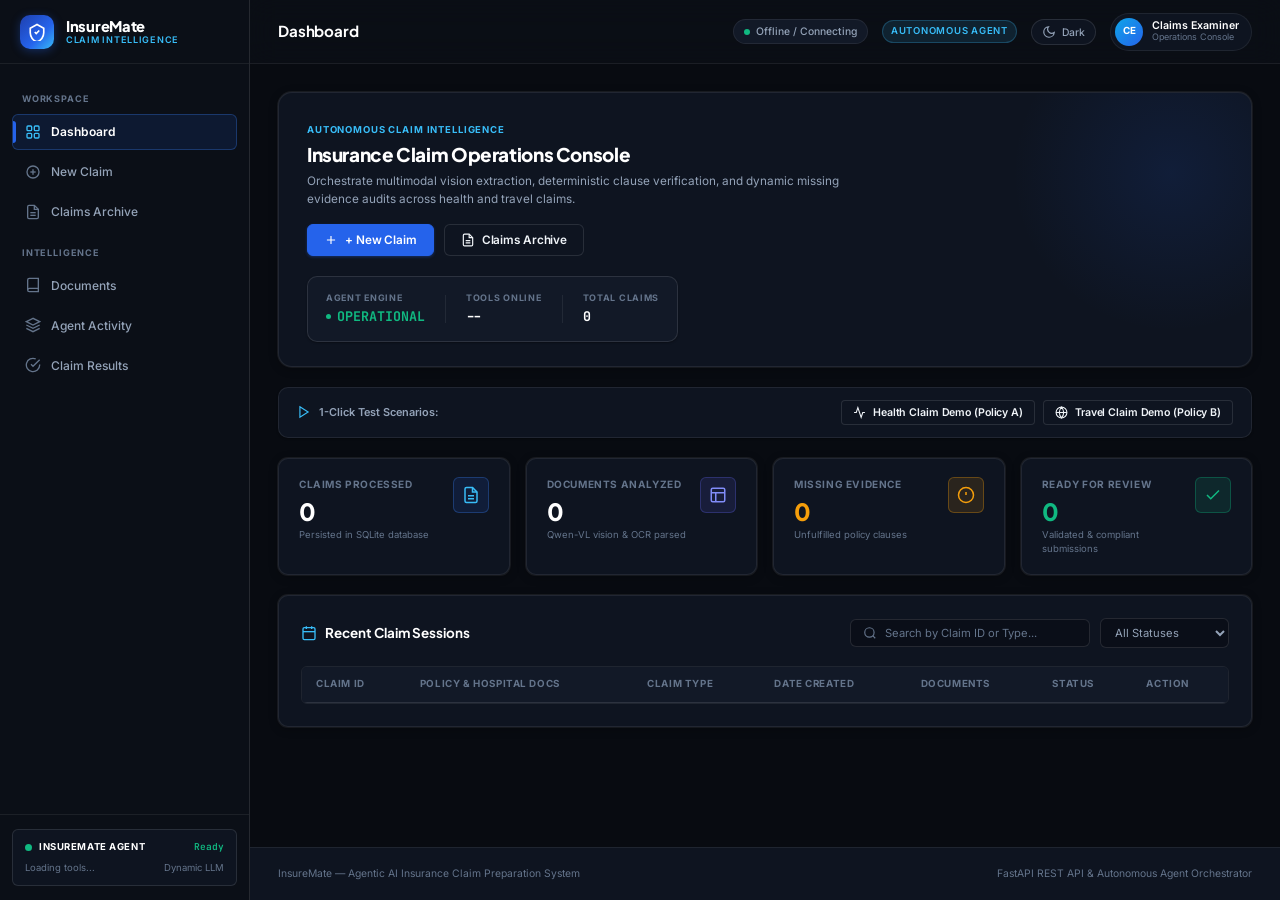
==== commit e3f61b85: "fix(backend): attach missing_count to report payload and sync static folder" ====
--- a/app/static/index.html
+++ b/app/static/index.html
@@ -1,30 +1,21 @@
 <!DOCTYPE html>
-<html lang="en">
+<html lang="en" data-theme="dark">
 <head>
   <meta charset="UTF-8">
   <meta name="viewport" content="width=device-width, initial-scale=1.0">
   <title>InsureMate — Autonomous Insurance Claim Intelligence Platform</title>
   
-  <!-- Inter & JetBrains Mono Fonts -->
+  <!-- Modern Typography: Plus Jakarta Sans, Inter, JetBrains Mono -->
   <link rel="preconnect" href="https://fonts.googleapis.com">
   <link rel="preconnect" href="https://fonts.gstatic.com" crossorigin>
-  <link href="https://fonts.googleapis.com/css2?family=Inter:wght@400;500;600;700&family=JetBrains+Mono:wght@400;500;600&display=swap" rel="stylesheet">
-
-  <!-- Relative Stylesheets -->
+  <link href="https://fonts.googleapis.com/css2?family=Inter:wght@400;500;600;700&family=Plus+Jakarta+Sans:wght@500;600;700;800&family=JetBrains+Mono:wght@400;500;600&display=swap" rel="stylesheet">
+
+  <!-- Core Design System & Component Stylesheets -->
   <link rel="stylesheet" href="css/style.css">
   <link rel="stylesheet" href="css/dashboard.css">
   <link rel="stylesheet" href="css/upload.css">
   <link rel="stylesheet" href="css/agent.css">
   <link rel="stylesheet" href="css/responsive.css">
-
-  <style>
-    /* Absolute SVG sizing guard */
-    svg { width: 15px; height: 15px; max-width: 18px; max-height: 18px; flex-shrink: 0; }
-    .logo-badge svg { width: 18px; height: 18px; }
-    .btn svg { width: 14px; height: 14px; }
-    .kpi-icon-badge svg { width: 16px; height: 16px; }
-    .dropzone-icon svg { width: 18px; height: 18px; }
-  </style>
 </head>
 <body>
   <div class="app-layout">
@@ -32,7 +23,7 @@
     <aside class="app-sidebar">
       <div class="sidebar-header">
         <div class="logo-badge">
-          <!-- Shield Concept -->
+          <!-- InsureMate Shield Icon -->
           <svg width="18" height="18" viewBox="0 0 24 24" fill="none" stroke="currentColor" stroke-width="2.2">
             <path d="M12 2L3 7v6c0 5.55 3.84 10.74 9 12 5.16-1.26 9-6.45 9-12V7l-9-5z"/>
             <polyline points="9 12 11 14 15 10"/>
@@ -47,44 +38,68 @@
       <nav class="sidebar-nav">
         <div class="nav-section-title">Workspace</div>
         <button class="nav-link active" data-view="dashboard" id="nav-btn-dashboard">
-          <svg width="15" height="15" viewBox="0 0 24 24" fill="none" stroke="currentColor" stroke-width="2"><rect x="3" y="3" width="7" height="7"/><rect x="14" y="3" width="7" height="7"/><rect x="14" y="14" width="7" height="7"/><rect x="3" y="14" width="7" height="7"/></svg>
+          <svg width="16" height="16" viewBox="0 0 24 24" fill="none" stroke="currentColor" stroke-width="2">
+            <rect x="3" y="3" width="7" height="7" rx="1.5"/>
+            <rect x="14" y="3" width="7" height="7" rx="1.5"/>
+            <rect x="14" y="14" width="7" height="7" rx="1.5"/>
+            <rect x="3" y="14" width="7" height="7" rx="1.5"/>
+          </svg>
           <span>Dashboard</span>
         </button>
 
         <button class="nav-link" data-view="new-claim" id="nav-btn-new-claim">
-          <svg width="15" height="15" viewBox="0 0 24 24" fill="none" stroke="currentColor" stroke-width="2"><circle cx="12" cy="12" r="10"/><line x1="12" y1="8" x2="12" y2="16"/><line x1="8" y1="12" x2="16" y2="12"/></svg>
+          <svg width="16" height="16" viewBox="0 0 24 24" fill="none" stroke="currentColor" stroke-width="2">
+            <circle cx="12" cy="12" r="9"/>
+            <line x1="12" y1="8" x2="12" y2="16"/>
+            <line x1="8" y1="12" x2="16" y2="12"/>
+          </svg>
           <span>New Claim</span>
         </button>
 
         <button class="nav-link" data-view="claims" id="nav-btn-claims">
-          <svg width="15" height="15" viewBox="0 0 24 24" fill="none" stroke="currentColor" stroke-width="2"><path d="M14 2H6a2 2 0 0 0-2 2v16a2 2 0 0 0 2 2h12a2 2 0 0 0 2-2V8z"/><polyline points="14 2 14 8 20 8"/><line x1="16" y1="13" x2="8" y2="13"/><line x1="16" y1="17" x2="8" y2="17"/></svg>
+          <svg width="16" height="16" viewBox="0 0 24 24" fill="none" stroke="currentColor" stroke-width="2">
+            <path d="M14 2H6a2 2 0 0 0-2 2v16a2 2 0 0 0 2 2h12a2 2 0 0 0 2-2V8z"/>
+            <polyline points="14 2 14 8 20 8"/>
+            <line x1="16" y1="13" x2="8" y2="13"/>
+            <line x1="16" y1="17" x2="8" y2="17"/>
+          </svg>
           <span>Claims Archive</span>
         </button>
 
-        <div class="nav-section-title">Analysis</div>
+        <div class="nav-section-title">Intelligence</div>
         <button class="nav-link" data-view="documents" id="nav-btn-documents">
-          <svg width="15" height="15" viewBox="0 0 24 24" fill="none" stroke="currentColor" stroke-width="2"><path d="M4 19.5A2.5 2.5 0 0 1 6.5 17H20"/><path d="M6.5 2H20v20H6.5A2.5 2.5 0 0 1 4 19.5v-15A2.5 2.5 0 0 1 6.5 2z"/></svg>
+          <svg width="16" height="16" viewBox="0 0 24 24" fill="none" stroke="currentColor" stroke-width="2">
+            <path d="M4 19.5A2.5 2.5 0 0 1 6.5 17H20"/>
+            <path d="M6.5 2H20v20H6.5A2.5 2.5 0 0 1 4 19.5v-15A2.5 2.5 0 0 1 6.5 2z"/>
+          </svg>
           <span>Documents</span>
         </button>
 
         <button class="nav-link" data-view="agent" id="nav-btn-agent">
-          <svg width="15" height="15" viewBox="0 0 24 24" fill="none" stroke="currentColor" stroke-width="2"><polygon points="12 2 2 7 12 12 22 7 12 2"/><polyline points="2 17 12 22 22 17"/><polyline points="2 12 12 17 22 12"/></svg>
+          <svg width="16" height="16" viewBox="0 0 24 24" fill="none" stroke="currentColor" stroke-width="2">
+            <polygon points="12 2 2 7 12 12 22 7 12 2"/>
+            <polyline points="2 17 12 22 22 17"/>
+            <polyline points="2 12 12 17 22 12"/>
+          </svg>
           <span>Agent Activity</span>
         </button>
 
         <button class="nav-link" data-view="results" id="nav-btn-results">
-          <svg width="15" height="15" viewBox="0 0 24 24" fill="none" stroke="currentColor" stroke-width="2"><path d="M22 11.08V12a10 10 0 1 1-5.93-9.14"/><polyline points="22 4 12 14.01 9 11.01"/></svg>
+          <svg width="16" height="16" viewBox="0 0 24 24" fill="none" stroke="currentColor" stroke-width="2">
+            <path d="M22 11.08V12a10 10 0 1 1-5.93-9.14"/>
+            <polyline points="22 4 12 14.01 9 11.01"/>
+          </svg>
           <span>Claim Results</span>
         </button>
       </nav>
 
-      <!-- Sidebar Footer with Live Agent Status -->
+      <!-- Sidebar Footer with Live Agent Status Ticker -->
       <div class="sidebar-footer">
         <div class="agent-status-panel">
           <div class="agent-status-top">
             <div class="agent-status-indicator">
               <div class="agent-pulse-dot" id="sidebar-agent-pulse"></div>
-              <span class="agent-panel-title">INSUREMATE AGENT</span>
+              <span class="agent-panel-title">InsureMate Agent</span>
             </div>
             <span class="agent-panel-state" id="sidebar-agent-state">Ready</span>
           </div>
@@ -102,7 +117,11 @@
       <header class="top-header">
         <div class="header-left">
           <button class="header-toggle-mobile" id="btn-mobile-sidebar-toggle" aria-label="Toggle navigation">
-            <svg width="18" height="18" viewBox="0 0 24 24" fill="none" stroke="currentColor" stroke-width="2"><line x1="3" y1="12" x2="21" y2="12"/><line x1="3" y1="6" x2="21" y2="6"/><line x1="3" y1="18" x2="21" y2="18"/></svg>
+            <svg width="18" height="18" viewBox="0 0 24 24" fill="none" stroke="currentColor" stroke-width="2">
+              <line x1="3" y1="12" x2="21" y2="12"/>
+              <line x1="3" y1="6" x2="21" y2="6"/>
+              <line x1="3" y1="18" x2="21" y2="18"/>
+            </svg>
           </button>
 
           <div class="header-view-title" id="header-view-title">
@@ -110,20 +129,34 @@
           </div>
 
           <div class="active-claim-pill" id="header-active-claim-pill" style="display: none;">
-            <span>Active Claim:</span>
+            <span>Active:</span>
             <strong id="header-active-claim-label">--</strong>
-            <button id="btn-clear-active-claim" title="Clear active claim selection" style="background:none; border:none; color:var(--text-muted); cursor:pointer; font-size:0.8rem; margin-left:4px;">✕</button>
+            <button id="btn-clear-active-claim" title="Clear active claim selection" class="btn-icon" style="padding: 2px;">
+              <svg width="12" height="12" viewBox="0 0 24 24" fill="none" stroke="currentColor" stroke-width="2.5"><line x1="18" y1="6" x2="6" y2="18"/><line x1="6" y1="6" x2="18" y2="18"/></svg>
+            </button>
           </div>
         </div>
 
         <div class="header-right">
           <div class="header-badge-status" id="header-system-status-pill">
-            <span style="font-size: 0.55rem; color: var(--emerald);">●</span>
+            <span class="agent-pulse-dot" style="width: 6px; height: 6px;"></span>
             <span id="header-system-status-text">Backend Connected</span>
           </div>
 
-          <span class="header-agentic-tag">Autonomous Agent Workflow</span>
-
+          <span class="header-agentic-tag">Autonomous Agent</span>
+
+          <!-- Dark / Light Theme Toggle -->
+          <button class="theme-toggle-btn" id="btn-theme-toggle" type="button" title="Switch Theme (Dark / Light)" aria-label="Toggle theme">
+            <span class="theme-icon theme-icon-dark" aria-hidden="true">
+              <svg width="14" height="14" viewBox="0 0 24 24" fill="none" stroke="currentColor" stroke-width="2"><path d="M21 12.79A9 9 0 1 1 11.21 3 7 7 0 0 0 21 12.79z"/></svg>
+            </span>
+            <span class="theme-icon theme-icon-light" aria-hidden="true">
+              <svg width="14" height="14" viewBox="0 0 24 24" fill="none" stroke="currentColor" stroke-width="2"><circle cx="12" cy="12" r="5"/><line x1="12" y1="1" x2="12" y2="3"/><line x1="12" y1="21" x2="12" y2="23"/><line x1="4.22" y1="4.22" x2="5.64" y2="5.64"/><line x1="18.36" y1="18.36" x2="19.78" y2="19.78"/><line x1="1" y1="12" x2="3" y2="12"/><line x1="21" y1="12" x2="23" y2="12"/><line x1="4.22" y1="19.78" x2="5.64" y2="18.36"/><line x1="18.36" y1="5.64" x2="19.78" y2="4.22"/></svg>
+            </span>
+            <span id="theme-mode-label">Dark</span>
+          </button>
+
+          <!-- User Badge -->
           <div class="user-badge">
             <div class="user-avatar">CE</div>
             <div class="user-meta">
@@ -159,12 +192,12 @@
               </div>
             </div>
 
-            <!-- Compact Live System Stats Box -->
+            <!-- Live Telemetry Widget -->
             <div class="hero-system-stats">
               <div class="system-stat-col">
                 <span class="system-stat-label">Agent Engine</span>
                 <span class="system-stat-val text-emerald">
-                  <span style="font-size: 0.55rem;">●</span> OPERATIONAL
+                  <span class="agent-pulse-dot" style="width: 5px; height: 5px;"></span> OPERATIONAL
                 </span>
               </div>
               <div class="system-stat-divider"></div>
@@ -180,12 +213,11 @@
             </div>
           </div>
 
-          <!-- Demo Scenarios Bar -->
+          <!-- 1-Click Evaluation Scenarios Bar -->
           <div class="demo-scenarios-bar">
             <div class="demo-bar-label">
               <svg width="14" height="14" viewBox="0 0 24 24" fill="none" stroke="currentColor" stroke-width="2"><polygon points="5 3 19 12 5 21 5 3"/></svg>
-              <span>1-Click Evaluation Scenarios:</span>
-              <span style="font-size: 0.72rem; color: var(--text-muted); font-weight: normal;">(Preloaded test documents & automated agent run)</span>
+              <span>1-Click Test Scenarios:</span>
             </div>
             <div class="demo-buttons-group">
               <button class="btn btn-secondary btn-sm" id="btn-dash-demo-health">
@@ -199,7 +231,7 @@
             </div>
           </div>
 
-          <!-- KPI Summary Cards -->
+          <!-- KPI Metric Cards Grid -->
           <div class="kpi-grid">
             <div class="kpi-card kpi-blue">
               <div class="kpi-content">
@@ -208,7 +240,7 @@
                 <div class="kpi-subtext">Persisted in SQLite database</div>
               </div>
               <div class="kpi-icon-badge">
-                <svg width="16" height="16" viewBox="0 0 24 24" fill="none" stroke="currentColor" stroke-width="2"><path d="M14 2H6a2 2 0 0 0-2 2v16a2 2 0 0 0 2 2h12a2 2 0 0 0 2-2V8z"/><polyline points="14 2 14 8 20 8"/><line x1="16" y1="13" x2="8" y2="13"/><line x1="16" y1="17" x2="8" y2="17"/></svg>
+                <svg width="18" height="18" viewBox="0 0 24 24" fill="none" stroke="currentColor" stroke-width="2"><path d="M14 2H6a2 2 0 0 0-2 2v16a2 2 0 0 0 2 2h12a2 2 0 0 0 2-2V8z"/><polyline points="14 2 14 8 20 8"/><line x1="16" y1="13" x2="8" y2="13"/><line x1="16" y1="17" x2="8" y2="17"/></svg>
               </div>
             </div>
 
@@ -219,7 +251,7 @@
                 <div class="kpi-subtext">Qwen-VL vision & OCR parsed</div>
               </div>
               <div class="kpi-icon-badge">
-                <svg width="16" height="16" viewBox="0 0 24 24" fill="none" stroke="currentColor" stroke-width="2"><rect x="3" y="3" width="18" height="18" rx="2" ry="2"/><line x1="3" y1="9" x2="21" y2="9"/><line x1="9" y1="21" x2="9" y2="9"/></svg>
+                <svg width="18" height="18" viewBox="0 0 24 24" fill="none" stroke="currentColor" stroke-width="2"><rect x="3" y="3" width="18" height="18" rx="2"/><line x1="3" y1="9" x2="21" y2="9"/><line x1="9" y1="21" x2="9" y2="9"/></svg>
               </div>
             </div>
 
@@ -230,7 +262,7 @@
                 <div class="kpi-subtext">Unfulfilled policy clauses</div>
               </div>
               <div class="kpi-icon-badge">
-                <svg width="16" height="16" viewBox="0 0 24 24" fill="none" stroke="currentColor" stroke-width="2"><circle cx="12" cy="12" r="10"/><line x1="12" y1="8" x2="12" y2="12"/><line x1="12" y1="16" x2="12.01" y2="16"/></svg>
+                <svg width="18" height="18" viewBox="0 0 24 24" fill="none" stroke="currentColor" stroke-width="2"><circle cx="12" cy="12" r="10"/><line x1="12" y1="8" x2="12" y2="12"/><line x1="12" y1="16" x2="12.01" y2="16"/></svg>
               </div>
             </div>
 
@@ -241,7 +273,7 @@
                 <div class="kpi-subtext">Validated & compliant submissions</div>
               </div>
               <div class="kpi-icon-badge">
-                <svg width="16" height="16" viewBox="0 0 24 24" fill="none" stroke="currentColor" stroke-width="2"><polyline points="20 6 9 17 4 12"/></svg>
+                <svg width="18" height="18" viewBox="0 0 24 24" fill="none" stroke="currentColor" stroke-width="2"><polyline points="20 6 9 17 4 12"/></svg>
               </div>
             </div>
           </div>
@@ -250,7 +282,7 @@
           <div class="card">
             <div class="card-header">
               <h3 class="card-title">
-                <svg width="15" height="15" viewBox="0 0 24 24" fill="none" stroke="currentColor" stroke-width="2"><rect x="3" y="4" width="18" height="18" rx="2" ry="2"/><line x1="16" y1="2" x2="16" y2="6"/><line x1="8" y1="2" x2="8" y2="6"/><line x1="3" y1="10" x2="21" y2="10"/></svg>
+                <svg width="16" height="16" viewBox="0 0 24 24" fill="none" stroke="currentColor" stroke-width="2"><rect x="3" y="4" width="18" height="18" rx="2"/><line x1="16" y1="2" x2="16" y2="6"/><line x1="8" y1="2" x2="8" y2="6"/><line x1="3" y1="10" x2="21" y2="10"/></svg>
                 <span>Recent Claim Sessions</span>
               </h3>
               <div class="table-controls">
@@ -259,7 +291,7 @@
                   <input type="text" id="dash-claims-search" placeholder="Search by Claim ID or Type...">
                 </div>
                 <div class="filter-group">
-                  <select class="select-input" id="dash-claims-filter">
+                  <select id="dash-claims-filter">
                     <option value="ALL">All Statuses</option>
                     <option value="RUNNING">Agent Running</option>
                     <option value="READY">Claim Ready</option>
@@ -276,7 +308,7 @@
                 <thead>
                   <tr>
                     <th>Claim ID</th>
-                    <th>Policy Reference</th>
+                    <th>Policy & Hospital Docs</th>
                     <th>Claim Type</th>
                     <th>Date Created</th>
                     <th>Documents</th>
@@ -303,7 +335,7 @@
             </div>
           </div>
 
-          <!-- 4-Stage Horizontal Progress Bar -->
+          <!-- 4-Stage Horizontal Stepper Wizard -->
           <div class="stepper-wizard">
             <div class="wizard-step active" id="wiz-step-1">
               <div class="wizard-step-num">01</div>
@@ -329,26 +361,21 @@
           <div class="card">
             <form id="claim-create-form">
               <!-- Step 1: Claim Information -->
-              <h4 style="font-size: 0.82rem; font-weight: 700; color: var(--accent); margin-bottom: 14px; text-transform: uppercase; letter-spacing: 0.07em;">
+              <h4 style="font-size: 0.8rem; font-weight: 700; color: var(--accent); margin-bottom: 14px; text-transform: uppercase; letter-spacing: 0.08em;">
                 Step 1: Incident & Claim Details
               </h4>
 
               <div class="form-grid">
-                <div style="grid-column: 1 / -1; display: flex; align-items: center; gap: 12px; background: rgba(56, 189, 248, 0.08); border: 1px solid rgba(56, 189, 248, 0.25); border-radius: 8px; padding: 12px 16px; margin-bottom: 6px;">
-                  <div style="font-size: 1.3rem;">✨</div>
-                  <div style="font-size: 0.82rem; color: #bae6fd; line-height: 1.45;">
-                    <strong>Zero Manual Entry for Policy Info:</strong> Policy Number, Insured Member Names, and Policy Coverage Period will be extracted automatically from your uploaded policy PDF via Qwen-VL Vision/OCR.
+                <!-- AI Vision notice banner -->
+                <div style="grid-column: 1 / -1; display: flex; align-items: center; gap: 12px; background: var(--accent-light); border: 1px solid rgba(56, 189, 248, 0.25); border-radius: var(--radius-sm); padding: 12px 16px; margin-bottom: 4px;">
+                  <svg width="18" height="18" viewBox="0 0 24 24" fill="none" stroke="currentColor" stroke-width="2" style="color: var(--accent); flex-shrink: 0;"><circle cx="12" cy="12" r="10"/><line x1="12" y1="16" x2="12" y2="12"/><line x1="12" y1="8" x2="12.01" y2="8"/></svg>
+                  <div style="font-size: 0.8rem; color: var(--text-primary); line-height: 1.45;">
+                    <strong>Document Architecture:</strong> Upload your active <strong>Insurance Policy</strong> (premium contract you hold) and your <strong>Hospital / Claim Document(s)</strong> (admission record, bills, medical receipts to redeem your insurance). Claim references, policy limits, and diagnosis amounts are extracted dynamically from your PDFs.
                   </div>
                 </div>
 
                 <div class="form-group">
-                  <label class="form-label" for="input-incident-date">Incident / Admission Date</label>
-                  <input type="date" id="input-incident-date" class="form-input">
-                  <span class="form-hint">Date of occurrence or hospital admission for policy coverage verification.</span>
-                </div>
-
-                <div class="form-group">
-                  <label class="form-label" for="select-claim-type">Claim Type</label>
+                  <label class="form-label" for="select-claim-type">Claim Category</label>
                   <select id="select-claim-type" class="form-select">
                     <option value="health">Health / Hospitalization</option>
                     <option value="travel">Travel / Baggage</option>
@@ -359,15 +386,15 @@
                 </div>
 
                 <div class="form-group">
-                  <label class="form-label" for="input-claim-number">Incident / Tracking Reference (Optional)</label>
-                  <input type="text" id="input-claim-number" class="form-input" placeholder="e.g. INC-2026-9515 (or leave blank)">
-                  <span class="form-hint">Leave blank to auto-generate a unique system Claim ID.</span>
-                </div>
-
-                <div class="form-group">
-                  <label class="form-label" for="input-incident-notes">Hospital / Incident Location (Optional)</label>
-                  <input type="text" id="input-incident-notes" class="form-input" placeholder="e.g. City Hospital, ER Admission">
-                  <span class="form-hint">Supplemental context for the agent's observation log.</span>
+                  <label class="form-label" for="input-incident-date">Incident / Hospital Admission Date (Optional)</label>
+                  <input type="date" id="input-incident-date" class="form-input">
+                  <span class="form-hint">Date of admission or occurrence (verified against policy coverage period).</span>
+                </div>
+
+                <div class="form-group full-width">
+                  <label class="form-label" for="input-incident-notes">Hospital / Facility Name & Location (Optional)</label>
+                  <input type="text" id="input-incident-notes" class="form-input" placeholder="e.g. Apollo Hospital, Inpatient Care, City ER">
+                  <span class="form-hint">Supplemental hospital context for the agent's observation log.</span>
                 </div>
 
                 <div class="form-group full-width">
@@ -380,76 +407,76 @@
               </div>
 
               <!-- Step 2: Documents Upload -->
-              <h4 style="font-size: 0.82rem; font-weight: 700; color: var(--accent); margin: 22px 0 14px; text-transform: uppercase; letter-spacing: 0.07em;">
+              <h4 style="font-size: 0.8rem; font-weight: 700; color: var(--accent); margin: 24px 0 14px; text-transform: uppercase; letter-spacing: 0.08em;">
                 Step 2: Upload Documents
               </h4>
 
               <div class="dropzones-container">
-                <!-- Dropzone 1: Policy Document -->
+                <!-- Dropzone 1: Insurance Policy Document -->
                 <div class="dropzone-wrapper">
                   <label class="form-label">
                     <span>Insurance Policy Document</span>
-                    <span style="font-size: 0.68rem; color: var(--accent);">PDF Format</span>
+                    <span style="font-size: 0.68rem; color: var(--accent);">Policy Premium Contract</span>
                   </label>
                   <div class="dropzone-box" id="policy-dropzone">
                     <input type="file" id="policy-file-input" accept=".pdf">
                     <div class="dropzone-icon">
                       <svg width="18" height="18" viewBox="0 0 24 24" fill="none" stroke="currentColor" stroke-width="2"><path d="M14 2H6a2 2 0 0 0-2 2v16a2 2 0 0 0 2 2h12a2 2 0 0 0 2-2V8z"/><polyline points="14 2 14 8 20 8"/><line x1="16" y1="13" x2="8" y2="13"/><line x1="16" y1="17" x2="8" y2="17"/></svg>
                     </div>
-                    <div class="dropzone-title">Upload Policy Document</div>
-                    <div class="dropzone-hint">Drag & drop policy PDF, or click to browse</div>
+                    <div class="dropzone-title">Insurance Policy Document</div>
+                    <div class="dropzone-hint">Contract/schedule PDF you hold & pay premium for (e.g. Policy.pdf)</div>
                   </div>
                   <div class="file-list" id="policy-files-list"></div>
                 </div>
 
-                <!-- Dropzone 2: Supporting Documents -->
+                <!-- Dropzone 2: Hospital / Claim Document(s) -->
                 <div class="dropzone-wrapper">
                   <label class="form-label">
-                    <span>Supporting Evidence</span>
-                    <span style="font-size: 0.68rem; color: var(--text-muted);">Hospital bills, discharge summaries</span>
+                    <span>Hospital / Claim Document(s)</span>
+                    <span style="font-size: 0.68rem; color: var(--emerald);">Bills & Medical Records</span>
                   </label>
                   <div class="dropzone-box" id="claim-dropzone">
                     <input type="file" id="claim-file-input" accept=".pdf" multiple>
                     <div class="dropzone-icon">
                       <svg width="18" height="18" viewBox="0 0 24 24" fill="none" stroke="currentColor" stroke-width="2"><path d="M4 19.5A2.5 2.5 0 0 1 6.5 17H20"/><path d="M6.5 2H20v20H6.5A2.5 2.5 0 0 1 4 19.5v-15A2.5 2.5 0 0 1 6.5 2z"/></svg>
                     </div>
-                    <div class="dropzone-title">Upload Supporting Files</div>
-                    <div class="dropzone-hint">Multiple PDF documents supported</div>
+                    <div class="dropzone-title">Upload Hospital / Claim Document(s)</div>
+                    <div class="dropzone-hint">Hospital bills, discharge summaries, receipts to redeem/avail insurance</div>
                   </div>
                   <div class="file-list" id="claim-files-list"></div>
                 </div>
               </div>
 
               <!-- Step 3: Review Summary & Execution Settings -->
-              <h4 style="font-size: 0.82rem; font-weight: 700; color: var(--accent); margin: 22px 0 14px; text-transform: uppercase; letter-spacing: 0.07em;">
+              <h4 style="font-size: 0.8rem; font-weight: 700; color: var(--accent); margin: 24px 0 14px; text-transform: uppercase; letter-spacing: 0.08em;">
                 Step 3: Review & Execution Settings
               </h4>
 
               <div class="review-summary-card">
                 <div class="review-summary-left">
                   <div class="review-meta-item">
-                    <span class="review-meta-label">Claim Reference</span>
-                    <span class="review-meta-val" id="review-claim-ref">Auto-Generated</span>
+                    <span class="review-meta-label">Claim Document Reference</span>
+                    <span class="review-meta-val" id="review-claim-ref">Awaiting Hospital Document</span>
                   </div>
                   <div class="review-meta-item">
-                    <span class="review-meta-label">Type</span>
+                    <span class="review-meta-label">Claim Category</span>
                     <span class="review-meta-val" id="review-claim-type">Health</span>
                   </div>
                   <div class="review-meta-item">
-                    <span class="review-meta-label">Policy Attached</span>
+                    <span class="review-meta-label">Insurance Policy Contract</span>
                     <span class="review-meta-val" id="review-policy-status">None</span>
                   </div>
                   <div class="review-meta-item">
-                    <span class="review-meta-label">Supporting Files</span>
-                    <span class="review-meta-val" id="review-files-count">0 files</span>
+                    <span class="review-meta-label">Hospital Document(s)</span>
+                    <span class="review-meta-val" id="review-files-count">0 file(s)</span>
                   </div>
                 </div>
                 <span class="badge badge-processing">Ready to Orchestrate</span>
               </div>
 
-              <!-- Execution Options -->
+              <!-- Advanced Settings -->
               <div class="advanced-settings-box" style="margin-top: 14px;">
-                <div style="display: grid; grid-template-columns: repeat(auto-fit, minmax(200px, 1fr)); gap: 16px;">
+                <div style="display: grid; grid-template-columns: repeat(auto-fit, minmax(220px, 1fr)); gap: 14px;">
                   <label class="setting-toggle-item">
                     <input type="checkbox" id="check-offline-mode" checked>
                     <div>
@@ -465,16 +492,11 @@
                       <span class="setting-desc">Execute autonomous analysis upon creation</span>
                     </div>
                   </label>
-
-                  <div class="form-group" style="margin: 0;">
-                    <label class="form-label" for="input-max-pages" style="font-size: 0.72rem;">Max Pages per PDF</label>
-                    <input type="number" id="input-max-pages" class="form-input" value="3" min="1" max="10" style="padding: 4px 8px;">
-                  </div>
-                </div>
-              </div>
-
-              <!-- Form Actions -->
-              <div class="form-actions-bar" style="margin-top: 20px; display: flex; justify-content: flex-end; gap: 10px;">
+                </div>
+              </div>
+
+              <!-- Form Actions Bar -->
+              <div style="margin-top: 20px; display: flex; justify-content: flex-end; gap: 10px;">
                 <button type="button" class="btn btn-secondary" id="btn-reset-form">
                   <span>Reset Form</span>
                 </button>
@@ -510,7 +532,7 @@
           <div class="card">
             <div class="card-header">
               <h3 class="card-title">
-                <svg width="15" height="15" viewBox="0 0 24 24" fill="none" stroke="currentColor" stroke-width="2"><path d="M14 2H6a2 2 0 0 0-2 2v16a2 2 0 0 0 2 2h12a2 2 0 0 0 2-2V8z"/><polyline points="14 2 14 8 20 8"/></svg>
+                <svg width="16" height="16" viewBox="0 0 24 24" fill="none" stroke="currentColor" stroke-width="2"><path d="M14 2H6a2 2 0 0 0-2 2v16a2 2 0 0 0 2 2h12a2 2 0 0 0 2-2V8z"/><polyline points="14 2 14 8 20 8"/></svg>
                 <span>All Claim Sessions</span>
               </h3>
               <div class="table-controls">
@@ -519,7 +541,7 @@
                   <input type="text" id="claims-page-search" placeholder="Filter by Claim ID or Type...">
                 </div>
                 <div class="filter-group">
-                  <select class="select-input" id="claims-page-filter">
+                  <select id="claims-page-filter">
                     <option value="ALL">All Statuses</option>
                     <option value="RUNNING">Agent Running</option>
                     <option value="READY">Ready</option>
@@ -536,7 +558,7 @@
                 <thead>
                   <tr>
                     <th>Claim ID</th>
-                    <th>Policy Reference</th>
+                    <th>Policy & Hospital Docs</th>
                     <th>Claim Type</th>
                     <th>Created At</th>
                     <th>Documents</th>
@@ -560,9 +582,6 @@
             <div class="page-title-group">
               <h2>Extracted Document Intelligence</h2>
               <p>Page-by-page vision classification, extracted entity fields, and policy clauses.</p>
-            </div>
-            <div class="header-right-meta" id="docs-active-claim-pill">
-              <!-- Active claim indicator -->
             </div>
           </div>
 
@@ -597,7 +616,7 @@
           <div class="execution-banner">
             <div class="banner-left">
               <div class="agent-icon-badge">
-                <svg width="18" height="18" viewBox="0 0 24 24" fill="none" stroke="currentColor" stroke-width="2"><circle cx="12" cy="12" r="10"/><polyline points="12 6 12 12 16 14"/></svg>
+                <svg width="20" height="20" viewBox="0 0 24 24" fill="none" stroke="currentColor" stroke-width="2"><circle cx="12" cy="12" r="10"/><polyline points="12 6 12 12 16 14"/></svg>
               </div>
               <div class="banner-title-group">
                 <h3>Autonomous Agent Operations Console</h3>
@@ -629,7 +648,7 @@
           <div class="stepper-container">
             <div class="stepper-header">
               <div class="stepper-title">
-                <svg width="15" height="15" viewBox="0 0 24 24" fill="none" stroke="currentColor" stroke-width="2"><polyline points="22 12 18 12 15 21 9 3 6 12 2 12"/></svg>
+                <svg width="16" height="16" viewBox="0 0 24 24" fill="none" stroke="currentColor" stroke-width="2"><polyline points="22 12 18 12 15 21 9 3 6 12 2 12"/></svg>
                 <span>Observed Execution Sequence (LLM Tool Invocations)</span>
               </div>
               <span style="font-size: 0.72rem; color: var(--text-muted);">
@@ -647,7 +666,7 @@
           <div class="agent-tools-panel">
             <div class="agent-tools-header">
               <div class="agent-tools-title">
-                <svg width="14" height="14" viewBox="0 0 24 24" fill="none" stroke="currentColor" stroke-width="2"><rect x="2" y="7" width="20" height="14" rx="2" ry="2"/><path d="M16 21V5a2 2 0 0 0-2-2h-4a2 2 0 0 0-2 2v16"/></svg>
+                <svg width="16" height="16" viewBox="0 0 24 24" fill="none" stroke="currentColor" stroke-width="2"><rect x="2" y="7" width="20" height="14" rx="2"/><path d="M16 21V5a2 2 0 0 0-2-2h-4a2 2 0 0 0-2 2v16"/></svg>
                 <span>Agent Capability Catalog (Discovered via /api/tools)</span>
               </div>
               <span class="badge badge-neutral" id="agent-tools-count-badge">Discovering tools...</span>
@@ -659,11 +678,11 @@
             </div>
           </div>
 
-          <!-- Dynamic Decision & Reasoning Workspace (2x2 Grid) -->
+          <!-- Dynamic Decision & Reasoning Workspace -->
           <div class="decision-card">
             <div class="card-header" style="margin-bottom: 14px;">
               <h3 class="card-title">
-                <svg width="15" height="15" viewBox="0 0 24 24" fill="none" stroke="currentColor" stroke-width="2"><polygon points="12 2 2 7 12 12 22 7 12 2"/><polyline points="2 17 12 22 22 17"/><polyline points="2 12 12 17 22 12"/></svg>
+                <svg width="16" height="16" viewBox="0 0 24 24" fill="none" stroke="currentColor" stroke-width="2"><polygon points="12 2 2 7 12 12 22 7 12 2"/><polyline points="2 17 12 22 22 17"/><polyline points="2 12 12 17 22 12"/></svg>
                 <span>Dynamic Agent Decision & Observation Workspace</span>
               </h3>
             </div>
@@ -715,7 +734,7 @@
           <div class="card timeline-card">
             <div class="timeline-header-main">
               <h3 class="card-title">
-                <svg width="15" height="15" viewBox="0 0 24 24" fill="none" stroke="currentColor" stroke-width="2"><circle cx="12" cy="12" r="10"/><polyline points="12 6 12 12 16 14"/></svg>
+                <svg width="16" height="16" viewBox="0 0 24 24" fill="none" stroke="currentColor" stroke-width="2"><circle cx="12" cy="12" r="10"/><polyline points="12 6 12 12 16 14"/></svg>
                 <span>Chronological Tool Execution Trace</span>
               </h3>
               <span style="font-size: 0.72rem; color: var(--text-muted);">
@@ -732,16 +751,16 @@
         <!-- VIEW 6: CLAIM RESULTS (FINAL READINESS ASSESSMENT) -->
         <!-- ================================================================ -->
         <section class="view-section" id="view-results">
-          <!-- Assessment Banner -->
+          <!-- Assessment Verdict Banner -->
           <div class="card" id="results-verdict-banner" style="margin-bottom: 20px;">
             <div style="display: flex; align-items: center; justify-content: space-between; flex-wrap: wrap; gap: 16px;">
               <div style="display: flex; align-items: center; gap: 16px;">
-                <div id="results-verdict-icon" style="font-size: 2.2rem; font-weight: 700; color: var(--emerald);">✓</div>
+                <div id="results-verdict-icon" style="font-size: 2rem; font-weight: 700; color: var(--emerald);">✓</div>
                 <div>
                   <div style="font-size: 0.68rem; font-weight: 700; text-transform: uppercase; letter-spacing: 0.08em; color: var(--text-muted);">
                     CLAIM READINESS ASSESSMENT
                   </div>
-                  <h2 id="results-verdict-title" style="font-size: 1.35rem; font-weight: 700; color: #FFFFFF; margin: 2px 0 4px;">
+                  <h2 id="results-verdict-title" style="font-size: 1.35rem; font-weight: 800; color: var(--text-heading); margin: 2px 0 4px;">
                     CLAIM READY
                   </h2>
                   <p id="results-verdict-desc" style="font-size: 0.82rem; color: var(--text-muted); max-width: 680px;">
@@ -768,7 +787,7 @@
                 <div class="kpi-subtext">Submitted files</div>
               </div>
               <div class="kpi-icon-badge">
-                <svg width="15" height="15" viewBox="0 0 24 24" fill="none" stroke="currentColor" stroke-width="2"><path d="M14 2H6a2 2 0 0 0-2 2v16a2 2 0 0 0 2 2h12a2 2 0 0 0 2-2V8z"/><polyline points="14 2 14 8 20 8"/></svg>
+                <svg width="18" height="18" viewBox="0 0 24 24" fill="none" stroke="currentColor" stroke-width="2"><path d="M14 2H6a2 2 0 0 0-2 2v16a2 2 0 0 0 2 2h12a2 2 0 0 0 2-2V8z"/><polyline points="14 2 14 8 20 8"/></svg>
               </div>
             </div>
 
@@ -779,7 +798,7 @@
                 <div class="kpi-subtext">Passed structure check</div>
               </div>
               <div class="kpi-icon-badge">
-                <svg width="15" height="15" viewBox="0 0 24 24" fill="none" stroke="currentColor" stroke-width="2"><polyline points="20 6 9 17 4 12"/></svg>
+                <svg width="18" height="18" viewBox="0 0 24 24" fill="none" stroke="currentColor" stroke-width="2"><polyline points="20 6 9 17 4 12"/></svg>
               </div>
             </div>
 
@@ -790,7 +809,7 @@
                 <div class="kpi-subtext">Unfulfilled policy clauses</div>
               </div>
               <div class="kpi-icon-badge">
-                <svg width="15" height="15" viewBox="0 0 24 24" fill="none" stroke="currentColor" stroke-width="2"><circle cx="12" cy="12" r="10"/><line x1="12" y1="8" x2="12" y2="12"/><line x1="12" y1="16" x2="12.01" y2="16"/></svg>
+                <svg width="18" height="18" viewBox="0 0 24 24" fill="none" stroke="currentColor" stroke-width="2"><circle cx="12" cy="12" r="10"/><line x1="12" y1="8" x2="12" y2="12"/><line x1="12" y1="16" x2="12.01" y2="16"/></svg>
               </div>
             </div>
 
@@ -801,7 +820,7 @@
                 <div class="kpi-subtext">Coverage window audit</div>
               </div>
               <div class="kpi-icon-badge">
-                <svg width="15" height="15" viewBox="0 0 24 24" fill="none" stroke="currentColor" stroke-width="2"><path d="M12 22s8-4 8-10V5l-8-3-8 3v7c0 6 8 10 8 10z"/></svg>
+                <svg width="18" height="18" viewBox="0 0 24 24" fill="none" stroke="currentColor" stroke-width="2"><path d="M12 22s8-4 8-10V5l-8-3-8 3v7c0 6 8 10 8 10z"/></svg>
               </div>
             </div>
           </div>
@@ -819,15 +838,15 @@
 
             <!-- Tab 1: Overview Summary -->
             <div class="results-tab-pane active" id="tab-overview">
-              <div style="background: #09101E; border: 1px solid var(--border-subtle); border-radius: var(--radius-sm); padding: 18px; margin-bottom: 16px;">
-                <h4 style="font-size: 0.88rem; font-weight: 600; color: #FFFFFF; margin-bottom: 8px;">Claim Executive Summary</h4>
+              <div style="background: var(--bg-elevated); border: 1px solid var(--border-subtle); border-radius: var(--radius-sm); padding: 18px; margin-bottom: 16px;">
+                <h4 style="font-size: 0.88rem; font-weight: 700; color: var(--text-heading); margin-bottom: 8px;">Claim Executive Summary</h4>
                 <p id="results-overview-summary-text" style="font-size: 0.82rem; color: var(--text-secondary); line-height: 1.5;">
                   Select a claim or execute the InsureMate Agent to view the comprehensive synthesis.
                 </p>
               </div>
 
-              <div style="background: #09101E; border: 1px solid var(--border-subtle); border-radius: var(--radius-sm); padding: 18px;">
-                <h4 style="font-size: 0.88rem; font-weight: 600; color: #FFFFFF; margin-bottom: 8px;">Action Items & Recommendations</h4>
+              <div style="background: var(--bg-elevated); border: 1px solid var(--border-subtle); border-radius: var(--radius-sm); padding: 18px;">
+                <h4 style="font-size: 0.88rem; font-weight: 700; color: var(--text-heading); margin-bottom: 8px;">Action Items & Recommendations</h4>
                 <ul id="results-action-items-list" class="action-checklist">
                   <li style="color: var(--text-muted);">No action items recorded.</li>
                 </ul>
@@ -856,7 +875,7 @@
 
             <!-- Tab 3: Validity & Dates -->
             <div class="results-tab-pane" id="tab-validity-math">
-              <div style="background: #09101E; padding: 16px 18px; border-radius: var(--radius-sm); border: 1px solid var(--border-subtle); margin-bottom: 16px; display: flex; align-items: center; justify-content: space-between; flex-wrap: wrap; gap: 12px;">
+              <div style="background: var(--bg-elevated); padding: 16px 18px; border-radius: var(--radius-sm); border: 1px solid var(--border-subtle); margin-bottom: 16px; display: flex; align-items: center; justify-content: space-between; flex-wrap: wrap; gap: 12px;">
                 <div>
                   <div style="font-size: 0.68rem; text-transform: uppercase; color: var(--text-muted); font-weight: 600;">Active Policy Period</div>
                   <div style="font-size: 0.95rem; font-weight: 700; color: var(--accent); font-family: var(--font-mono);" id="validity-policy-dates">
@@ -889,8 +908,8 @@
 
             <!-- Tab 6: Technical Details (Raw JSON) -->
             <div class="results-tab-pane" id="tab-raw-state">
-              <div style="background: #060B14; border: 1px solid var(--border-subtle); border-radius: var(--radius-sm); padding: 14px; overflow-x: auto;">
-                <pre id="claim-raw-json-code" style="margin: 0; font-family: var(--font-mono); font-size: 0.72rem; color: #E2E8F0; max-height: 500px; overflow-y: auto;">
+              <div style="background: var(--code-bg); border: 1px solid var(--code-border); border-radius: var(--radius-sm); padding: 14px; overflow-x: auto;">
+                <pre id="claim-raw-json-code" style="margin: 0; font-family: var(--font-mono); font-size: 0.72rem; color: var(--text-primary); max-height: 500px; overflow-y: auto;">
 // Raw claim session state will appear here
                 </pre>
               </div>
@@ -955,7 +974,7 @@
       </div>
       <div class="modal-body">
         <p style="color: var(--text-secondary); font-size: 0.84rem; line-height: 1.5;">
-          Are you sure you want to delete claim <strong id="delete-claim-id-label" style="color: #FFFFFF;">--</strong>?
+          Are you sure you want to delete claim <strong id="delete-claim-id-label" style="color: var(--text-heading);">--</strong>?
           This action will permanently remove the claim record and uploaded documents.
         </p>
       </div>
@@ -970,14 +989,14 @@
   <div class="toast-container" id="toast-container"></div>
 
   <!-- Application Logic Modules -->
-  <script src="js/utils.js"></script>
-  <script src="js/api.js"></script>
-  <script src="js/state.js"></script>
-  <script src="js/dashboard.js"></script>
-  <script src="js/upload.js"></script>
-  <script src="js/agent.js"></script>
-  <script src="js/documents.js"></script>
-  <script src="js/claim.js"></script>
-  <script src="js/app.js"></script>
+  <script src="js/utils.js?v=2.1"></script>
+  <script src="js/api.js?v=2.1"></script>
+  <script src="js/state.js?v=2.1"></script>
+  <script src="js/dashboard.js?v=2.1"></script>
+  <script src="js/upload.js?v=2.1"></script>
+  <script src="js/agent.js?v=2.1"></script>
+  <script src="js/documents.js?v=2.1"></script>
+  <script src="js/claim.js?v=2.1"></script>
+  <script src="js/app.js?v=2.1"></script>
 </body>
 </html>
--- a/app/static/css/style.css
+++ b/app/static/css/style.css
@@ -1,140 +1,263 @@
 /* frontend/css/style.css
-   InsureMate — Autonomous Insurance Claim Intelligence Platform
-   Premium Dark Enterprise UI Design System (Linear / Vercel / Stripe aesthetic)
-   Sophisticated dark palette, crisp borders, compact typography, accessible micro-interactions
+   InsureMate — Enterprise Autonomous Insurance Claim Intelligence Platform
+   Minimal, High-Precision Design System: Obsidian Dark & Ceramic Light
+   Linear / Stripe / Vercel / Antigravity Aesthetic
 */
 
+/* ==========================================================================
+   1. DESIGN TOKENS & DUAL-THEME ENGINE
+   ========================================================================== */
+
+:root,
+html[data-theme="dark"] {
+  /* Color Canvas */
+  --bg-canvas: #080B11;
+  --bg-body: #080B11;
+  --bg-sidebar: #0B0F17;
+  --bg-header: rgba(11, 15, 23, 0.82);
+  --bg-card: #0E1420;
+  --bg-card-hover: #131B2B;
+  --bg-elevated: #121927;
+  --bg-input: #0A0E18;
+  --bg-subtle: #0B101C;
+  --bg-card-subtle: #0C121F;
+
+  /* Precision Micro-Borders */
+  --border-subtle: rgba(255, 255, 255, 0.07);
+  --border-default: rgba(255, 255, 255, 0.11);
+  --border-card: rgba(255, 255, 255, 0.08);
+  --border-hover: rgba(255, 255, 255, 0.18);
+  --border-focus: #3B82F6;
+
+  /* Typography */
+  --text-heading: #FFFFFF;
+  --text-primary: #F1F5F9;
+  --text-secondary: #94A3B8;
+  --text-muted: #64748B;
+  --text-subtle: #475569;
+  --text-highlight: #FFFFFF;
+
+  /* Brand Accents */
+  --primary: #2563EB;
+  --primary-hover: #3B82F6;
+  --primary-light: rgba(37, 99, 235, 0.12);
+  --primary-border: rgba(59, 130, 246, 0.3);
+  --brand-glow: 0 0 24px rgba(37, 99, 235, 0.25);
+
+  --accent: #38BDF8;
+  --accent-light: rgba(56, 189, 248, 0.12);
+  --cyan: #06B6D4;
+  --cyan-light: rgba(6, 182, 212, 0.12);
+  --cyan-border: rgba(6, 182, 212, 0.28);
+
+  /* Semantic Status */
+  --emerald: #10B981;
+  --emerald-light: rgba(16, 185, 129, 0.12);
+  --emerald-border: rgba(16, 185, 129, 0.3);
+  --badge-ready-text: #34D399;
+
+  --amber: #F59E0B;
+  --amber-light: rgba(245, 158, 11, 0.12);
+  --amber-border: rgba(245, 158, 11, 0.3);
+  --badge-warning-text: #FBBF24;
+
+  --rose: #EF4444;
+  --rose-light: rgba(239, 68, 68, 0.12);
+  --rose-border: rgba(239, 68, 68, 0.3);
+  --badge-error-text: #F87171;
+
+  --badge-running-text: var(--accent);
+
+  /* Code & Syntax */
+  --code-bg: #070B13;
+  --code-border: rgba(255, 255, 255, 0.08);
+  --scrollbar-thumb: #1E293B;
+  --scrollbar-thumb-hover: #334155;
+
+  /* Depth Shadows */
+  --shadow-sm: 0 1px 2px rgba(0, 0, 0, 0.35);
+  --shadow-card: 0 2px 10px rgba(0, 0, 0, 0.3), 0 0 0 1px var(--border-card);
+  --shadow-md: 0 8px 24px -4px rgba(0, 0, 0, 0.45), 0 0 0 1px var(--border-hover);
+  --shadow-lg: 0 16px 40px -8px rgba(0, 0, 0, 0.6), 0 0 0 1px rgba(59, 130, 246, 0.25);
+  --glass-blur: blur(14px);
+}
+
+html[data-theme="light"] {
+  /* Color Canvas */
+  --bg-canvas: #F8FAFC;
+  --bg-body: #F8FAFC;
+  --bg-sidebar: #FFFFFF;
+  --bg-header: rgba(255, 255, 255, 0.88);
+  --bg-card: #FFFFFF;
+  --bg-card-hover: #F8FAFC;
+  --bg-elevated: #F1F5F9;
+  --bg-input: #FFFFFF;
+  --bg-subtle: #F8FAFC;
+  --bg-card-subtle: #F1F5F9;
+
+  /* Precision Micro-Borders */
+  --border-subtle: rgba(15, 23, 42, 0.07);
+  --border-default: rgba(15, 23, 42, 0.12);
+  --border-card: #E2E8F0;
+  --border-hover: #CBD5E1;
+  --border-focus: #2563EB;
+
+  /* Typography */
+  --text-heading: #0F172A;
+  --text-primary: #1E293B;
+  --text-secondary: #475569;
+  --text-muted: #64748B;
+  --text-subtle: #94A3B8;
+  --text-highlight: #0F172A;
+
+  /* Brand Accents */
+  --primary: #2563EB;
+  --primary-hover: #1D4ED8;
+  --primary-light: rgba(37, 99, 235, 0.08);
+  --primary-border: rgba(37, 99, 235, 0.25);
+  --brand-glow: 0 0 20px rgba(37, 99, 235, 0.15);
+
+  --accent: #0284C7;
+  --accent-light: rgba(2, 132, 199, 0.08);
+  --cyan: #0891B2;
+  --cyan-light: rgba(8, 145, 178, 0.08);
+  --cyan-border: rgba(8, 145, 178, 0.22);
+
+  /* Semantic Status */
+  --emerald: #059669;
+  --emerald-light: rgba(5, 150, 105, 0.09);
+  --emerald-border: rgba(5, 150, 105, 0.25);
+  --badge-ready-text: #065F46;
+
+  --amber: #D97706;
+  --amber-light: rgba(217, 119, 6, 0.09);
+  --amber-border: rgba(217, 119, 6, 0.25);
+  --badge-warning-text: #92400E;
+
+  --rose: #E11D48;
+  --rose-light: rgba(225, 29, 72, 0.09);
+  --rose-border: rgba(225, 29, 72, 0.25);
+  --badge-error-text: #9F1239;
+
+  --badge-running-text: #1D4ED8;
+
+  /* Code & Syntax */
+  --code-bg: #F8FAFC;
+  --code-border: #E2E8F0;
+  --scrollbar-thumb: #CBD5E1;
+  --scrollbar-thumb-hover: #94A3B8;
+
+  /* Depth Shadows */
+  --shadow-sm: 0 1px 3px rgba(0, 0, 0, 0.05);
+  --shadow-card: 0 1px 3px rgba(0, 0, 0, 0.06), 0 0 0 1px #E2E8F0;
+  --shadow-md: 0 4px 14px -2px rgba(0, 0, 0, 0.08), 0 0 0 1px #CBD5E1;
+  --shadow-lg: 0 12px 28px -4px rgba(0, 0, 0, 0.12), 0 0 0 1px rgba(37, 99, 235, 0.2);
+  --glass-blur: blur(14px);
+}
+
 :root {
-  /* Core Dark Theme Surfaces */
-  --bg-body: #070D18;          /* Deepest canvas */
-  --bg-sidebar: #0B1324;       /* Structural sidebar */
-  --bg-header: #0B1324;        /* Sticky header */
-  --bg-card: #0D1626;          /* Primary cards */
-  --bg-card-hover: #121E33;    /* Subtle hover elevation */
-  --bg-elevated: #152238;       /* Elevated surfaces & panels */
-  --bg-input: #09101E;         /* Recessed inputs */
-  --bg-subtle: #0E182A;        /* Secondary containers */
-
-  /* Precision Micro-Borders */
-  --border-subtle: #1A263D;     /* Standard separator */
-  --border-card: #1E2D44;       /* Card outline */
-  --border-focus: #3B82F6;      /* Electric blue focus */
-  --border-hover: #2B3D5B;      /* Interactive border hover */
-
-  /* Typography Colors */
-  --text-primary: #F8FAFC;      /* Pure high-contrast heading/body */
-  --text-secondary: #CBD5E1;    /* Standard content text */
-  --text-muted: #94A3B8;        /* Metadata & descriptions */
-  --text-subtle: #64748B;       /* Micro-captions & inactive states */
-
-  /* Electric & Professional Accents */
-  --primary: #2563EB;           /* Core brand blue */
-  --primary-hover: #3B82F6;     /* Bright hover blue */
-  --primary-light: rgba(37, 99, 235, 0.15); /* Tinted background */
-  --primary-border: rgba(59, 130, 246, 0.35);
-
-  --accent: #38BDF8;            /* Sky blue highlight */
-  --cyan: #06B6D4;              /* Sparse agent cyan */
-  --cyan-light: rgba(6, 182, 212, 0.12);
-  --cyan-border: rgba(6, 182, 212, 0.3);
-
-  /* Semantic Status Palette */
-  --emerald: #10B981;           /* Ready / Success / Valid */
-  --emerald-light: rgba(16, 185, 129, 0.14);
-  --emerald-border: rgba(16, 185, 129, 0.35);
-
-  --amber: #F59E0B;             /* Action Required / Missing / Warning */
-  --amber-light: rgba(245, 158, 11, 0.14);
-  --amber-border: rgba(245, 158, 11, 0.35);
-
-  --rose: #EF4444;              /* Failed / Invalid / Error */
-  --rose-light: rgba(239, 68, 68, 0.14);
-  --rose-border: rgba(239, 68, 68, 0.35);
-
-  /* Legacy aliases for internal components */
-  --navy: #F8FAFC;
-  --emerald-primary: var(--emerald);
-  --amber-primary: var(--amber);
-  --rose-primary: var(--rose);
-  --cyan-primary: var(--accent);
-  --text-highlight: #FFFFFF;
-
-  /* Typography */
-  --font-sans: 'Inter', system-ui, -apple-system, BlinkMacSystemFont, 'Segoe UI', Roboto, sans-serif;
-  --font-mono: 'JetBrains Mono', 'SFMono-Regular', Menlo, Monaco, Consolas, monospace;
-
-  /* Geometry & Radii */
-  --sidebar-w: 252px;
-  --header-h: 60px;
+  --sidebar-w: 250px;
+  --header-h: 64px;
+  --font-sans: 'Inter', -apple-system, BlinkMacSystemFont, 'Segoe UI', Roboto, sans-serif;
+  --font-display: 'Plus Jakarta Sans', var(--font-sans);
+  --font-mono: 'JetBrains Mono', 'SF Mono', Consolas, monospace;
+
+  --radius-xs: 4px;
   --radius-sm: 6px;
-  --radius-md: 8px;
-  --radius-lg: 12px;
-
-  /* Shadows (Restrained Dark Depth) */
-  --shadow-sm: 0 1px 2px 0 rgba(0, 0, 0, 0.35);
-  --shadow-card: 0 2px 8px 0 rgba(0, 0, 0, 0.4), 0 0 0 1px var(--border-card);
-  --shadow-md: 0 6px 16px -2px rgba(0, 0, 0, 0.5), 0 0 0 1px var(--border-hover);
-  --shadow-lg: 0 12px 28px -4px rgba(0, 0, 0, 0.65), 0 0 0 1px rgba(59, 130, 246, 0.2);
-
-  /* Timing */
-  --tr-fast: 0.15s ease;
-  --tr-normal: 0.2s cubic-bezier(0.16, 1, 0.3, 1);
-}
-
-/* Base Reset */
+  --radius-md: 10px;
+  --radius-lg: 14px;
+  --radius-xl: 20px;
+  --radius-full: 9999px;
+
+  --transition-fast: 150ms cubic-bezier(0.16, 1, 0.3, 1);
+  --transition-base: 220ms cubic-bezier(0.16, 1, 0.3, 1);
+}
+
+/* ==========================================================================
+   2. GLOBAL RESET & BASE STYLES
+   ========================================================================== */
+
 *, *::before, *::after {
   box-sizing: border-box;
   margin: 0;
   padding: 0;
 }
 
-html, body {
-  min-height: 100vh;
+html {
+  font-size: 14px;
+  -webkit-font-smoothing: antialiased;
+  -moz-osx-font-smoothing: grayscale;
+  text-rendering: optimizeLegibility;
+  scroll-behavior: smooth;
+}
+
+body {
   background-color: var(--bg-body);
   color: var(--text-primary);
   font-family: var(--font-sans);
-  font-size: 13.5px;
   line-height: 1.5;
-  -webkit-font-smoothing: antialiased;
-  -moz-osx-font-smoothing: grayscale;
+  min-height: 100vh;
   overflow-x: hidden;
-}
-
-/* Custom Scrollbars */
+  transition: background-color var(--transition-base), color var(--transition-base);
+}
+
+/* Scrollbar Customization */
 ::-webkit-scrollbar {
   width: 6px;
   height: 6px;
 }
 ::-webkit-scrollbar-track {
-  background: var(--bg-body);
+  background: transparent;
 }
 ::-webkit-scrollbar-thumb {
-  background: #1E2D44;
-  border-radius: 4px;
+  background: var(--scrollbar-thumb);
+  border-radius: 999px;
 }
 ::-webkit-scrollbar-thumb:hover {
-  background: #2E4366;
-}
-
-/* Guard inline SVG sizing */
+  background: var(--scrollbar-thumb-hover);
+}
+
+/* SVG Standard Sizing Guard */
 svg {
   display: inline-block;
   vertical-align: middle;
   flex-shrink: 0;
 }
 
-/* Shell Layout */
+button, a, input, select, textarea {
+  font-family: inherit;
+  font-size: inherit;
+  color: inherit;
+}
+
+button {
+  cursor: pointer;
+}
+
+a {
+  color: var(--accent);
+  text-decoration: none;
+  transition: color var(--transition-fast);
+}
+a:hover {
+  color: var(--primary-hover);
+}
+
+/* ==========================================================================
+   3. APP LAYOUT STRUCTURE
+   ========================================================================== */
+
 .app-layout {
   display: flex;
   min-height: 100vh;
-  background-color: var(--bg-body);
-}
-
-/* Fixed Sidebar */
+  width: 100%;
+}
+
+/* Fixed Sidebar Navigation */
 .app-sidebar {
   width: var(--sidebar-w);
-  background-color: var(--bg-sidebar);
-  border-right: 1px solid var(--border-subtle);
+  background: var(--bg-sidebar);
+  border-right: 1px solid var(--border-default);
   display: flex;
   flex-direction: column;
   position: fixed;
@@ -142,60 +265,60 @@
   bottom: 0;
   left: 0;
   z-index: 100;
-  transition: transform var(--tr-normal);
+  transition: transform var(--transition-base), background var(--transition-base), border-color var(--transition-base);
 }
 
 .sidebar-header {
   height: var(--header-h);
-  padding: 0 18px;
-  display: flex;
-  align-items: center;
-  gap: 10px;
+  display: flex;
+  align-items: center;
+  gap: 12px;
+  padding: 0 20px;
   border-bottom: 1px solid var(--border-subtle);
 }
 
 .logo-badge {
-  width: 32px;
-  height: 32px;
-  border-radius: var(--radius-sm);
-  background: linear-gradient(135deg, #2563EB 0%, #1D4ED8 100%);
+  width: 34px;
+  height: 34px;
+  border-radius: var(--radius-md);
+  background: linear-gradient(135deg, #1E40AF 0%, #2563EB 60%, #38BDF8 100%);
   display: flex;
   align-items: center;
   justify-content: center;
   color: #FFFFFF;
-  box-shadow: 0 2px 8px rgba(37, 99, 235, 0.4);
-  border: 1px solid rgba(255, 255, 255, 0.15);
+  box-shadow: 0 2px 10px rgba(37, 99, 235, 0.35);
+  flex-shrink: 0;
 }
 
 .logo-text {
   display: flex;
   flex-direction: column;
+  line-height: 1.15;
 }
 
 .logo-text h1 {
-  font-size: 0.95rem;
-  font-weight: 700;
-  letter-spacing: 0.04em;
-  color: #FFFFFF;
-  line-height: 1.1;
-  text-transform: uppercase;
+  font-family: var(--font-display);
+  font-size: 1.05rem;
+  font-weight: 800;
+  color: var(--text-heading);
+  letter-spacing: -0.02em;
 }
 
 .logo-text span {
   font-size: 0.65rem;
-  color: var(--text-muted);
   font-weight: 600;
+  color: var(--accent);
   letter-spacing: 0.08em;
   text-transform: uppercase;
 }
 
-/* Sidebar Navigation */
+/* Sidebar Navigation Items */
 .sidebar-nav {
-  padding: 14px 10px;
   flex: 1;
+  padding: 16px 12px;
   display: flex;
   flex-direction: column;
-  gap: 2px;
+  gap: 4px;
   overflow-y: auto;
 }
 
@@ -204,69 +327,77 @@
   font-weight: 700;
   text-transform: uppercase;
   letter-spacing: 0.09em;
-  color: var(--text-subtle);
+  color: var(--text-muted);
   padding: 12px 10px 4px;
 }
 
 .nav-link {
   display: flex;
   align-items: center;
-  gap: 9px;
-  padding: 8px 10px;
+  gap: 10px;
+  padding: 9px 12px;
   border-radius: var(--radius-sm);
-  color: var(--text-secondary);
-  font-size: 0.84rem;
-  font-weight: 500;
   background: transparent;
   border: 1px solid transparent;
-  cursor: pointer;
-  transition: all var(--tr-fast);
+  color: var(--text-secondary);
+  font-size: 0.86rem;
+  font-weight: 500;
+  text-align: left;
   width: 100%;
-  text-align: left;
-}
-
-.nav-link:hover {
-  color: var(--text-primary);
-  background-color: var(--bg-card-hover);
-  border-color: rgba(255, 255, 255, 0.04);
-}
-
-.nav-link.active {
-  color: #FFFFFF;
-  background-color: var(--primary-light);
-  border-color: var(--primary-border);
-  font-weight: 600;
+  transition: all var(--transition-fast);
+  position: relative;
 }
 
 .nav-link svg {
   color: var(--text-muted);
-  transition: color var(--tr-fast);
-}
-
+  transition: color var(--transition-fast);
+}
+
+.nav-link:hover {
+  background: var(--bg-card-hover);
+  color: var(--text-heading);
+}
 .nav-link:hover svg {
-  color: var(--text-primary);
+  color: var(--text-heading);
+}
+
+.nav-link.active {
+  background: var(--primary-light);
+  border-color: var(--primary-border);
+  color: var(--text-heading);
+  font-weight: 600;
 }
 
 .nav-link.active svg {
   color: var(--accent);
 }
 
-/* Sidebar Footer & Agent Status */
+.nav-link.active::before {
+  content: '';
+  position: absolute;
+  left: 0;
+  top: 6px;
+  bottom: 6px;
+  width: 3px;
+  border-radius: 0 4px 4px 0;
+  background: var(--primary);
+}
+
+/* Sidebar Footer & Live Agent Status */
 .sidebar-footer {
   padding: 14px 12px;
   border-top: 1px solid var(--border-subtle);
-  background-color: #080E1C;
+  background: var(--bg-sidebar);
 }
 
 .agent-status-panel {
   background: var(--bg-card);
-  border: 1px solid var(--border-card);
+  border: 1px solid var(--border-default);
   border-radius: var(--radius-sm);
   padding: 10px 12px;
   display: flex;
   flex-direction: column;
   gap: 6px;
-  box-shadow: var(--shadow-sm);
 }
 
 .agent-status-top {
@@ -287,60 +418,62 @@
   border-radius: 50%;
   background-color: var(--emerald);
   position: relative;
-  flex-shrink: 0;
-}
-
-.agent-pulse-dot::after {
-  content: '';
-  position: absolute;
-  top: -2px; left: -2px; right: -2px; bottom: -2px;
-  border-radius: 50%;
-  border: 1px solid var(--emerald);
-  opacity: 0.7;
-  animation: pulseRing 2s cubic-bezier(0.25, 0.1, 0.25, 1) infinite;
-}
-
-@keyframes pulseRing {
-  0% { transform: scale(1); opacity: 0.8; }
-  100% { transform: scale(2.2); opacity: 0; }
+}
+
+.agent-pulse-dot.running {
+  background-color: var(--accent);
+  box-shadow: 0 0 8px var(--accent);
+  animation: pulse-ring 1.8s infinite;
+}
+
+@keyframes pulse-ring {
+  0% { transform: scale(0.95); box-shadow: 0 0 0 0 rgba(56, 189, 248, 0.7); }
+  70% { transform: scale(1.1); box-shadow: 0 0 0 6px rgba(56, 189, 248, 0); }
+  100% { transform: scale(0.95); box-shadow: 0 0 0 0 rgba(56, 189, 248, 0); }
 }
 
 .agent-panel-title {
-  font-size: 0.72rem;
+  font-size: 0.68rem;
   font-weight: 700;
+  letter-spacing: 0.06em;
+  color: var(--text-heading);
   text-transform: uppercase;
-  letter-spacing: 0.06em;
-  color: var(--text-primary);
 }
 
 .agent-panel-state {
   font-size: 0.68rem;
+  font-weight: 600;
   color: var(--emerald);
-  font-weight: 600;
+  font-family: var(--font-mono);
 }
 
 .agent-status-details {
+  display: flex;
+  align-items: center;
+  justify-content: space-between;
   font-size: 0.68rem;
   color: var(--text-muted);
-  display: flex;
-  align-items: center;
-  justify-content: space-between;
-}
-
-/* Main Content Workspace */
+}
+
+/* ==========================================================================
+   4. MAIN SHELL & TOP HEADER
+   ========================================================================== */
+
 .main-wrapper {
+  flex: 1;
   margin-left: var(--sidebar-w);
-  flex: 1;
   display: flex;
   flex-direction: column;
+  min-height: 100vh;
   min-width: 0;
-  background-color: var(--bg-body);
-}
-
-/* Top Header */
+  transition: margin-left var(--transition-base);
+}
+
 .top-header {
   height: var(--header-h);
-  background-color: var(--bg-header);
+  background: var(--bg-header);
+  backdrop-filter: var(--glass-blur);
+  -webkit-backdrop-filter: var(--glass-blur);
   border-bottom: 1px solid var(--border-subtle);
   position: sticky;
   top: 0;
@@ -349,6 +482,7 @@
   align-items: center;
   justify-content: space-between;
   padding: 0 28px;
+  transition: background var(--transition-base), border-color var(--transition-base);
 }
 
 .header-left {
@@ -360,43 +494,42 @@
 .header-toggle-mobile {
   display: none;
   background: transparent;
-  border: none;
-  color: var(--text-primary);
-  cursor: pointer;
+  border: 1px solid var(--border-default);
+  border-radius: var(--radius-sm);
   padding: 6px;
+  color: var(--text-secondary);
 }
 
 .header-view-title {
-  font-size: 0.95rem;
-  font-weight: 600;
-  color: var(--text-primary);
-  display: flex;
-  align-items: center;
-  gap: 8px;
+  font-family: var(--font-display);
+  font-size: 1.08rem;
+  font-weight: 700;
+  color: var(--text-heading);
+  letter-spacing: -0.01em;
 }
 
 .active-claim-pill {
   display: inline-flex;
   align-items: center;
   gap: 6px;
-  background-color: var(--bg-input);
-  border: 1px solid var(--border-subtle);
-  border-radius: var(--radius-sm);
+  background: var(--bg-elevated);
+  border: 1px solid var(--border-default);
   padding: 4px 10px;
-  font-size: 0.76rem;
-  font-family: var(--font-mono);
-  color: var(--text-muted);
+  border-radius: var(--radius-full);
+  font-size: 0.74rem;
+  color: var(--text-secondary);
 }
 
 .active-claim-pill strong {
   color: var(--accent);
+  font-family: var(--font-mono);
   font-weight: 600;
 }
 
 .header-right {
   display: flex;
   align-items: center;
-  gap: 12px;
+  gap: 14px;
 }
 
 .header-badge-status {
@@ -404,12 +537,12 @@
   align-items: center;
   gap: 6px;
   font-size: 0.74rem;
-  font-weight: 600;
-  color: var(--emerald);
-  background-color: var(--emerald-light);
-  border: 1px solid var(--emerald-border);
-  padding: 4px 9px;
-  border-radius: var(--radius-sm);
+  font-weight: 500;
+  color: var(--text-secondary);
+  background: var(--bg-elevated);
+  padding: 4px 10px;
+  border-radius: var(--radius-full);
+  border: 1px solid var(--border-subtle);
 }
 
 .header-agentic-tag {
@@ -418,65 +551,92 @@
   text-transform: uppercase;
   letter-spacing: 0.08em;
   color: var(--accent);
-  background: rgba(56, 189, 248, 0.1);
+  background: var(--accent-light);
   border: 1px solid rgba(56, 189, 248, 0.25);
-  padding: 4px 8px;
-  border-radius: var(--radius-sm);
-}
-
+  padding: 3px 8px;
+  border-radius: var(--radius-full);
+}
+
+/* Theme Toggle Button */
+.theme-toggle-btn {
+  display: inline-flex;
+  align-items: center;
+  gap: 6px;
+  background: var(--bg-card);
+  border: 1px solid var(--border-default);
+  padding: 5px 10px;
+  border-radius: var(--radius-full);
+  color: var(--text-secondary);
+  font-size: 0.74rem;
+  font-weight: 500;
+  transition: all var(--transition-fast);
+}
+
+.theme-toggle-btn:hover {
+  background: var(--bg-card-hover);
+  color: var(--text-heading);
+  border-color: var(--border-hover);
+}
+
+html[data-theme="dark"] .theme-icon-light { display: none; }
+html[data-theme="dark"] .theme-icon-dark { display: inline-flex; }
+html[data-theme="light"] .theme-icon-dark { display: none; }
+html[data-theme="light"] .theme-icon-light { display: inline-flex; }
+
+/* User Badge */
 .user-badge {
   display: flex;
   align-items: center;
-  gap: 8px;
-  padding: 4px 8px;
-  border-radius: var(--radius-sm);
-  background-color: var(--bg-card);
-  border: 1px solid var(--border-card);
+  gap: 9px;
+  padding: 4px 6px 4px 4px;
+  border-radius: var(--radius-full);
+  background: var(--bg-card);
+  border: 1px solid var(--border-subtle);
 }
 
 .user-avatar {
-  width: 24px;
-  height: 24px;
+  width: 28px;
+  height: 28px;
   border-radius: 50%;
-  background: linear-gradient(135deg, #1E3A8A 0%, #2563EB 100%);
+  background: linear-gradient(135deg, #0EA5E9 0%, #2563EB 100%);
   display: flex;
   align-items: center;
   justify-content: center;
-  font-size: 0.68rem;
+  color: #FFFFFF;
+  font-size: 0.7rem;
   font-weight: 700;
-  color: #FFFFFF;
-  border: 1px solid rgba(255, 255, 255, 0.15);
 }
 
 .user-meta {
   display: flex;
   flex-direction: column;
+  line-height: 1.15;
+  padding-right: 6px;
 }
 
 .user-name {
   font-size: 0.76rem;
   font-weight: 600;
-  color: var(--text-primary);
-  line-height: 1.1;
+  color: var(--text-heading);
 }
 
 .user-role {
-  font-size: 0.65rem;
+  font-size: 0.64rem;
   color: var(--text-muted);
 }
 
-/* Page Views Container */
+/* Page Container */
 .page-container {
-  padding: 24px 28px;
   flex: 1;
-  max-width: 1400px;
+  padding: 28px;
+  max-width: 1540px;
   width: 100%;
   margin: 0 auto;
 }
 
 .view-section {
   display: none;
-  animation: fadeIn 0.15s ease forwards;
+  animation: fadeIn 0.22s cubic-bezier(0.16, 1, 0.3, 1);
 }
 
 .view-section.active {
@@ -484,323 +644,435 @@
 }
 
 @keyframes fadeIn {
-  from { opacity: 0; transform: translateY(2px); }
+  from { opacity: 0; transform: translateY(4px); }
   to { opacity: 1; transform: translateY(0); }
 }
 
+/* Global Page Header */
 .page-header {
-  margin-bottom: 20px;
   display: flex;
   align-items: center;
   justify-content: space-between;
+  margin-bottom: 24px;
+  gap: 16px;
   flex-wrap: wrap;
-  gap: 12px;
 }
 
 .page-title-group h2 {
-  font-size: 1.3rem;
-  font-weight: 700;
+  font-family: var(--font-display);
+  font-size: 1.4rem;
+  font-weight: 800;
+  color: var(--text-heading);
+  letter-spacing: -0.02em;
+  margin-bottom: 3px;
+}
+
+.page-title-group p {
+  font-size: 0.84rem;
+  color: var(--text-secondary);
+}
+
+/* Global App Footer */
+.app-footer {
+  margin-top: auto;
+  border-top: 1px solid var(--border-subtle);
+  padding: 18px 28px;
+  display: flex;
+  align-items: center;
+  justify-content: space-between;
+  font-size: 0.74rem;
+  color: var(--text-muted);
+  background: var(--bg-card);
+}
+
+/* ==========================================================================
+   5. BUTTONS & UI CONTROLS
+   ========================================================================== */
+
+.btn {
+  display: inline-flex;
+  align-items: center;
+  justify-content: center;
+  gap: 7px;
+  padding: 8px 16px;
+  border-radius: var(--radius-sm);
+  font-size: 0.84rem;
+  font-weight: 600;
+  letter-spacing: -0.01em;
+  transition: all var(--transition-fast);
+  white-space: nowrap;
+  border: 1px solid transparent;
+}
+
+.btn:active {
+  transform: scale(0.98);
+}
+
+.btn-sm {
+  padding: 5px 11px;
+  font-size: 0.76rem;
+  border-radius: var(--radius-xs);
+}
+
+.btn-lg {
+  padding: 11px 22px;
+  font-size: 0.92rem;
+  border-radius: var(--radius-md);
+}
+
+.btn-primary {
+  background: var(--primary);
   color: #FFFFFF;
-  letter-spacing: -0.01em;
-}
-
-.page-title-group p {
-  color: var(--text-muted);
-  font-size: 0.82rem;
-  margin-top: 2px;
-}
-
-/* Precision Cards */
+  border-color: var(--primary);
+  box-shadow: 0 1px 3px rgba(37, 99, 235, 0.35);
+}
+.btn-primary:hover {
+  background: var(--primary-hover);
+  border-color: var(--primary-hover);
+  box-shadow: 0 4px 12px rgba(37, 99, 235, 0.45);
+}
+
+.btn-secondary {
+  background: var(--bg-card);
+  color: var(--text-primary);
+  border-color: var(--border-default);
+}
+.btn-secondary:hover {
+  background: var(--bg-card-hover);
+  border-color: var(--border-hover);
+  color: var(--text-heading);
+}
+
+.btn-ghost {
+  background: transparent;
+  color: var(--text-secondary);
+  border-color: transparent;
+}
+.btn-ghost:hover {
+  background: var(--bg-elevated);
+  color: var(--text-heading);
+}
+
+.btn-danger {
+  background: var(--rose-light);
+  color: var(--badge-error-text);
+  border-color: var(--rose-border);
+}
+.btn-danger:hover {
+  background: var(--rose);
+  color: #FFFFFF;
+}
+
+.btn-icon {
+  padding: 6px;
+  border-radius: var(--radius-xs);
+  background: transparent;
+  border: 1px solid transparent;
+  color: var(--text-secondary);
+}
+.btn-icon:hover {
+  background: var(--bg-elevated);
+  color: var(--text-heading);
+  border-color: var(--border-subtle);
+}
+
+/* ==========================================================================
+   6. CARDS & CONTAINERS
+   ========================================================================== */
+
 .card {
   background: var(--bg-card);
   border: 1px solid var(--border-card);
   border-radius: var(--radius-md);
-  padding: 20px;
-  margin-bottom: 20px;
+  padding: 22px;
   box-shadow: var(--shadow-card);
-  position: relative;
+  transition: border-color var(--transition-fast), background var(--transition-fast);
+}
+
+.card:hover {
+  border-color: var(--border-hover);
 }
 
 .card-header {
   display: flex;
   align-items: center;
   justify-content: space-between;
-  margin-bottom: 16px;
+  margin-bottom: 18px;
+  gap: 12px;
   flex-wrap: wrap;
-  gap: 10px;
 }
 
 .card-title {
-  font-size: 0.95rem;
-  font-weight: 600;
-  color: #FFFFFF;
   display: flex;
   align-items: center;
   gap: 8px;
-}
-
-/* Badges (Subtle & Meaningful) */
+  font-family: var(--font-display);
+  font-size: 0.96rem;
+  font-weight: 700;
+  color: var(--text-heading);
+}
+
+.card-title svg {
+  color: var(--accent);
+}
+
+/* ==========================================================================
+   7. BADGES & STATUS PILLS
+   ========================================================================== */
+
 .badge {
   display: inline-flex;
   align-items: center;
   gap: 5px;
-  font-size: 0.7rem;
+  padding: 3px 8px;
+  border-radius: var(--radius-full);
+  font-size: 0.72rem;
   font-weight: 600;
-  padding: 3px 8px;
-  border-radius: 4px;
-  text-transform: uppercase;
-  letter-spacing: 0.04em;
+  letter-spacing: 0.02em;
   white-space: nowrap;
 }
 
-.badge-ready,
-.badge-success,
-.badge-valid {
-  background-color: var(--emerald-light);
-  color: #34D399;
+.badge-ready {
+  background: var(--emerald-light);
+  color: var(--badge-ready-text);
   border: 1px solid var(--emerald-border);
 }
 
-.badge-warning,
-.badge-missing,
-.badge-review {
-  background-color: var(--amber-light);
-  color: #FBBF24;
+.badge-warning {
+  background: var(--amber-light);
+  color: var(--badge-warning-text);
   border: 1px solid var(--amber-border);
 }
 
-.badge-error,
-.badge-failed,
-.badge-invalid {
-  background-color: var(--rose-light);
-  color: #F87171;
+.badge-error {
+  background: var(--rose-light);
+  color: var(--badge-error-text);
   border: 1px solid var(--rose-border);
 }
 
 .badge-processing,
 .badge-running {
-  background-color: var(--primary-light);
-  color: var(--accent);
+  background: var(--primary-light);
+  color: var(--badge-running-text);
   border: 1px solid var(--primary-border);
-}
-
-@keyframes pulseGlow {
-  0%, 100% { opacity: 1; transform: scale(1); }
-  50% { opacity: 0.35; transform: scale(0.85); }
-}
-
-.pulse-dot-running {
-  width: 7px;
-  height: 7px;
-  background-color: var(--accent, #60A5FA);
-  border-radius: 50%;
-  display: inline-block;
-  box-shadow: 0 0 6px var(--accent, #60A5FA);
-  animation: pulseGlow 1.2s ease-in-out infinite;
-  flex-shrink: 0;
-}
-
-.btn-track-agent {
-  background: linear-gradient(135deg, #2563EB 0%, #1D4ED8 100%);
-  color: #FFFFFF !important;
-  border: 1px solid #3B82F6;
-  font-weight: 600;
-  box-shadow: 0 1px 4px rgba(37, 99, 235, 0.35);
-  transition: all var(--tr-fast);
-}
-
-.btn-track-agent:hover:not(:disabled) {
-  background: linear-gradient(135deg, #1D4ED8 0%, #1E40AF 100%);
-  border-color: #60A5FA;
-  box-shadow: 0 2px 8px rgba(37, 99, 235, 0.55);
-  transform: translateY(-1px);
-}
-
+  animation: pulse-badge 2s infinite ease-in-out;
+}
+
+@keyframes pulse-badge {
+  0%, 100% { opacity: 1; }
+  50% { opacity: 0.7; }
+}
+
+.badge-neutral,
 .badge-pending {
-  background-color: var(--bg-elevated);
+  background: var(--bg-elevated);
   color: var(--text-muted);
-  border: 1px solid var(--border-subtle);
-}
-
-.badge-neutral {
-  background-color: rgba(148, 163, 184, 0.12);
-  color: #CBD5E1;
-  border: 1px solid rgba(148, 163, 184, 0.25);
-}
-
-.claim-id-link {
-  font-family: var(--font-mono);
-  font-weight: 700;
-  color: var(--accent);
-  text-decoration: none;
-  transition: color var(--tr-fast);
-}
-
-.claim-id-link:hover {
-  color: #FFFFFF;
-  text-decoration: underline;
-}
-
-/* Buttons */
-.btn {
-  display: inline-flex;
-  align-items: center;
-  justify-content: center;
-  gap: 7px;
-  font-family: var(--font-sans);
-  font-size: 0.82rem;
-  font-weight: 500;
-  padding: 7px 14px;
-  border-radius: var(--radius-sm);
-  border: 1px solid transparent;
-  cursor: pointer;
-  transition: all var(--tr-fast);
-  text-decoration: none;
-  line-height: 1.2;
-}
-
-.btn:disabled {
-  opacity: 0.5;
-  cursor: not-allowed;
-}
-
-.btn-primary {
-  background-color: var(--primary);
-  color: #FFFFFF;
-  border-color: #3B82F6;
-  box-shadow: 0 1px 3px rgba(37, 99, 235, 0.4);
-}
-
-.btn-primary:hover:not(:disabled) {
-  background-color: var(--primary-hover);
-  border-color: #60A5FA;
-  box-shadow: 0 2px 8px rgba(37, 99, 235, 0.6);
-}
-
-.btn-secondary {
-  background-color: var(--bg-card);
-  border-color: var(--border-subtle);
-  color: var(--text-secondary);
-}
-
-.btn-secondary:hover:not(:disabled) {
-  background-color: var(--bg-elevated);
-  color: #FFFFFF;
-  border-color: var(--border-hover);
-}
-
-.btn-outline {
-  background-color: transparent;
-  border-color: var(--border-subtle);
-  color: var(--text-secondary);
-}
-
-.btn-outline:hover:not(:disabled) {
-  background-color: var(--bg-card-hover);
-  color: #FFFFFF;
-  border-color: var(--border-hover);
-}
-
-.btn-danger {
-  background-color: var(--rose-light);
-  border-color: var(--rose-border);
-  color: #F87171;
-}
-
-.btn-danger:hover:not(:disabled) {
-  background-color: var(--rose);
-  color: #FFFFFF;
-}
-
-.btn-sm {
-  padding: 5px 10px;
-  font-size: 0.76rem;
-}
-
-.btn-lg {
-  padding: 10px 20px;
-  font-size: 0.9rem;
-  font-weight: 600;
-}
-
-.btn-icon {
-  width: 30px;
-  height: 30px;
-  padding: 0;
-  border-radius: var(--radius-sm);
-  display: inline-flex;
-  align-items: center;
-  justify-content: center;
-  background: var(--bg-card);
-  border: 1px solid var(--border-subtle);
-  color: var(--text-muted);
-  cursor: pointer;
-  transition: all var(--tr-fast);
-}
-
-.btn-icon:hover {
-  background-color: var(--bg-elevated);
-  color: #FFFFFF;
-  border-color: var(--border-hover);
-}
-
-/* Tables (High-End Dark Table) */
+  border: 1px solid var(--border-default);
+}
+
+/* Text status helpers */
+.text-emerald { color: var(--emerald) !important; }
+.text-amber { color: var(--amber) !important; }
+.text-rose { color: var(--rose) !important; }
+.text-accent { color: var(--accent) !important; }
+
+/* ==========================================================================
+   8. DATA TABLES
+   ========================================================================== */
+
 .table-responsive {
   width: 100%;
   overflow-x: auto;
   border-radius: var(--radius-sm);
-  border: 1px solid var(--border-card);
-  background: var(--bg-card);
+  border: 1px solid var(--border-subtle);
 }
 
 .data-table {
   width: 100%;
-  border-collapse: collapse;
+  border-collapse: separate;
+  border-spacing: 0;
   text-align: left;
   font-size: 0.82rem;
 }
 
-.data-table th {
-  background-color: #0A1222;
+.data-table thead th {
+  background: var(--bg-elevated);
   color: var(--text-muted);
-  font-weight: 600;
-  font-size: 0.68rem;
+  font-size: 0.7rem;
+  font-weight: 700;
   text-transform: uppercase;
   letter-spacing: 0.06em;
   padding: 10px 14px;
+  border-bottom: 1px solid var(--border-default);
+  white-space: nowrap;
+  position: sticky;
+  top: 0;
+  z-index: 10;
+}
+
+.data-table tbody td {
+  padding: 12px 14px;
   border-bottom: 1px solid var(--border-subtle);
-  white-space: nowrap;
-}
-
-.data-table td {
-  padding: 11px 14px;
-  border-bottom: 1px solid rgba(30, 45, 68, 0.6);
+  color: var(--text-primary);
+  vertical-align: middle;
+  background: var(--bg-card);
+  transition: background var(--transition-fast);
+}
+
+.data-table tbody tr:hover td {
+  background: var(--bg-card-hover);
+}
+
+.data-table tbody tr:last-child td {
+  border-bottom: none;
+}
+
+.claim-id-link {
+  font-family: var(--font-mono);
+  font-weight: 600;
+  color: var(--accent);
+}
+.claim-id-link:hover {
+  text-decoration: underline;
+}
+
+/* Empty State */
+.empty-state {
+  text-align: center;
+  padding: 48px 20px;
+}
+
+.empty-state-icon {
+  width: 44px;
+  height: 44px;
+  border-radius: var(--radius-md);
+  background: var(--bg-elevated);
+  border: 1px solid var(--border-default);
+  display: flex;
+  align-items: center;
+  justify-content: center;
+  margin: 0 auto 12px;
+  color: var(--text-muted);
+}
+
+.empty-state h4 {
+  font-size: 0.95rem;
+  font-weight: 700;
+  color: var(--text-heading);
+  margin-bottom: 4px;
+}
+
+.empty-state p {
+  font-size: 0.8rem;
+  color: var(--text-muted);
+  max-width: 360px;
+  margin: 0 auto;
+}
+
+/* ==========================================================================
+   9. FORM ELEMENTS & INPUTS
+   ========================================================================== */
+
+.form-grid {
+  display: grid;
+  grid-template-columns: repeat(2, 1fr);
+  gap: 16px;
+}
+
+.form-group {
+  display: flex;
+  flex-direction: column;
+  gap: 6px;
+}
+
+.form-group.full-width {
+  grid-column: 1 / -1;
+}
+
+.form-label {
+  font-size: 0.78rem;
+  font-weight: 600;
   color: var(--text-secondary);
-  vertical-align: middle;
-}
-
-.data-table tr:last-child td {
-  border-bottom: none;
-}
-
-.data-table tr:hover td {
-  background-color: rgba(255, 255, 255, 0.02);
-}
-
-.text-mono {
-  font-family: var(--font-mono);
-}
-
-.text-emerald { color: #34D399; }
-.text-amber { color: #FBBF24; }
-.text-rose { color: #F87171; }
-
-/* Modal */
+  display: flex;
+  align-items: center;
+  justify-content: space-between;
+}
+
+.form-input,
+.form-select,
+.select-input {
+  background: var(--bg-input);
+  border: 1px solid var(--border-default);
+  border-radius: var(--radius-sm);
+  padding: 8px 12px;
+  font-size: 0.84rem;
+  color: var(--text-primary);
+  outline: none;
+  transition: all var(--transition-fast);
+}
+
+.form-input:focus,
+.form-select:focus,
+.select-input:focus {
+  border-color: var(--border-focus);
+  box-shadow: 0 0 0 2px rgba(59, 130, 246, 0.2);
+}
+
+.form-hint {
+  font-size: 0.7rem;
+  color: var(--text-muted);
+}
+
+/* Checkbox Toggle Settings */
+.setting-toggle-item {
+  display: flex;
+  align-items: flex-start;
+  gap: 10px;
+  cursor: pointer;
+  padding: 10px 12px;
+  background: var(--bg-elevated);
+  border: 1px solid var(--border-subtle);
+  border-radius: var(--radius-sm);
+  transition: border-color var(--transition-fast);
+}
+
+.setting-toggle-item:hover {
+  border-color: var(--border-default);
+}
+
+.setting-toggle-item input[type="checkbox"] {
+  accent-color: var(--primary);
+  width: 16px;
+  height: 16px;
+  margin-top: 2px;
+}
+
+.setting-title {
+  display: block;
+  font-size: 0.8rem;
+  font-weight: 600;
+  color: var(--text-heading);
+}
+
+.setting-desc {
+  display: block;
+  font-size: 0.7rem;
+  color: var(--text-muted);
+}
+
+/* ==========================================================================
+   10. MODAL DIALOGS
+   ========================================================================== */
+
 .modal-overlay {
   position: fixed;
-  top: 0; left: 0; right: 0; bottom: 0;
-  background: rgba(3, 7, 18, 0.75);
-  backdrop-filter: blur(4px);
+  top: 0;
+  left: 0;
+  right: 0;
+  bottom: 0;
+  background: rgba(0, 0, 0, 0.7);
+  backdrop-filter: var(--glass-blur);
+  -webkit-backdrop-filter: var(--glass-blur);
   z-index: 1000;
   display: flex;
   align-items: center;
@@ -808,7 +1080,7 @@
   padding: 20px;
   opacity: 0;
   visibility: hidden;
-  transition: all var(--tr-fast);
+  transition: all var(--transition-base);
 }
 
 .modal-overlay.active {
@@ -818,58 +1090,62 @@
 
 .modal-card {
   background: var(--bg-card);
-  border: 1px solid var(--border-card);
-  border-radius: var(--radius-md);
+  border: 1px solid var(--border-default);
+  border-radius: var(--radius-lg);
   box-shadow: var(--shadow-lg);
   width: 100%;
   max-width: 680px;
   max-height: 85vh;
   display: flex;
   flex-direction: column;
+  transform: translateY(12px) scale(0.98);
+  transition: all var(--transition-base);
   overflow: hidden;
-  transform: scale(0.98);
-  transition: transform var(--tr-fast);
 }
 
 .modal-overlay.active .modal-card {
-  transform: scale(1);
+  transform: translateY(0) scale(1);
 }
 
 .modal-header {
-  padding: 14px 18px;
+  padding: 16px 20px;
   border-bottom: 1px solid var(--border-subtle);
   display: flex;
   align-items: center;
   justify-content: space-between;
-  background: #09111F;
 }
 
 .modal-header h3 {
-  font-size: 0.95rem;
-  font-weight: 600;
-  color: #FFFFFF;
+  font-family: var(--font-display);
+  font-size: 1.05rem;
+  font-weight: 700;
+  color: var(--text-heading);
 }
 
 .modal-body {
-  padding: 18px;
+  padding: 20px;
   overflow-y: auto;
   flex: 1;
 }
 
 .modal-footer {
-  padding: 12px 18px;
+  padding: 14px 20px;
   border-top: 1px solid var(--border-subtle);
   display: flex;
+  align-items: center;
   justify-content: flex-end;
-  background: #09111F;
-  gap: 8px;
-}
-
-/* Toast Notifications */
+  gap: 10px;
+  background: var(--bg-elevated);
+}
+
+/* ==========================================================================
+   11. TOAST NOTIFICATIONS
+   ========================================================================== */
+
 .toast-container {
   position: fixed;
-  bottom: 20px;
-  right: 20px;
+  bottom: 24px;
+  right: 24px;
   z-index: 9999;
   display: flex;
   flex-direction: column;
@@ -880,113 +1156,26 @@
 .toast {
   pointer-events: auto;
   min-width: 280px;
-  max-width: 400px;
+  max-width: 420px;
+  background: var(--bg-card);
+  border: 1px solid var(--border-default);
+  box-shadow: var(--shadow-lg);
+  border-radius: var(--radius-sm);
   padding: 10px 14px;
-  border-radius: var(--radius-sm);
-  background: var(--bg-card);
-  border: 1px solid var(--border-card);
-  color: var(--text-primary);
+  display: flex;
+  align-items: center;
+  gap: 10px;
   font-size: 0.82rem;
-  box-shadow: var(--shadow-md);
-  display: flex;
-  align-items: center;
-  gap: 10px;
-  animation: slideInRight 0.2s cubic-bezier(0.16, 1, 0.3, 1) forwards;
-}
-
-@keyframes slideInRight {
-  from { transform: translateX(30px); opacity: 0; }
+  color: var(--text-heading);
+  animation: slideToast 0.25s cubic-bezier(0.16, 1, 0.3, 1);
+}
+
+@keyframes slideToast {
+  from { transform: translateX(40px); opacity: 0; }
   to { transform: translateX(0); opacity: 1; }
 }
 
-.toast.toast-success { border-left: 3px solid var(--emerald); }
-.toast.toast-error { border-left: 3px solid var(--rose); }
-.toast.toast-warning { border-left: 3px solid var(--amber); }
-.toast.toast-info { border-left: 3px solid var(--primary); }
-
-/* Empty States */
-.empty-state {
-  text-align: center;
-  padding: 36px 18px;
-  color: var(--text-muted);
-}
-
-.empty-state-icon {
-  margin-bottom: 8px;
-  opacity: 0.6;
-  color: var(--text-muted);
-}
-
-.empty-state h4 {
-  font-size: 0.95rem;
-  color: #FFFFFF;
-  margin-bottom: 4px;
-  font-weight: 600;
-}
-
-.empty-state p {
-  font-size: 0.8rem;
-  color: var(--text-muted);
-}
-
-/* Results Tab Navigation */
-.results-tab-nav {
-  display: flex;
-  gap: 4px;
-  border-bottom: 1px solid var(--border-subtle);
-  padding-bottom: 10px;
-  margin-bottom: 16px;
-  overflow-x: auto;
-}
-
-.results-tab-btn {
-  background: transparent;
-  border: 1px solid transparent;
-  color: var(--text-muted);
-  font-weight: 500;
-  padding: 6px 12px;
-  border-radius: var(--radius-sm);
-  cursor: pointer;
-  transition: all var(--tr-fast);
-  font-size: 0.78rem;
-  display: inline-flex;
-  align-items: center;
-  gap: 6px;
-  white-space: nowrap;
-}
-
-.results-tab-btn:hover {
-  background: var(--bg-card-hover);
-  color: var(--text-primary);
-}
-
-.results-tab-btn.active {
-  background: var(--primary-light);
-  border-color: var(--primary-border);
-  color: #FFFFFF;
-  font-weight: 600;
-}
-
-.results-tab-pane {
-  display: none;
-}
-
-.results-tab-pane.active {
-  display: block;
-  animation: fadeIn 0.15s ease forwards;
-}
-
-/* Footer */
-.app-footer {
-  margin-top: auto;
-  padding: 14px 28px;
-  border-top: 1px solid var(--border-subtle);
-  background: var(--bg-body);
-  font-size: 0.74rem;
-  color: var(--text-subtle);
-  display: flex;
-  align-items: center;
-  justify-content: space-between;
-  flex-wrap: wrap;
-  gap: 8px;
-}
+.toast-success { border-left: 3px solid var(--emerald); }
+.toast-error { border-left: 3px solid var(--rose); }
+.toast-warning { border-left: 3px solid var(--amber); }
+.toast-info { border-left: 3px solid var(--accent); }
--- a/app/static/css/dashboard.css
+++ b/app/static/css/dashboard.css
@@ -1,139 +1,157 @@
 /* frontend/css/dashboard.css
-   Dashboard KPI Summary Cards, Operational Hero Section, Live System Visualization, Table Controls
-   Linear / Vercel style dark operations dashboard
+   Operations Console & Executive Dashboard Architecture
+   High-Precision Linear / Stripe / Antigravity Style
 */
 
-/* Hero Operations Section */
+/* ==========================================================================
+   1. OPERATIONS HERO SECTION
+   ========================================================================== */
+
 .dashboard-hero {
   background: var(--bg-card);
   border: 1px solid var(--border-card);
-  border-radius: var(--radius-md);
-  padding: 22px 24px;
+  border-radius: var(--radius-lg);
+  padding: 24px 28px;
   margin-bottom: 20px;
   display: flex;
   align-items: center;
   justify-content: space-between;
-  flex-wrap: wrap;
-  gap: 20px;
-  box-shadow: var(--shadow-card);
   position: relative;
   overflow: hidden;
+  box-shadow: var(--shadow-card);
+  gap: 20px;
+  flex-wrap: wrap;
+  transition: border-color var(--transition-fast);
+}
+
+.dashboard-hero:hover {
+  border-color: var(--border-hover);
 }
 
 .dashboard-hero::before {
   content: '';
   position: absolute;
-  top: 0;
-  left: 0;
-  width: 3px;
-  height: 100%;
-  background: linear-gradient(180deg, #3B82F6 0%, #1D4ED8 100%);
+  top: -80px;
+  right: -80px;
+  width: 320px;
+  height: 320px;
+  background: radial-gradient(circle, rgba(37, 99, 235, 0.12) 0%, transparent 70%);
+  border-radius: 50%;
+  pointer-events: none;
 }
 
 .hero-text {
-  flex: 1;
-  min-width: 280px;
+  max-width: 580px;
+  z-index: 1;
 }
 
 .hero-subtitle-tag {
-  font-size: 0.65rem;
+  font-size: 0.68rem;
+  font-weight: 700;
+  text-transform: uppercase;
+  letter-spacing: 0.09em;
+  color: var(--accent);
+  margin-bottom: 6px;
+  display: inline-block;
+}
+
+.hero-text h3 {
+  font-family: var(--font-display);
+  font-size: 1.35rem;
+  font-weight: 800;
+  color: var(--text-heading);
+  letter-spacing: -0.02em;
+  margin-bottom: 6px;
+  line-height: 1.25;
+}
+
+.hero-text p {
+  font-size: 0.84rem;
+  color: var(--text-secondary);
+  line-height: 1.5;
+  margin-bottom: 16px;
+}
+
+.hero-actions {
+  display: flex;
+  align-items: center;
+  gap: 10px;
+  flex-wrap: wrap;
+}
+
+/* Hero Right: Live Telemetry Widget */
+.hero-system-stats {
+  background: var(--bg-elevated);
+  border: 1px solid var(--border-default);
+  border-radius: var(--radius-md);
+  padding: 14px 18px;
+  display: flex;
+  align-items: center;
+  gap: 20px;
+  flex-shrink: 0;
+  z-index: 1;
+  box-shadow: var(--shadow-sm);
+}
+
+.system-stat-col {
+  display: flex;
+  flex-direction: column;
+}
+
+.system-stat-label {
+  font-size: 0.64rem;
   font-weight: 700;
   text-transform: uppercase;
   letter-spacing: 0.08em;
-  color: var(--accent);
-  margin-bottom: 4px;
-}
-
-.hero-text h3 {
-  font-size: 1.25rem;
+  color: var(--text-muted);
+  margin-bottom: 2px;
+}
+
+.system-stat-val {
+  font-family: var(--font-mono);
+  font-size: 0.95rem;
   font-weight: 700;
-  color: #FFFFFF;
-  letter-spacing: -0.01em;
-  margin-bottom: 4px;
-}
-
-.hero-text p {
-  font-size: 0.82rem;
-  color: var(--text-muted);
-  max-width: 540px;
-  line-height: 1.45;
-  margin-bottom: 14px;
-}
-
-.hero-actions {
-  display: flex;
-  align-items: center;
-  gap: 10px;
-  flex-wrap: wrap;
-}
-
-/* Hero Right: Compact Live System Visualization */
-.hero-system-stats {
-  background: #09101E;
-  border: 1px solid var(--border-subtle);
-  border-radius: var(--radius-sm);
-  padding: 12px 16px;
-  display: flex;
-  align-items: center;
-  gap: 20px;
-  flex-shrink: 0;
-}
-
-.system-stat-col {
-  display: flex;
-  flex-direction: column;
-}
-
-.system-stat-label {
-  font-size: 0.62rem;
-  font-weight: 700;
-  text-transform: uppercase;
-  letter-spacing: 0.07em;
-  color: var(--text-subtle);
-  margin-bottom: 2px;
-}
-
-.system-stat-val {
-  font-size: 0.88rem;
-  font-weight: 700;
-  color: #FFFFFF;
-  font-family: var(--font-mono);
-  display: flex;
-  align-items: center;
-  gap: 5px;
-}
-
-.system-stat-val.text-emerald {
-  color: #34D399;
+  color: var(--text-heading);
+  display: flex;
+  align-items: center;
+  gap: 6px;
 }
 
 .system-stat-divider {
   width: 1px;
   height: 28px;
-  background-color: var(--border-subtle);
-}
-
-/* Demo Scenarios Section Bar */
+  background: var(--border-subtle);
+}
+
+/* ==========================================================================
+   2. DEMO SCENARIOS BAR
+   ========================================================================== */
+
 .demo-scenarios-bar {
+  background: var(--bg-card);
+  border: 1px solid var(--border-card);
+  border-radius: var(--radius-md);
+  padding: 12px 18px;
+  margin-bottom: 20px;
   display: flex;
   align-items: center;
   justify-content: space-between;
-  background: var(--bg-card);
-  border: 1px solid var(--border-subtle);
-  border-radius: var(--radius-sm);
-  padding: 10px 16px;
-  margin-bottom: 18px;
-  flex-wrap: wrap;
-  gap: 10px;
+  gap: 14px;
+  flex-wrap: wrap;
+  box-shadow: var(--shadow-sm);
 }
 
 .demo-bar-label {
+  display: flex;
+  align-items: center;
+  gap: 8px;
   font-size: 0.78rem;
   font-weight: 600;
   color: var(--text-secondary);
-  display: flex;
-  align-items: center;
-  gap: 6px;
+}
+
+.demo-bar-label svg {
+  color: var(--accent);
 }
 
 .demo-buttons-group {
@@ -143,11 +161,14 @@
   flex-wrap: wrap;
 }
 
-/* KPI Summary Cards Grid */
+/* ==========================================================================
+   3. KPI METRIC CARDS GRID
+   ========================================================================== */
+
 .kpi-grid {
   display: grid;
-  grid-template-columns: repeat(auto-fit, minmax(210px, 1fr));
-  gap: 14px;
+  grid-template-columns: repeat(4, 1fr);
+  gap: 16px;
   margin-bottom: 20px;
 }
 
@@ -155,17 +176,20 @@
   background: var(--bg-card);
   border: 1px solid var(--border-card);
   border-radius: var(--radius-md);
-  padding: 16px 18px;
+  padding: 18px 20px;
   display: flex;
   align-items: flex-start;
   justify-content: space-between;
-  box-shadow: var(--shadow-sm);
-  transition: transform var(--tr-fast), border-color var(--tr-fast);
+  box-shadow: var(--shadow-card);
+  position: relative;
+  overflow: hidden;
+  transition: all var(--transition-fast);
 }
 
 .kpi-card:hover {
-  transform: translateY(-1px);
+  transform: translateY(-2px);
   border-color: var(--border-hover);
+  box-shadow: var(--shadow-md);
 }
 
 .kpi-content {
@@ -174,131 +198,127 @@
 }
 
 .kpi-title {
-  font-size: 0.68rem;
+  font-size: 0.72rem;
+  font-weight: 700;
   text-transform: uppercase;
-  letter-spacing: 0.07em;
-  color: var(--text-muted);
-  font-weight: 600;
+  letter-spacing: 0.06em;
+  color: var(--text-muted);
   margin-bottom: 6px;
 }
 
 .kpi-value {
-  font-size: 1.65rem;
-  font-weight: 700;
-  color: #FFFFFF;
+  font-family: var(--font-display);
+  font-size: 1.7rem;
+  font-weight: 800;
+  color: var(--text-heading);
   line-height: 1.1;
+  letter-spacing: -0.02em;
   margin-bottom: 4px;
-  font-family: var(--font-sans);
 }
 
 .kpi-subtext {
   font-size: 0.68rem;
-  color: var(--text-subtle);
+  color: var(--text-muted);
 }
 
 .kpi-icon-badge {
-  width: 32px;
-  height: 32px;
+  width: 36px;
+  height: 36px;
   border-radius: var(--radius-sm);
   display: flex;
   align-items: center;
   justify-content: center;
   flex-shrink: 0;
-  border: 1px solid transparent;
-}
-
-.kpi-card.kpi-blue .kpi-icon-badge {
+  background: var(--bg-elevated);
+  border: 1px solid var(--border-subtle);
+  color: var(--text-secondary);
+}
+
+.kpi-blue .kpi-icon-badge {
   background: var(--primary-light);
+  border-color: var(--primary-border);
   color: var(--accent);
-  border-color: var(--primary-border);
-}
-
-.kpi-card.kpi-indigo .kpi-icon-badge {
-  background: rgba(99, 102, 241, 0.14);
+}
+
+.kpi-indigo .kpi-icon-badge {
+  background: rgba(99, 102, 241, 0.12);
+  border-color: rgba(99, 102, 241, 0.28);
   color: #818CF8;
-  border-color: rgba(99, 102, 241, 0.3);
-}
-
-.kpi-card.kpi-amber .kpi-icon-badge {
+}
+
+.kpi-amber .kpi-icon-badge {
   background: var(--amber-light);
-  color: #FBBF24;
   border-color: var(--amber-border);
-}
-
-.kpi-card.kpi-emerald .kpi-icon-badge {
+  color: var(--amber);
+}
+
+.kpi-emerald .kpi-icon-badge {
   background: var(--emerald-light);
-  color: #34D399;
   border-color: var(--emerald-border);
-}
-
-/* Table Controls: Search & Filters */
+  color: var(--emerald);
+}
+
+/* ==========================================================================
+   4. TABLE CONTROLS & SEARCH BAR
+   ========================================================================== */
+
 .table-controls {
   display: flex;
   align-items: center;
-  justify-content: space-between;
-  margin-bottom: 12px;
-  gap: 12px;
+  gap: 10px;
   flex-wrap: wrap;
 }
 
 .search-box {
-  position: relative;
-  min-width: 240px;
-  flex: 1;
-  max-width: 360px;
-}
-
-.search-box input {
-  width: 100%;
+  display: flex;
+  align-items: center;
+  gap: 8px;
   background: var(--bg-input);
-  border: 1px solid var(--border-subtle);
+  border: 1px solid var(--border-default);
   border-radius: var(--radius-sm);
-  padding: 7px 12px 7px 32px;
-  color: var(--text-primary);
-  font-family: var(--font-sans);
-  font-size: 0.82rem;
-  outline: none;
-  transition: border-color var(--tr-fast), box-shadow var(--tr-fast);
-}
-
-.search-box input::placeholder {
-  color: var(--text-subtle);
-}
-
-.search-box input:focus {
+  padding: 6px 12px;
+  width: 240px;
+  transition: all var(--transition-fast);
+}
+
+.search-box:focus-within {
   border-color: var(--border-focus);
   box-shadow: 0 0 0 2px rgba(59, 130, 246, 0.2);
 }
 
 .search-box svg {
-  position: absolute;
-  left: 9px;
-  top: 50%;
-  transform: translateY(-50%);
-  width: 14px;
-  height: 14px;
-  color: var(--text-subtle);
+  color: var(--text-muted);
+}
+
+.search-box input {
+  background: transparent;
+  border: none;
+  outline: none;
+  color: var(--text-primary);
+  font-size: 0.8rem;
+  width: 100%;
+}
+
+.search-box input::placeholder {
+  color: var(--text-muted);
 }
 
 .filter-group {
   display: flex;
   align-items: center;
-  gap: 8px;
-}
-
-.select-input {
+}
+
+.filter-group select {
   background: var(--bg-input);
-  border: 1px solid var(--border-subtle);
+  border: 1px solid var(--border-default);
   border-radius: var(--radius-sm);
-  padding: 7px 12px;
+  padding: 6px 10px;
+  font-size: 0.8rem;
   color: var(--text-secondary);
-  font-family: var(--font-sans);
-  font-size: 0.8rem;
   outline: none;
   cursor: pointer;
-  transition: border-color var(--tr-fast);
-}
-
-.select-input:focus {
+}
+
+.filter-group select:focus {
   border-color: var(--border-focus);
 }
--- a/app/static/css/upload.css
+++ b/app/static/css/upload.css
@@ -1,9 +1,12 @@
 /* frontend/css/upload.css
-   New Claim Workflow: Horizontal Stepper, Two-Column Form, Upload Dropzones, File Cards, Review Card
-   Linear / Stripe dark dashboard aesthetic
+   Claim Creation & File Upload Architecture
+   High-Precision Workflow, Stepper, & Modern Dropzones
 */
 
-/* 4-Stage Horizontal Stepper Wizard */
+/* ==========================================================================
+   1. HORIZONTAL STEPPER WIZARD
+   ========================================================================== */
+
 .stepper-wizard {
   display: flex;
   align-items: center;
@@ -14,6 +17,7 @@
   padding: 12px 20px;
   margin-bottom: 20px;
   box-shadow: var(--shadow-sm);
+  gap: 12px;
   overflow-x: auto;
 }
 
@@ -22,173 +26,129 @@
   align-items: center;
   gap: 8px;
   font-size: 0.78rem;
-  color: var(--text-muted);
-  font-weight: 500;
+  font-weight: 600;
+  color: var(--text-muted);
   white-space: nowrap;
+  transition: color var(--transition-fast);
+}
+
+.wizard-step-num {
+  width: 24px;
+  height: 24px;
+  border-radius: var(--radius-xs);
+  background: var(--bg-elevated);
+  border: 1px solid var(--border-subtle);
+  display: flex;
+  align-items: center;
+  justify-content: center;
+  font-family: var(--font-mono);
+  font-size: 0.7rem;
+  font-weight: 700;
+  color: var(--text-muted);
+  transition: all var(--transition-fast);
 }
 
 .wizard-step.active {
-  color: #FFFFFF;
-  font-weight: 600;
-}
-
-.wizard-step.completed {
-  color: var(--emerald);
-}
-
-.wizard-step-num {
-  width: 22px;
-  height: 22px;
-  border-radius: 50%;
-  background: var(--bg-elevated);
-  border: 1px solid var(--border-subtle);
-  display: flex;
-  align-items: center;
-  justify-content: center;
-  font-size: 0.68rem;
-  font-weight: 700;
-  font-family: var(--font-mono);
-  color: var(--text-subtle);
+  color: var(--text-heading);
 }
 
 .wizard-step.active .wizard-step-num {
   background: var(--primary);
-  border-color: #60A5FA;
+  border-color: var(--primary);
   color: #FFFFFF;
-  box-shadow: 0 0 0 3px rgba(37, 99, 235, 0.25);
+  box-shadow: 0 0 10px rgba(37, 99, 235, 0.4);
+}
+
+.wizard-step.completed {
+  color: var(--text-secondary);
 }
 
 .wizard-step.completed .wizard-step-num {
-  background: var(--emerald);
-  border-color: #34D399;
-  color: #FFFFFF;
+  background: var(--emerald-light);
+  border-color: var(--emerald-border);
+  color: var(--emerald);
 }
 
 .wizard-step-arrow {
   color: var(--border-hover);
-  font-size: 0.8rem;
-  padding: 0 6px;
-}
-
-/* Two-Column Form Layout */
-.form-grid {
+  font-size: 0.75rem;
+}
+
+/* ==========================================================================
+   2. DUAL DROPZONES & FILE UPLOAD
+   ========================================================================== */
+
+.dropzones-container {
   display: grid;
-  grid-template-columns: 1fr 1fr;
+  grid-template-columns: repeat(2, 1fr);
   gap: 16px;
   margin-bottom: 20px;
 }
 
-.form-group {
-  display: flex;
-  flex-direction: column;
-  gap: 4px;
-}
-
-.form-group.full-width {
-  grid-column: 1 / -1;
-}
-
-.form-label {
-  font-size: 0.78rem;
-  font-weight: 600;
-  color: var(--text-secondary);
-  display: flex;
-  align-items: center;
-  justify-content: space-between;
-}
-
-.form-input,
-.form-textarea,
-.form-select {
+.dropzone-wrapper {
+  display: flex;
+  flex-direction: column;
+  gap: 8px;
+}
+
+.dropzone-box {
   background: var(--bg-input);
-  border: 1px solid var(--border-subtle);
-  border-radius: var(--radius-sm);
-  padding: 8px 12px;
-  color: var(--text-primary);
-  font-family: var(--font-sans);
-  font-size: 0.82rem;
-  outline: none;
-  transition: border-color var(--tr-fast), box-shadow var(--tr-fast);
-}
-
-.form-textarea {
-  resize: vertical;
-  min-height: 60px;
-}
-
-.form-input:focus,
-.form-textarea:focus,
-.form-select:focus {
-  border-color: var(--border-focus);
-  box-shadow: 0 0 0 2px rgba(59, 130, 246, 0.25);
-}
-
-.form-hint {
-  font-size: 0.68rem;
-  color: var(--text-subtle);
-}
-
-/* Upload Dropzones Layout */
-.dropzones-container {
-  display: grid;
-  grid-template-columns: 1fr 1fr;
-  gap: 16px;
-  margin-bottom: 20px;
-}
-
-.dropzone-wrapper {
-  display: flex;
-  flex-direction: column;
-  gap: 6px;
-}
-
-.dropzone-box {
-  border: 1px dashed var(--border-hover);
-  border-radius: var(--radius-md);
-  background: #09101E;
-  padding: 24px 16px;
+  border: 1.5px dashed var(--border-default);
+  border-radius: var(--radius-md);
+  padding: 28px 20px;
   text-align: center;
+  display: flex;
+  flex-direction: column;
+  align-items: center;
+  justify-content: center;
   cursor: pointer;
-  transition: all var(--tr-fast);
   position: relative;
+  transition: all var(--transition-fast);
   min-height: 140px;
-  display: flex;
-  flex-direction: column;
-  align-items: center;
-  justify-content: center;
+}
+
+.dropzone-box input[type="file"] {
+  position: absolute;
+  top: 0;
+  left: 0;
+  width: 100%;
+  height: 100%;
+  opacity: 0;
+  cursor: pointer;
 }
 
 .dropzone-box:hover,
 .dropzone-box.drag-over {
-  border-color: var(--accent);
-  background: rgba(37, 99, 235, 0.08);
-}
-
-.dropzone-box input[type="file"] {
-  position: absolute;
-  top: 0; left: 0; width: 100%; height: 100%;
-  opacity: 0;
-  cursor: pointer;
+  border-color: var(--border-focus);
+  background: var(--bg-card-hover);
+  box-shadow: 0 0 16px rgba(59, 130, 246, 0.15);
 }
 
 .dropzone-icon {
-  width: 36px;
-  height: 36px;
+  width: 40px;
+  height: 40px;
   border-radius: var(--radius-sm);
-  background: var(--bg-card);
+  background: var(--bg-elevated);
   border: 1px solid var(--border-subtle);
   display: flex;
   align-items: center;
   justify-content: center;
   color: var(--accent);
-  margin-bottom: 8px;
+  margin-bottom: 10px;
+  transition: all var(--transition-fast);
+}
+
+.dropzone-box:hover .dropzone-icon {
+  background: var(--primary-light);
+  border-color: var(--primary-border);
+  transform: translateY(-2px);
 }
 
 .dropzone-title {
-  font-size: 0.86rem;
-  font-weight: 600;
-  color: #FFFFFF;
-  margin-bottom: 2px;
+  font-size: 0.84rem;
+  font-weight: 700;
+  color: var(--text-heading);
+  margin-bottom: 3px;
 }
 
 .dropzone-hint {
@@ -196,16 +156,15 @@
   color: var(--text-muted);
 }
 
-/* High-End File Cards */
+/* File list items */
 .file-list {
   display: flex;
   flex-direction: column;
   gap: 6px;
-  margin-top: 8px;
-  width: 100%;
-}
-
-.file-chip {
+  margin-top: 4px;
+}
+
+.file-item {
   display: flex;
   align-items: center;
   justify-content: space-between;
@@ -213,76 +172,69 @@
   border: 1px solid var(--border-subtle);
   border-radius: var(--radius-sm);
   padding: 7px 12px;
-  font-size: 0.78rem;
-  transition: border-color var(--tr-fast);
-}
-
-.file-chip:hover {
-  border-color: var(--border-hover);
-}
-
-.file-chip-info {
+  font-size: 0.76rem;
+}
+
+.file-item-info {
   display: flex;
   align-items: center;
   gap: 8px;
   overflow: hidden;
 }
 
-.file-chip-icon {
+.file-item-info svg {
   color: var(--accent);
-  flex-shrink: 0;
-}
-
-.file-chip-name {
-  font-weight: 500;
-  color: #FFFFFF;
+}
+
+.file-item-name {
+  font-weight: 600;
+  color: var(--text-heading);
+  text-overflow: ellipsis;
+  overflow: hidden;
   white-space: nowrap;
-  overflow: hidden;
-  text-overflow: ellipsis;
-  max-width: 180px;
-}
-
-.file-chip-size {
-  font-size: 0.68rem;
+}
+
+.file-item-size {
   color: var(--text-muted);
   font-family: var(--font-mono);
-}
-
-.file-chip-remove {
+  font-size: 0.7rem;
+}
+
+.file-item-remove {
   background: transparent;
   border: none;
-  color: var(--text-subtle);
+  color: var(--text-muted);
   cursor: pointer;
   padding: 2px 6px;
-  border-radius: 3px;
-  font-size: 0.95rem;
-  line-height: 1;
-  transition: all var(--tr-fast);
-}
-
-.file-chip-remove:hover {
-  color: #F87171;
-  background: rgba(239, 68, 68, 0.15);
-}
-
-/* Step 3: Review Card */
+  border-radius: var(--radius-xs);
+  transition: all var(--transition-fast);
+}
+
+.file-item-remove:hover {
+  color: var(--rose);
+  background: var(--rose-light);
+}
+
+/* ==========================================================================
+   3. REVIEW CARD & ADVANCED SETTINGS
+   ========================================================================== */
+
 .review-summary-card {
-  background: #09101E;
-  border: 1px solid var(--border-subtle);
-  border-radius: var(--radius-sm);
+  background: var(--bg-elevated);
+  border: 1px solid var(--border-subtle);
+  border-radius: var(--radius-md);
   padding: 14px 18px;
-  margin-bottom: 18px;
   display: flex;
   align-items: center;
   justify-content: space-between;
+  gap: 16px;
   flex-wrap: wrap;
-  gap: 12px;
 }
 
 .review-summary-left {
   display: flex;
   align-items: center;
-  gap: 20px;
+  gap: 24px;
   flex-wrap: wrap;
 }
 
@@ -292,118 +244,23 @@
 }
 
 .review-meta-label {
-  font-size: 0.64rem;
+  font-size: 0.65rem;
   font-weight: 700;
   text-transform: uppercase;
-  letter-spacing: 0.06em;
-  color: var(--text-subtle);
+  letter-spacing: 0.07em;
+  color: var(--text-muted);
+  margin-bottom: 2px;
 }
 
 .review-meta-val {
-  font-size: 0.84rem;
+  font-size: 0.82rem;
   font-weight: 600;
-  color: #FFFFFF;
-  font-family: var(--font-mono);
-}
-
-/* Advanced Configuration Accordion */
+  color: var(--text-heading);
+}
+
 .advanced-settings-box {
   background: var(--bg-card);
   border: 1px solid var(--border-subtle);
-  border-radius: var(--radius-sm);
-  margin-bottom: 20px;
-  overflow: hidden;
-}
-
-.advanced-settings-toggle {
-  padding: 10px 14px;
-  background: transparent;
-  border: none;
-  width: 100%;
-  display: flex;
-  align-items: center;
-  justify-content: space-between;
-  color: var(--text-muted);
-  font-size: 0.76rem;
-  font-weight: 600;
-  cursor: pointer;
-  transition: color var(--tr-fast);
-}
-
-.advanced-settings-toggle:hover {
-  color: var(--text-primary);
-}
-
-.advanced-settings-content {
-  padding: 12px 16px;
-  border-top: 1px solid var(--border-subtle);
-  background: #09101E;
-  display: flex;
-  align-items: center;
-  gap: 24px;
-  flex-wrap: wrap;
-}
-
-/* Toggle Switch */
-.toggle-switch {
-  display: inline-flex;
-  align-items: center;
-  gap: 8px;
-  cursor: pointer;
-  user-select: none;
-}
-
-.toggle-input {
-  position: absolute;
-  opacity: 0;
-  width: 0;
-  height: 0;
-}
-
-.toggle-slider {
-  width: 34px;
-  height: 18px;
-  background-color: #1E2D44;
-  border-radius: 9999px;
-  position: relative;
-  transition: all var(--tr-fast);
-  border: 1px solid var(--border-card);
-}
-
-.toggle-slider::before {
-  content: '';
-  position: absolute;
-  top: 2px;
-  left: 2px;
-  width: 12px;
-  height: 12px;
-  border-radius: 50%;
-  background-color: #FFFFFF;
-  transition: transform var(--tr-fast);
-}
-
-.toggle-input:checked + .toggle-slider {
-  background-color: var(--primary);
-  border-color: #3B82F6;
-}
-
-.toggle-input:checked + .toggle-slider::before {
-  transform: translateX(16px);
-}
-
-.toggle-label-text {
-  font-size: 0.78rem;
-  font-weight: 500;
-  color: var(--text-secondary);
-}
-
-/* Form Actions Bar */
-.form-actions {
-  display: flex;
-  align-items: center;
-  justify-content: space-between;
-  padding-top: 16px;
-  border-top: 1px solid var(--border-subtle);
-  flex-wrap: wrap;
-  gap: 12px;
-}
+  border-radius: var(--radius-md);
+  padding: 14px 18px;
+}
--- a/app/static/css/agent.css
+++ b/app/static/css/agent.css
@@ -1,30 +1,37 @@
 /* frontend/css/agent.css
-   Dynamic Agentic AI Operations Console
-   Replaces fixed linear pipeline with real LLM-driven tool execution sequence,
-   dynamic capability registry, and observable decision rationale.
+   Antigravity Autonomous Agent Operations Console & Observability
+   High-Precision AI Decision Workspace, Dynamic Stepper, & Chronological Trace
 */
 
-/* Active Execution Banner */
+/* ==========================================================================
+   1. ACTIVE EXECUTION BANNER
+   ========================================================================== */
+
 .execution-banner {
   display: flex;
   align-items: center;
   justify-content: space-between;
   background: var(--bg-card);
   border: 1px solid var(--border-card);
-  border-radius: var(--radius-md);
-  padding: 16px 20px;
+  border-radius: var(--radius-lg);
+  padding: 18px 24px;
   margin-bottom: 20px;
   flex-wrap: wrap;
-  gap: 14px;
-  box-shadow: var(--shadow-sm);
+  gap: 16px;
+  box-shadow: var(--shadow-card);
   position: relative;
   overflow: hidden;
+  transition: border-color var(--transition-fast);
+}
+
+.execution-banner:hover {
+  border-color: var(--border-hover);
 }
 
 .execution-banner::before {
   content: '';
   position: absolute;
-  top: 0; left: 0; width: 3px; height: 100%;
+  top: 0; left: 0; width: 4px; height: 100%;
   background: linear-gradient(180deg, var(--accent) 0%, var(--primary) 100%);
 }
 
@@ -35,8 +42,8 @@
 }
 
 .agent-icon-badge {
-  width: 38px;
-  height: 38px;
+  width: 42px;
+  height: 42px;
   border-radius: var(--radius-sm);
   background: var(--primary-light);
   border: 1px solid var(--primary-border);
@@ -45,31 +52,34 @@
   justify-content: center;
   color: var(--accent);
   flex-shrink: 0;
+  box-shadow: 0 0 16px rgba(37, 99, 235, 0.2);
 }
 
 .banner-title-group h3 {
-  font-size: 1.05rem;
-  font-weight: 700;
-  color: #FFFFFF;
+  font-family: var(--font-display);
+  font-size: 1.15rem;
+  font-weight: 800;
+  color: var(--text-heading);
+  letter-spacing: -0.01em;
   margin-bottom: 2px;
 }
 
 .banner-title-group p {
+  font-size: 0.8rem;
+  color: var(--text-secondary);
+}
+
+.banner-meta {
+  display: flex;
+  align-items: center;
+  gap: 14px;
   font-size: 0.78rem;
   color: var(--text-muted);
-}
-
-.banner-meta {
-  display: flex;
-  align-items: center;
-  gap: 12px;
-  font-size: 0.78rem;
-  color: var(--text-muted);
   flex-wrap: wrap;
 }
 
 .banner-meta strong {
-  color: #FFFFFF;
+  color: var(--text-heading);
   font-family: var(--font-mono);
 }
 
@@ -79,7 +89,10 @@
   gap: 8px;
 }
 
-/* Dynamic Execution Flow / Sequence Container (#stepper-track) */
+/* ==========================================================================
+   2. DYNAMIC OBSERVED EXECUTION FLOW (#stepper-track)
+   ========================================================================== */
+
 .stepper-container {
   background: var(--bg-card);
   border: 1px solid var(--border-card);
@@ -95,110 +108,111 @@
   justify-content: space-between;
   margin-bottom: 14px;
   flex-wrap: wrap;
-  gap: 8px;
+  gap: 10px;
 }
 
 .stepper-title {
-  font-size: 0.8rem;
-  font-weight: 700;
-  text-transform: uppercase;
-  letter-spacing: 0.07em;
-  color: var(--accent);
-  display: flex;
-  align-items: center;
-  gap: 8px;
+  display: flex;
+  align-items: center;
+  gap: 8px;
+  font-family: var(--font-display);
+  font-size: 0.92rem;
+  font-weight: 700;
+  color: var(--text-heading);
+}
+
+.stepper-title svg {
+  color: var(--accent);
 }
 
 .stepper-track {
   display: flex;
-  align-items: stretch;
-  gap: 12px;
+  align-items: center;
+  gap: 10px;
   overflow-x: auto;
-  padding: 6px 2px 10px;
-  min-height: 80px;
-  position: relative;
-}
-
-.stepper-track::-webkit-scrollbar {
-  height: 6px;
-}
-.stepper-track::-webkit-scrollbar-thumb {
-  background: var(--border-hover);
-  border-radius: 3px;
-}
-
-/* Dynamic Step Card (Observed Execution Node) */
-.dynamic-step-card {
-  background: var(--bg-input);
+  padding: 8px 4px 12px;
+}
+
+.stepper-empty-state {
+  display: flex;
+  align-items: center;
+  gap: 10px;
+  padding: 14px 18px;
+  background: var(--bg-elevated);
   border: 1px solid var(--border-subtle);
   border-radius: var(--radius-sm);
+  color: var(--text-muted);
+  font-size: 0.8rem;
+  width: 100%;
+}
+
+.dynamic-step-card {
+  min-width: 220px;
+  max-width: 260px;
+  background: var(--bg-elevated);
+  border: 1px solid var(--border-default);
+  border-radius: var(--radius-sm);
   padding: 12px 14px;
-  min-width: 190px;
-  max-width: 240px;
-  flex: 0 0 auto;
   display: flex;
   flex-direction: column;
-  justify-content: space-between;
+  gap: 6px;
+  flex-shrink: 0;
+  transition: all var(--transition-fast);
   position: relative;
-  transition: all var(--tr-fast);
 }
 
 .dynamic-step-card:hover {
+  transform: translateY(-2px);
   border-color: var(--border-hover);
-  transform: translateY(-1px);
-}
-
-.dynamic-step-card.running {
-  border-color: var(--primary);
-  background: rgba(37, 99, 235, 0.08);
-  box-shadow: 0 0 0 1px var(--primary-border);
-  animation: pulseNode 1.8s ease-in-out infinite;
 }
 
 .dynamic-step-card.completed {
   border-color: rgba(16, 185, 129, 0.35);
-  background: rgba(16, 185, 129, 0.04);
+}
+
+.dynamic-step-card.running {
+  border-color: var(--primary-border);
+  background: var(--bg-card-hover);
+  box-shadow: 0 0 16px rgba(37, 99, 235, 0.2);
 }
 
 .dynamic-step-card.failed {
-  border-color: rgba(239, 68, 68, 0.4);
-  background: rgba(239, 68, 68, 0.04);
-}
-
-@keyframes pulseNode {
-  0%, 100% { border-color: var(--primary); }
-  50% { border-color: var(--accent); box-shadow: 0 0 12px rgba(56, 189, 248, 0.25); }
+  border-color: var(--rose-border);
 }
 
 .step-card-top {
   display: flex;
   align-items: center;
   justify-content: space-between;
-  margin-bottom: 6px;
+  gap: 8px;
 }
 
 .step-card-num {
-  font-size: 0.68rem;
-  font-family: var(--font-mono);
-  font-weight: 700;
-  color: var(--text-muted);
+  font-family: var(--font-mono);
+  font-size: 0.65rem;
+  font-weight: 700;
+  color: var(--text-muted);
+  letter-spacing: 0.05em;
 }
 
 .step-card-name {
+  display: flex;
+  align-items: center;
+  gap: 6px;
   font-size: 0.82rem;
-  font-weight: 600;
-  color: #FFFFFF;
-  margin-bottom: 4px;
-  display: flex;
-  align-items: center;
-  gap: 6px;
+  font-weight: 700;
+  color: var(--text-heading);
+}
+
+.step-card-name svg {
+  color: var(--emerald);
+  flex-shrink: 0;
 }
 
 .step-card-summary {
   font-size: 0.72rem;
-  color: var(--text-muted);
+  color: var(--text-secondary);
   line-height: 1.4;
-  margin-bottom: 8px;
   overflow: hidden;
   text-overflow: ellipsis;
   display: -webkit-box;
@@ -210,37 +224,24 @@
   display: flex;
   align-items: center;
   justify-content: space-between;
-  font-size: 0.68rem;
-  color: var(--text-subtle);
+  margin-top: 4px;
+  padding-top: 6px;
   border-top: 1px solid var(--border-subtle);
-  padding-top: 6px;
-  margin-top: auto;
-}
-
-/* Arrow Connector between steps */
+  font-size: 0.65rem;
+  color: var(--text-muted);
+  font-family: var(--font-mono);
+}
+
 .step-arrow-connector {
-  display: flex;
-  align-items: center;
-  justify-content: center;
-  color: var(--text-subtle);
+  color: var(--border-hover);
   font-size: 0.9rem;
-  flex: 0 0 auto;
-  user-select: none;
-}
-
-/* Stepper Empty State */
-.stepper-empty-state {
-  display: flex;
-  align-items: center;
-  justify-content: center;
-  width: 100%;
-  padding: 18px 12px;
-  color: var(--text-muted);
-  font-size: 0.8rem;
-  gap: 10px;
-}
-
-/* Dynamic Tool Registry Panel */
+  flex-shrink: 0;
+}
+
+/* ==========================================================================
+   3. CAPABILITY CATALOG GRID
+   ========================================================================== */
+
 .agent-tools-panel {
   background: var(--bg-card);
   border: 1px solid var(--border-card);
@@ -255,44 +256,46 @@
   align-items: center;
   justify-content: space-between;
   margin-bottom: 14px;
-  flex-wrap: wrap;
-  gap: 8px;
 }
 
 .agent-tools-title {
-  font-size: 0.8rem;
-  font-weight: 700;
-  text-transform: uppercase;
-  letter-spacing: 0.07em;
-  color: var(--accent);
-  display: flex;
-  align-items: center;
-  gap: 8px;
+  display: flex;
+  align-items: center;
+  gap: 8px;
+  font-family: var(--font-display);
+  font-size: 0.92rem;
+  font-weight: 700;
+  color: var(--text-heading);
+}
+
+.agent-tools-title svg {
+  color: var(--accent);
 }
 
 .agent-tools-grid {
   display: grid;
-  grid-template-columns: repeat(auto-fit, minmax(240px, 1fr));
+  grid-template-columns: repeat(auto-fit, minmax(280px, 1fr));
   gap: 12px;
 }
 
 .tool-card {
-  background: var(--bg-input);
+  background: var(--bg-elevated);
   border: 1px solid var(--border-subtle);
   border-radius: var(--radius-sm);
   padding: 12px 14px;
   display: flex;
   flex-direction: column;
   justify-content: space-between;
-  min-height: 94px;
+  gap: 10px;
   cursor: pointer;
-  transition: all var(--tr-fast);
-  position: relative;
+  transition: all var(--transition-fast);
 }
 
 .tool-card:hover {
   border-color: var(--border-hover);
   background: var(--bg-card-hover);
+  transform: translateY(-2px);
+  box-shadow: var(--shadow-sm);
 }
 
 .tool-card-top {
@@ -300,89 +303,83 @@
   align-items: flex-start;
   justify-content: space-between;
   gap: 8px;
-  margin-bottom: 6px;
 }
 
 .tool-card-name {
   font-size: 0.82rem;
-  font-weight: 600;
-  color: #FFFFFF;
-  line-height: 1.3;
+  font-weight: 700;
+  color: var(--text-heading);
+  line-height: 1.25;
 }
 
 .tool-card-system-name {
   font-family: var(--font-mono);
   font-size: 0.65rem;
-  color: var(--text-subtle);
+  color: var(--accent);
   margin-top: 1px;
 }
 
 .tool-card-desc {
   font-size: 0.72rem;
-  color: var(--text-muted);
+  color: var(--text-secondary);
   line-height: 1.4;
-  margin-bottom: 8px;
+  margin-top: 4px;
 }
 
 .tool-card-bottom {
   display: flex;
   align-items: center;
   justify-content: space-between;
-  margin-top: auto;
+  font-size: 0.68rem;
+  color: var(--text-muted);
   border-top: 1px solid var(--border-subtle);
   padding-top: 6px;
-  font-size: 0.68rem;
-  color: var(--text-subtle);
 }
 
 .tool-inspect-hint {
   color: var(--accent);
-  font-size: 0.68rem;
-  opacity: 0;
-  transition: opacity var(--tr-fast);
-}
-
-.tool-card:hover .tool-inspect-hint {
-  opacity: 1;
-}
-
-/* Tool execution status badges */
+  font-weight: 600;
+}
+
 .tool-status-badge {
-  display: inline-flex;
-  align-items: center;
-  gap: 5px;
-  font-size: 0.68rem;
+  font-size: 0.65rem;
   font-weight: 600;
   padding: 2px 7px;
-  border-radius: 4px;
-  font-family: var(--font-mono);
+  border-radius: var(--radius-full);
+  display: inline-flex;
+  align-items: center;
+  gap: 4px;
+  white-space: nowrap;
 }
 
 .tool-status-badge.available {
-  background: rgba(148, 163, 184, 0.1);
-  color: var(--text-muted);
-  border: 1px solid rgba(148, 163, 184, 0.2);
+  background: var(--bg-card);
+  color: var(--text-muted);
+  border: 1px solid var(--border-subtle);
+}
+
+.tool-status-badge.completed {
+  background: var(--emerald-light);
+  color: var(--badge-ready-text);
+  border: 1px solid var(--emerald-border);
 }
 
 .tool-status-badge.running {
   background: var(--primary-light);
-  color: #93C5FD;
+  color: var(--badge-running-text);
   border: 1px solid var(--primary-border);
-}
-
-.tool-status-badge.completed {
-  background: var(--emerald-light);
-  color: #6EE7B7;
-  border: 1px solid var(--emerald-border);
 }
 
 .tool-status-badge.failed {
   background: var(--rose-light);
-  color: #FCA5A5;
+  color: var(--badge-error-text);
   border: 1px solid var(--rose-border);
 }
 
-/* Agent Decision & Reasoning Panel */
+/* ==========================================================================
+   4. DYNAMIC DECISION & REASONING WORKSPACE
+   ========================================================================== */
+
 .decision-card {
   background: var(--bg-card);
   border: 1px solid var(--border-card);
@@ -395,65 +392,59 @@
 .decision-grid {
   display: grid;
   grid-template-columns: repeat(2, 1fr);
-  gap: 14px;
+  gap: 12px;
 }
 
 .decision-block {
-  background-color: var(--bg-input);
+  background: var(--bg-elevated);
   border: 1px solid var(--border-subtle);
   border-radius: var(--radius-sm);
-  padding: 14px 16px;
+  padding: 12px 16px;
   display: flex;
   flex-direction: column;
+  gap: 6px;
 }
 
 .decision-block-title {
   font-size: 0.68rem;
   font-weight: 700;
   text-transform: uppercase;
-  letter-spacing: 0.07em;
-  color: var(--accent);
-  margin-bottom: 8px;
-  display: flex;
-  align-items: center;
-  gap: 6px;
+  letter-spacing: 0.08em;
+  color: var(--text-muted);
 }
 
 .decision-block-content {
   font-size: 0.82rem;
-  color: var(--text-secondary);
-  line-height: 1.5;
-  flex: 1;
+  color: var(--text-heading);
+  line-height: 1.45;
 }
 
 .action-checklist {
   list-style: none;
   display: flex;
   flex-direction: column;
-  gap: 7px;
+  gap: 6px;
 }
 
 .action-checklist li {
   display: flex;
-  align-items: flex-start;
+  align-items: center;
   gap: 8px;
   font-size: 0.78rem;
-  color: var(--text-secondary);
+  color: var(--text-primary);
 }
 
 .action-checklist li svg {
   color: var(--emerald);
   flex-shrink: 0;
-  margin-top: 2px;
-}
-
-/* Chronological Tool Activity Timeline */
+}
+
+/* ==========================================================================
+   5. CHRONOLOGICAL TOOL EXECUTION TRACE TIMELINE
+   ========================================================================== */
+
 .timeline-card {
-  background: var(--bg-card);
-  border: 1px solid var(--border-card);
-  border-radius: var(--radius-md);
-  padding: 20px;
-  box-shadow: var(--shadow-sm);
+  margin-bottom: 20px;
 }
 
 .timeline-header-main {
@@ -469,104 +460,160 @@
   display: flex;
   flex-direction: column;
   gap: 12px;
-  position: relative;
-  padding-left: 24px;
-}
-
-.timeline-container::before {
-  content: '';
-  position: absolute;
-  top: 10px;
-  bottom: 10px;
-  left: 8px;
-  width: 2px;
-  background-color: var(--border-subtle);
 }
 
 .timeline-item {
-  position: relative;
-  background: var(--bg-input);
+  background: var(--bg-elevated);
   border: 1px solid var(--border-subtle);
   border-radius: var(--radius-sm);
-  padding: 14px 16px;
-  box-shadow: var(--shadow-sm);
-  transition: all var(--tr-fast);
+  padding: 14px 18px;
+  position: relative;
+  transition: all var(--transition-fast);
 }
 
 .timeline-item:hover {
   border-color: var(--border-hover);
 }
 
-.timeline-marker {
-  position: absolute;
-  left: -20px;
-  top: 18px;
-  width: 10px;
-  height: 10px;
-  border-radius: 50%;
-  background-color: var(--primary);
-  border: 2px solid var(--bg-body);
-  transition: all var(--tr-fast);
-}
-
-.timeline-item.completed .timeline-marker {
-  background-color: var(--emerald);
-  box-shadow: 0 0 8px rgba(16, 185, 129, 0.4);
-}
-
-.timeline-item.failed .timeline-marker {
-  background-color: var(--rose);
-  box-shadow: 0 0 8px rgba(239, 68, 68, 0.4);
-}
-
-.timeline-header {
-  display: flex;
-  align-items: center;
-  justify-content: space-between;
+.timeline-item.completed {
+  border-left: 3px solid var(--emerald);
+}
+
+.timeline-item.failed {
+  border-left: 3px solid var(--rose);
+}
+
+.timeline-item.running {
+  border-left: 3px solid var(--accent);
+  background: var(--bg-card-hover);
+}
+
+.ag-tool-header {
+  display: flex;
+  align-items: flex-start;
+  justify-content: space-between;
+  flex-wrap: wrap;
+  gap: 10px;
   margin-bottom: 6px;
+}
+
+.ag-tool-identity {
+  display: flex;
+  flex-direction: column;
+  gap: 3px;
+}
+
+.ag-tool-action-line {
+  display: flex;
+  align-items: center;
+  gap: 8px;
+}
+
+.ag-step-tag {
+  font-family: var(--font-mono);
+  font-size: 0.68rem;
+  font-weight: 700;
+  color: var(--text-muted);
+}
+
+.ag-tool-action {
+  font-size: 0.88rem;
+  font-weight: 700;
+  color: var(--text-heading);
+}
+
+.ag-tool-meta-line {
+  display: flex;
+  align-items: center;
+  gap: 8px;
+  font-size: 0.72rem;
   flex-wrap: wrap;
-  gap: 8px;
-}
-
-.timeline-tool-title {
-  font-size: 0.84rem;
+}
+
+.ag-tool-summary-pill {
+  color: var(--accent);
   font-weight: 600;
-  color: #FFFFFF;
-  display: flex;
-  align-items: center;
-  gap: 8px;
-}
-
-.timeline-time {
-  font-size: 0.68rem;
-  color: var(--text-subtle);
-  font-family: var(--font-mono);
+}
+
+.ag-system-tool-tag {
+  display: inline-flex;
+  align-items: center;
+  gap: 4px;
+  background: var(--bg-card);
+  border: 1px solid var(--border-subtle);
+  border-radius: var(--radius-xs);
+  padding: 2px 6px;
+  font-family: var(--font-mono);
+  font-size: 0.65rem;
+  color: var(--text-secondary);
+}
+
+.ag-tool-status-group {
+  display: flex;
+  align-items: center;
+  gap: 8px;
+}
+
+.ag-duration-badge {
+  font-family: var(--font-mono);
+  font-size: 0.7rem;
+  color: var(--text-muted);
+  background: var(--bg-card);
+  border: 1px solid var(--border-subtle);
+  border-radius: var(--radius-xs);
+  padding: 2px 7px;
+}
+
+.ag-thought-box {
+  background: rgba(56, 189, 248, 0.08);
+  border: 1px solid rgba(56, 189, 248, 0.2);
+  border-radius: var(--radius-xs);
+  padding: 8px 12px;
+  margin: 8px 0;
+  display: flex;
+  align-items: flex-start;
+  gap: 8px;
+  font-size: 0.76rem;
+  color: var(--text-primary);
+  line-height: 1.45;
+}
+
+.ag-thought-box svg {
+  color: var(--accent);
+  margin-top: 2px;
+  flex-shrink: 0;
 }
 
 .timeline-summary {
   font-size: 0.78rem;
   color: var(--text-secondary);
-  line-height: 1.5;
-  margin-bottom: 8px;
-}
-
-/* Expandable Drawer for Tool Inputs & Outputs */
-.timeline-details-toggle {
-  background: none;
+  line-height: 1.45;
+}
+
+.ag-drawer-toggle {
+  background: transparent;
   border: none;
   color: var(--accent);
   font-size: 0.72rem;
+  font-weight: 600;
+  display: inline-flex;
+  align-items: center;
+  gap: 6px;
   cursor: pointer;
-  padding: 0;
-  display: inline-flex;
-  align-items: center;
-  gap: 4px;
-  font-weight: 500;
-  transition: color var(--tr-fast);
-}
-
-.timeline-details-toggle:hover {
-  color: #FFFFFF;
+  padding: 4px 0;
+  transition: color var(--transition-fast);
+}
+
+.ag-drawer-toggle:hover {
+  color: var(--primary-hover);
+}
+
+.ag-drawer-toggle svg {
+  transition: transform var(--transition-fast);
+}
+
+.ag-drawer-toggle.open svg {
+  transform: rotate(180deg);
 }
 
 .timeline-details-drawer {
@@ -574,77 +621,125 @@
   margin-top: 10px;
   padding-top: 10px;
   border-top: 1px solid var(--border-subtle);
-  font-family: var(--font-mono);
-  font-size: 0.72rem;
 }
 
 .timeline-details-drawer.open {
   display: block;
+  animation: fadeIn 0.18s ease-in-out;
 }
 
 .timeline-drawer-grid {
   display: grid;
-  grid-template-columns: 1fr 1fr;
-  gap: 10px;
+  grid-template-columns: repeat(2, 1fr);
+  gap: 12px;
 }
 
 .timeline-detail-col {
-  background: #060B14;
-  border: 1px solid var(--border-subtle);
-  border-radius: 4px;
+  display: flex;
+  flex-direction: column;
+  gap: 6px;
+}
+
+.timeline-detail-title {
+  display: flex;
+  align-items: center;
+  gap: 6px;
+  font-size: 0.68rem;
+  font-weight: 700;
+  text-transform: uppercase;
+  color: var(--text-muted);
+}
+
+.timeline-detail-col pre {
+  background: var(--code-bg);
+  border: 1px solid var(--code-border);
+  border-radius: var(--radius-xs);
   padding: 10px;
-  overflow-x: auto;
-}
-
-.timeline-detail-title {
-  font-size: 0.65rem;
-  text-transform: uppercase;
-  color: var(--text-muted);
-  font-weight: 700;
-  margin-bottom: 6px;
-  font-family: var(--font-sans);
-}
-
-.timeline-detail-col pre {
-  margin: 0;
-  color: #E2E8F0;
+  font-family: var(--font-mono);
+  font-size: 0.7rem;
+  color: var(--text-primary);
   white-space: pre-wrap;
-  word-break: break-all;
+  word-break: break-word;
   max-height: 200px;
   overflow-y: auto;
 }
 
-/* Tool Schema Modal Styles */
+/* Tool Schema Modal Inner Rows */
 .schema-prop-row {
-  display: flex;
-  flex-direction: column;
   padding: 8px 0;
   border-bottom: 1px solid var(--border-subtle);
 }
 .schema-prop-row:last-child {
   border-bottom: none;
 }
+
 .schema-prop-header {
   display: flex;
   align-items: center;
   gap: 8px;
   margin-bottom: 2px;
 }
+
 .schema-prop-name {
   font-family: var(--font-mono);
+  font-weight: 700;
+  font-size: 0.78rem;
+  color: var(--accent);
+}
+
+.schema-prop-type {
+  font-family: var(--font-mono);
+  font-size: 0.68rem;
+  color: var(--text-muted);
+}
+
+.schema-prop-desc {
+  font-size: 0.72rem;
+  color: var(--text-secondary);
+  line-height: 1.4;
+}
+
+/* ==========================================================================
+   6. RESULTS TABS & DEEP DIVE PANES
+   ========================================================================== */
+
+.results-tab-nav {
+  display: flex;
+  align-items: center;
+  gap: 4px;
+  border-bottom: 1px solid var(--border-subtle);
+  padding-bottom: 12px;
+  margin-bottom: 16px;
+  overflow-x: auto;
+}
+
+.results-tab-btn {
+  background: transparent;
+  border: 1px solid transparent;
+  padding: 6px 14px;
+  border-radius: var(--radius-full);
+  font-size: 0.8rem;
   font-weight: 600;
-  color: var(--accent);
-  font-size: 0.8rem;
-}
-.schema-prop-type {
-  font-family: var(--font-mono);
-  font-size: 0.68rem;
-  color: var(--text-muted);
-  background: var(--bg-card);
-  padding: 1px 6px;
-  border-radius: 3px;
-}
-.schema-prop-desc {
-  font-size: 0.75rem;
-  color: var(--text-secondary);
-}
+  color: var(--text-muted);
+  transition: all var(--transition-fast);
+  white-space: nowrap;
+}
+
+.results-tab-btn:hover {
+  color: var(--text-heading);
+  background: var(--bg-elevated);
+}
+
+.results-tab-btn.active {
+  background: var(--primary-light);
+  border-color: var(--primary-border);
+  color: var(--text-heading);
+}
+
+.results-tab-pane {
+  display: none;
+}
+
+.results-tab-pane.active {
+  display: block;
+}
--- a/app/static/css/responsive.css
+++ b/app/static/css/responsive.css
@@ -1,10 +1,17 @@
 /* frontend/css/responsive.css
-   Responsive design for Desktop, Laptop, Tablet, and Mobile displays
+   Responsive System for Desktop, Laptop, Tablet, and Mobile Displays
+   Ensures seamless adaptability, zero overflow, and fluid touch interactions
 */
+
+@media (max-width: 1200px) {
+  .kpi-grid {
+    grid-template-columns: repeat(2, 1fr);
+  }
+}
 
 @media (max-width: 1024px) {
   :root {
-    --sidebar-w: 220px;
+    --sidebar-w: 230px;
   }
 
   .dropzones-container {
@@ -13,6 +20,16 @@
 
   .decision-grid {
     grid-template-columns: 1fr;
+  }
+
+  .dashboard-hero {
+    flex-direction: column;
+    align-items: flex-start;
+  }
+
+  .hero-system-stats {
+    width: 100%;
+    justify-content: space-around;
   }
 }
 
@@ -38,25 +55,29 @@
     padding: 0 16px;
   }
 
+  .header-agentic-tag {
+    display: none;
+  }
+
+  .user-meta {
+    display: none;
+  }
+
   .page-container {
-    padding: 18px 16px;
+    padding: 16px 12px;
   }
 
   .kpi-grid {
     grid-template-columns: 1fr;
+    gap: 12px;
   }
 
-  .stepper-container {
-    padding: 16px 12px;
+  .form-grid {
+    grid-template-columns: 1fr;
   }
 
   .card {
     padding: 16px;
-  }
-
-  .dashboard-hero {
-    flex-direction: column;
-    align-items: flex-start;
   }
 
   .hero-actions {
@@ -70,10 +91,19 @@
   .table-controls {
     flex-direction: column;
     align-items: stretch;
+    width: 100%;
   }
 
   .search-box {
-    max-width: none;
+    width: 100%;
+  }
+
+  .filter-group {
+    width: 100%;
+  }
+
+  .filter-group select {
+    width: 100%;
   }
 
   .toast-container {
@@ -88,28 +118,56 @@
   }
 
   .app-footer {
-    padding: 16px;
+    padding: 14px 16px;
     flex-direction: column;
     text-align: center;
     gap: 8px;
+  }
+
+  .execution-banner {
+    flex-direction: column;
+    align-items: flex-start;
+  }
+
+  .banner-actions {
+    width: 100%;
+    justify-content: flex-end;
+  }
+
+  .review-summary-card {
+    flex-direction: column;
+    align-items: flex-start;
   }
 }
 
 @media (max-width: 480px) {
   .page-title-group h2 {
-    font-size: 1.25rem;
+    font-size: 1.2rem;
   }
 
-  .form-actions {
-    flex-direction: column;
+  .hero-text h3 {
+    font-size: 1.2rem;
   }
 
-  .form-actions .btn {
+  .hero-system-stats {
+    flex-direction: column;
+    align-items: flex-start;
+    gap: 10px;
+  }
+
+  .system-stat-divider {
+    display: none;
+  }
+
+  .stepper-wizard {
+    padding: 10px 12px;
+  }
+
+  .demo-buttons-group {
     width: 100%;
   }
 
-  .demo-scenarios-bar {
-    flex-direction: column;
-    align-items: flex-start;
+  .demo-buttons-group .btn {
+    flex: 1;
   }
 }
